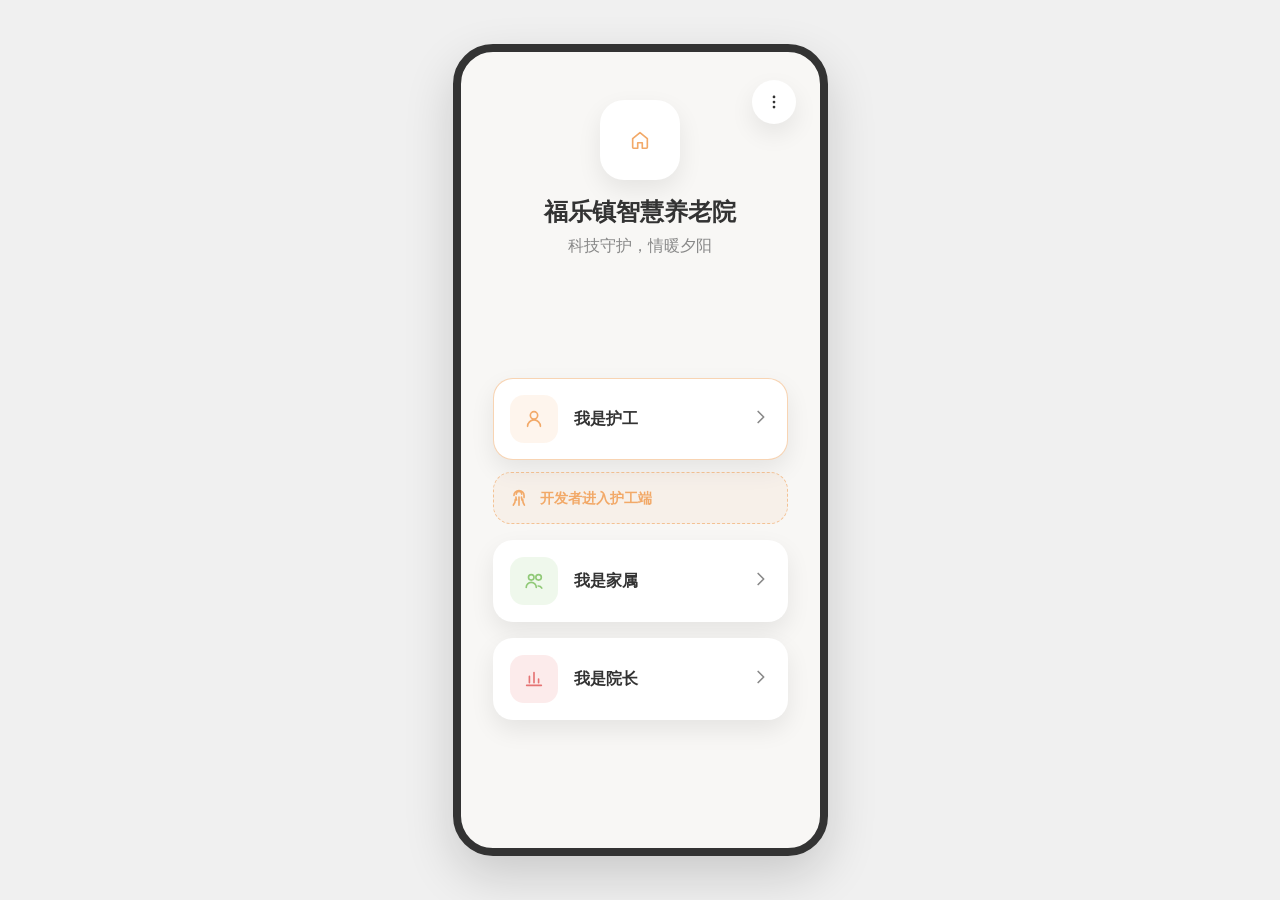
==== caregiver-app/index.html @ 64c87384 "Initial runnable elder care app" ====
<!DOCTYPE html>
<html lang="zh-CN">
  <head>
    <meta charset="UTF-8" />
    <meta name="viewport" content="width=device-width, initial-scale=1.0, viewport-fit=cover" />
    <meta name="theme-color" content="#f2a968" />
    <meta name="mobile-web-app-capable" content="yes" />
    <meta name="apple-mobile-web-app-capable" content="yes" />
    <meta name="apple-mobile-web-app-status-bar-style" content="default" />
    <meta name="apple-mobile-web-app-title" content="护工端" />
    <title>乡镇养老院智慧护理 APP - 护工端</title>
    <link rel="manifest" href="./manifest.webmanifest" />
    <link rel="icon" href="./assets/icons/icon-192.png" sizes="192x192" />
    <link rel="apple-touch-icon" href="./assets/icons/apple-touch-icon.png" />
    <link rel="stylesheet" href="./src/styles/theme.css" />
    <link rel="stylesheet" href="./src/styles/base.css" />
    <link rel="stylesheet" href="./src/styles/components.css" />
    <link rel="stylesheet" href="./src/styles/pages.css" />
  </head>
  <body>
    <div id="app"></div>
    <script type="module" src="./src/main.js"></script>
  </body>
</html>
---- caregiver-app/src/styles/theme.css ----
:root {
  --screen-bg: #f0f0f0;
  --app-bg: #f8f7f5;
  --surface: #ffffff;
  --line: #e5e4e1;
  --text-main: #333333;
  --text-sub: #888888;
  --primary: #f2a968;
  --brand: #f2a968;
  --success: #90c977;
  --error: #e57373;
  --role-accent: #f2a968;
  --shadow-main: 0 20px 50px rgba(0, 0, 0, 0.16);
  --shadow-soft: 0 10px 24px rgba(0, 0, 0, 0.08);
  --radius-xl: 32px;
  --radius-lg: 24px;
  --radius-md: 18px;
  --radius-sm: 12px;
}
---- caregiver-app/src/styles/base.css ----
* {
  box-sizing: border-box;
}

html,
body,
#app {
  height: 100%;
}

html {
  -webkit-text-size-adjust: 100%;
  text-size-adjust: 100%;
}

body {
  margin: 0;
  overflow: hidden;
  background: var(--screen-bg);
  color: var(--text-main);
  font-family: "PingFang SC", "Noto Sans SC", "Microsoft YaHei", sans-serif;
}

button,
input,
select,
textarea {
  font: inherit;
}

button,
input,
select,
textarea {
  border: 0;
  outline: none;
}

button {
  padding: 0;
  background: none;
  color: inherit;
  cursor: pointer;
  -webkit-tap-highlight-color: transparent;
}

input,
select,
textarea {
  width: 100%;
  background: transparent;
}

.workspace {
  height: 100%;
  display: flex;
  align-items: stretch;
  justify-content: center;
  overflow: hidden;
}

.app-shell {
  --tab-bar-height: 80px;
  --content-viewport-height: calc(100% - var(--tab-bar-height));
  position: relative;
  width: 100%;
  height: 100dvh;
  overflow: hidden;
  background: var(--app-bg);
  display: flex;
  flex-direction: column;
}

.app-shell[data-role="family"] {
  --role-accent: var(--success);
}

.app-shell[data-role="family"] .tab-bar {
  border-radius: 32px 32px 0 0;
}

.app-shell[data-role="director"] {
  --role-accent: var(--primary);
}

.content-area {
  flex: 1;
  min-height: 0;
  overflow-y: auto;
  overflow-x: hidden;
  padding-bottom: var(--tab-bar-height);
  -webkit-overflow-scrolling: touch;
  overflow-anchor: none;
}

.scroll-hide::-webkit-scrollbar,
.content-area::-webkit-scrollbar {
  width: 0;
  height: 0;
}

.visually-hidden {
  position: absolute;
  width: 1px;
  height: 1px;
  padding: 0;
  margin: -1px;
  overflow: hidden;
  clip: rect(0, 0, 0, 0);
  white-space: nowrap;
  border: 0;
}

@media (min-width: 640px) {
  .workspace {
    padding: 20px;
    align-items: center;
  }

  .app-shell {
    width: 375px;
    height: 812px;
    border-radius: 40px;
    border: 8px solid #333333;
    box-shadow: var(--shadow-main);
  }
}
---- caregiver-app/src/styles/components.css ----
.ui-icon {
  display: inline-flex;
  width: 22px;
  height: 22px;
  align-items: center;
  justify-content: center;
  color: currentColor;
  flex: 0 0 auto;
}

.ui-icon svg {
  width: 100%;
  height: 100%;
}

.avatar {
  width: 40px;
  height: 40px;
  border-radius: 50%;
  display: inline-flex;
  align-items: center;
  justify-content: center;
  background: rgba(242, 169, 104, 0.16);
  color: var(--primary);
  font-weight: 700;
  flex: 0 0 auto;
}

.avatar--large {
  width: 80px;
  height: 80px;
  border: 4px solid rgba(242, 169, 104, 0.2);
  font-size: 28px;
}

.avatar--hero {
  width: 96px;
  height: 96px;
  background: #e4e4e4;
  border: 4px solid #ffffff;
  box-shadow: var(--shadow-soft);
  font-size: 30px;
}

.button {
  display: inline-flex;
  align-items: center;
  justify-content: center;
  gap: 8px;
  min-height: 48px;
  border-radius: 16px;
  padding: 0 16px;
  font-weight: 700;
  transition: transform 0.16s ease, opacity 0.16s ease;
}

.button:active,
.icon-button:active,
.role-card:active,
.nav-item:active,
.floor-card:active,
.room-row:active,
.room-row__main:active,
.room-row__report:active,
.task-feed__item:active,
.timeline-item:active,
.profile-menu__item:active,
.history-card:active,
.batch-panel__item:active {
  transform: scale(0.98);
}

.button:disabled {
  opacity: 0.5;
  cursor: not-allowed;
}

.button--block {
  width: 100%;
}

.button--small {
  min-height: 36px;
  padding: 0 14px;
  font-size: 12px;
}

.button--primary {
  background: var(--primary);
  color: #ffffff;
}

.button--success {
  background: var(--success);
  color: #ffffff;
  flex-direction: column;
  gap: 2px;
  padding: 12px 16px;
}

.button--success small {
  font-size: 10px;
  font-weight: 400;
  opacity: 0.82;
}

.button--secondary {
  background: #f8f7f5;
  color: var(--text-main);
  border: 1px solid var(--line);
}

.button--muted {
  background: #f0f0f0;
  color: var(--text-sub);
}

.button--danger {
  background: #f0f0f0;
  color: var(--error);
}

.icon-button {
  width: 40px;
  height: 40px;
  border-radius: 50%;
  display: inline-flex;
  align-items: center;
  justify-content: center;
  background: transparent;
  color: var(--text-main);
}

.icon-button--ghost {
  color: var(--text-sub);
}

.icon-button--light {
  color: #ffffff;
  background: rgba(255, 255, 255, 0.12);
}

.tab-bar {
  position: absolute;
  left: 0;
  right: 0;
  bottom: 0;
  z-index: 30;
  height: 80px;
  padding: 0 12px env(safe-area-inset-bottom);
  background: var(--surface);
  border-top: 1px solid var(--line);
  display: grid;
  grid-template-columns: repeat(var(--tab-count, 4), minmax(0, 1fr));
  align-items: center;
  box-shadow: 0 -5px 20px rgba(0, 0, 0, 0.05);
}

.nav-item {
  display: flex;
  flex-direction: column;
  align-items: center;
  gap: 4px;
  color: var(--text-sub);
  font-size: 10px;
}

.nav-item.is-active {
  color: var(--role-accent);
  font-weight: 700;
}

.modal-overlay {
  position: absolute;
  inset: 0;
  background: rgba(0, 0, 0, 0.4);
  opacity: 0;
  pointer-events: none;
  transition: opacity 0.2s ease;
  z-index: 40;
}

.modal-overlay.is-active {
  opacity: 1;
  pointer-events: auto;
}

.batch-panel {
  position: absolute;
  left: 0;
  right: 0;
  bottom: -100%;
  background: var(--surface);
  border-radius: 24px 24px 0 0;
  box-shadow: 0 -10px 30px rgba(0, 0, 0, 0.1);
  padding: 24px;
  transition: bottom 0.28s ease-out;
  z-index: 50;
}

.batch-panel.is-active {
  bottom: 0;
}

.batch-panel__header {
  display: flex;
  align-items: center;
  justify-content: space-between;
  gap: 12px;
  margin-bottom: 10px;
}

.batch-panel__header h3 {
  margin: 0;
  font-size: 18px;
}

.batch-panel__hint {
  margin: 0 0 16px;
  color: var(--text-sub);
  font-size: 12px;
  line-height: 1.5;
}

.batch-panel__grid {
  display: grid;
  grid-template-columns: repeat(2, minmax(0, 1fr));
  gap: 12px;
  margin-bottom: 20px;
}

.batch-panel__item {
  min-height: 104px;
  padding: 16px;
  border-radius: 18px;
  border: 1px solid var(--line);
  background: #ffffff;
  display: flex;
  flex-direction: column;
  align-items: center;
  justify-content: center;
  gap: 8px;
  text-align: center;
}

.batch-panel__item.is-completed {
  background: rgba(144, 201, 119, 0.1);
  border-color: rgba(144, 201, 119, 0.35);
}

.batch-panel__item small {
  color: var(--text-sub);
  font-size: 11px;
}

.batch-panel__item-icon {
  color: var(--primary);
}

.card-surface,
.attendance-card,
.detail-card,
.batch-summary,
.mini-batch-card,
.task-feed__item,
.room-row,
.history-card,
.profile-menu__item,
.search-field,
.history-select,
.upload-box,
.current-task-card {
  background: var(--surface);
  border: 1px solid var(--line);
  box-shadow: var(--shadow-soft);
}

.toast {
  position: fixed;
  left: 50%;
  bottom: 96px;
  transform: translateX(-50%);
  background: rgba(51, 51, 51, 0.9);
  color: #ffffff;
  border-radius: 999px;
  padding: 12px 16px;
  font-size: 13px;
  z-index: 80;
}

.status-pill {
  display: inline-flex;
  align-items: center;
  justify-content: center;
  min-height: 24px;
  padding: 0 10px;
  border-radius: 999px;
  font-size: 10px;
  font-weight: 700;
}

.status-pill--success {
  background: rgba(144, 201, 119, 0.16);
  color: var(--success);
}

.status-pill--warning {
  background: rgba(242, 169, 104, 0.18);
  color: var(--primary);
}

.status-pill--error {
  background: rgba(229, 115, 115, 0.16);
  color: var(--error);
}

.status-pill--primary {
  background: rgba(91, 135, 185, 0.14);
  color: #4f78aa;
}

.status-pill--muted {
  background: rgba(0, 0, 0, 0.06);
  color: var(--text-sub);
}
---- caregiver-app/src/styles/pages.css ----
.role-select-page {
  min-height: 100%;
  display: flex;
  flex-direction: column;
  justify-content: space-between;
  padding: 48px 32px;
  position: relative;
}

.role-select-page__more {
  position: absolute;
  top: 28px;
  right: 24px;
  width: 44px;
  height: 44px;
  border: 0;
  border-radius: 50%;
  background: #ffffff;
  color: var(--text-main);
  box-shadow: var(--shadow-soft);
  display: inline-flex;
  align-items: center;
  justify-content: center;
  z-index: 12;
}

.login-more-menu {
  position: absolute;
  top: 78px;
  right: 24px;
  width: 196px;
  padding: 8px;
  border-radius: 18px;
  background: #ffffff;
  border: 1px solid var(--border);
  box-shadow: var(--shadow-soft);
  z-index: 20;
}

.login-more-menu__item {
  width: 100%;
  border: 0;
  background: transparent;
  border-radius: 12px;
  padding: 12px 10px;
  display: flex;
  align-items: center;
  justify-content: space-between;
  gap: 8px;
  color: var(--text-main);
  font-size: 14px;
  font-weight: 700;
  text-align: left;
}

.login-more-menu__item em {
  color: var(--text-sub);
  font-style: normal;
  font-size: 12px;
  font-weight: 600;
}

.login-more-menu__item.is-primary {
  color: var(--primary);
}

.login-more-menu__item:active {
  background: rgba(242, 169, 104, 0.12);
}

.login-modal {
  position: fixed;
  inset: 0;
  z-index: 80;
  display: flex;
  align-items: center;
  justify-content: center;
  padding: 24px;
}

.login-modal__backdrop {
  position: absolute;
  inset: 0;
  border: 0;
  background: rgba(0, 0, 0, 0.32);
}

.login-modal__dialog {
  position: relative;
  z-index: 1;
  width: min(100%, 360px);
  padding: 24px;
  border-radius: 24px;
  background: #ffffff;
  box-shadow: var(--shadow-soft);
}

.login-modal__dialog h2 {
  margin: 0 0 16px;
  color: var(--text-main);
  font-size: 22px;
}

.login-modal__content,
.login-update-status {
  display: grid;
  gap: 8px;
  margin-bottom: 20px;
  color: var(--text-sub);
  font-size: 14px;
}

.login-modal__content strong,
.login-update-status strong {
  color: var(--text-main);
  font-size: 17px;
}

.login-update-status--available strong {
  color: var(--primary);
}

.login-update-status--error strong {
  color: var(--error);
}

.login-update-progress {
  height: 8px;
  overflow: hidden;
  border-radius: 999px;
  background: var(--surface);
}

.login-update-progress span {
  display: block;
  height: 100%;
  border-radius: inherit;
  background: var(--primary);
  transition: width 0.2s ease;
}

.login-modal__actions {
  display: grid;
  grid-template-columns: 1fr 1fr;
  gap: 12px;
}

.login-modal__actions .button:only-child {
  grid-column: 1 / -1;
}

/* Remove instructional helper copy from the mobile UI. */
.role-select-page__brand p,
.role-select-page__hint,
.role-select-page__footer,
.role-card small,
.developer-entry small,
.attendance-card__caption,
.attendance-feedback p,
.care-report-notice,
.care-report-card .director-card__head small,
.care-report-action-card small,
.care-report-action-card .director-copy,
.batch-panel__hint,
.batch-followup-card p,
.detail-card--quick-risk p,
.upload-feedback,
.timeline-actions__group p,
.page-header--compact p,
.history-page .page-header p,
.family-contact-card p,
.director-card__head p,
.director-card__head small,
.director-panel__head small,
.director-command-center__head p,
.director-command-metric small,
.director-metric-note,
.director-collapse-entry summary p,
.director-support-group__head small,
.director-support-card small,
.director-plan-context small,
.director-plan-inline-hint,
.director-plan-focus small,
.director-plan-empty-card p,
.director-plan-sidebar__head p,
.director-plan-sidebar__head small,
.director-plan-resident-drawer__head small,
.director-plan-resident-drawer__head p,
.director-dispatch-guide small,
.director-dispatch-card p,
.director-care-record-action-card p,
.director-care-record-intro p,
.director-copy,
.director-timeline__copy,
.director-card--hero small,
.button small {
  display: none !important;
}

.role-select-page__hero,
.attendance-page__hero,
.profile-page__hero {
  text-align: center;
}

.role-select-page__logo,
.attendance-page__logo {
  width: 80px;
  height: 80px;
  margin: 0 auto 16px;
  border-radius: 24px;
  background: #ffffff;
  box-shadow: var(--shadow-soft);
  display: inline-flex;
  align-items: center;
  justify-content: center;
  color: var(--primary);
}

.role-select-page__hero h1,
.attendance-page__hero h1,
.profile-page__hero h2,
.page-header h1,
.subpage-header h1,
.timeline-page__header h1,
.history-detail-page__header h1 {
  margin: 0;
  font-size: 24px;
  font-weight: 700;
  color: var(--text-main);
}

.role-select-page__hero p,
.attendance-page__hero p,
.role-select-page__hint,
.role-select-page__footer p,
.page-header p,
.detail-card p,
.task-feed__body small,
.history-card__head p,
.history-card__copy p,
.profile-page__hero p {
  margin: 8px 0 0;
  color: var(--text-sub);
}

.role-select-page__content {
  display: flex;
  flex-direction: column;
  gap: 16px;
}

.role-select-page__hint {
  margin: 0 0 8px;
  text-align: center;
  font-size: 14px;
}

.role-select-page__footer {
  text-align: center;
}

.role-select-page__footer p {
  margin: 4px 0 0;
  font-size: 10px;
  letter-spacing: 0.08em;
  text-transform: uppercase;
}

.role-card {
  width: 100%;
  padding: 16px;
  border-radius: 20px;
  background: #ffffff;
  display: flex;
  align-items: center;
  gap: 16px;
  border: 1px solid transparent;
  box-shadow: var(--shadow-soft);
  text-align: left;
}

.role-card--primary {
  border-color: rgba(242, 169, 104, 0.5);
}

.role-card__icon {
  width: 48px;
  height: 48px;
  border-radius: 14px;
  background: rgba(242, 169, 104, 0.12);
  color: var(--primary);
  display: inline-flex;
  align-items: center;
  justify-content: center;
}

.role-card__icon--green {
  background: rgba(144, 201, 119, 0.14);
  color: var(--success);
}

.role-card__icon--red {
  background: rgba(229, 115, 115, 0.14);
  color: var(--error);
}

.role-card__body {
  display: flex;
  flex: 1;
  flex-direction: column;
  gap: 4px;
}

.role-card__body strong,
.detail-card strong,
.current-task-card h3,
.task-feed__body strong,
.history-card__copy strong {
  font-size: 16px;
}

.role-card__body small,
.detail-card small,
.current-task-card p,
.mini-batch-card__label,
.task-feed__meta small,
.history-card__copy small,
.history-detail__identity small,
.history-detail__grid span {
  color: var(--text-sub);
  font-size: 12px;
}

.role-card__arrow {
  color: var(--text-sub);
}

.developer-entry {
  width: 100%;
  margin-top: -4px;
  padding: 12px 14px;
  border: 1px dashed rgba(242, 169, 104, 0.65);
  border-radius: 18px;
  background: rgba(242, 169, 104, 0.08);
  color: var(--primary);
  display: grid;
  grid-template-columns: auto 1fr;
  column-gap: 10px;
  row-gap: 2px;
  align-items: center;
  text-align: left;
}

.developer-entry .ui-icon {
  grid-row: 1 / span 2;
}

.developer-entry strong {
  font-size: 14px;
  line-height: 1.3;
}

.developer-entry small {
  color: var(--text-sub);
  font-size: 11px;
}

.attendance-page {
  min-height: 100%;
  display: flex;
  flex-direction: column;
  align-items: center;
  justify-content: center;
  gap: 32px;
  padding: 24px;
  background: #ffffff;
}

.attendance-card {
  width: 100%;
  max-width: 280px;
  padding: 24px;
  border-radius: 24px;
  display: flex;
  flex-direction: column;
  gap: 18px;
}

.attendance-card p {
  margin: 0;
  font-size: 15px;
  font-weight: 600;
}

.attendance-card__caption {
  margin-top: -6px;
  color: var(--text-sub);
  font-size: 13px;
  line-height: 1.6;
}

.attendance-status {
  display: flex;
  flex-direction: column;
  gap: 12px;
}

.attendance-status__item {
  display: flex;
  align-items: center;
  justify-content: space-between;
  gap: 12px;
  padding: 12px 14px;
  border-radius: 18px;
  border: 1px solid var(--line);
  background: #faf7f2;
}

.attendance-status__meta {
  display: flex;
  align-items: center;
  gap: 10px;
  min-width: 0;
}

.attendance-status__icon {
  flex: 0 0 auto;
  color: var(--primary);
}

.attendance-status__meta strong,
.attendance-status__meta small {
  display: block;
}

.attendance-status__meta strong {
  font-size: 14px;
}

.attendance-status__meta small {
  margin-top: 4px;
  color: var(--text-sub);
  font-size: 12px;
  line-height: 1.5;
}

.attendance-status__value {
  flex: 0 0 auto;
  display: inline-flex;
  align-items: center;
  justify-content: center;
  min-width: 56px;
  min-height: 30px;
  padding: 0 10px;
  border-radius: 999px;
  font-size: 11px;
  font-weight: 700;
}

.attendance-status__item.is-success .attendance-status__icon {
  color: var(--success);
}

.attendance-status__item.is-success .attendance-status__value {
  background: rgba(144, 201, 119, 0.16);
  color: var(--success);
}

.attendance-status__item.is-warning .attendance-status__value {
  background: rgba(242, 169, 104, 0.18);
  color: var(--primary);
}

.attendance-status__item.is-error .attendance-status__icon,
.attendance-status__item.is-error .attendance-status__value {
  color: var(--error);
}

.attendance-status__item.is-error .attendance-status__value {
  background: rgba(229, 115, 115, 0.16);
}

.attendance-feedback,
.attendance-summary {
  border-radius: 20px;
  border: 1px solid var(--line);
  padding: 16px;
}

.attendance-feedback {
  background: #ffffff;
}

.attendance-feedback strong,
.attendance-feedback p {
  display: block;
  margin: 0;
}

.attendance-feedback strong {
  font-size: 14px;
}

.attendance-feedback p {
  margin-top: 6px;
  color: var(--text-sub);
  font-size: 13px;
  line-height: 1.6;
}

.attendance-feedback--error {
  border-color: rgba(229, 115, 115, 0.3);
  background: rgba(229, 115, 115, 0.08);
}

.attendance-feedback--error strong,
.attendance-feedback--error p {
  color: var(--error);
}

.attendance-summary {
  display: flex;
  flex-direction: column;
  gap: 10px;
  background: #fffaf4;
}

.attendance-summary__row {
  display: flex;
  align-items: center;
  justify-content: space-between;
  gap: 12px;
  font-size: 13px;
}

.attendance-summary__row span {
  color: var(--text-sub);
}

.attendance-summary__row strong {
  color: var(--text-main);
  text-align: right;
}

.page-header {
  padding: 48px 24px 16px;
}

.page-header--compact {
  padding-bottom: 12px;
}

.page-header p {
  font-size: 12px;
}

.floor-grid {
  display: grid;
  grid-template-columns: repeat(2, minmax(0, 1fr));
  gap: 16px;
  padding: 16px;
}

.floor-card {
  min-height: 140px;
  padding: 24px;
  border-radius: 24px;
  background: #ffffff;
  border: 1px solid var(--line);
  display: flex;
  flex-direction: column;
  align-items: center;
  justify-content: center;
  gap: 8px;
  box-shadow: var(--shadow-soft);
}

.floor-card.is-owner-floor {
  border-color: rgba(144, 201, 119, 0.4);
  background: rgba(144, 201, 119, 0.1);
}

.floor-card.is-support-floor {
  opacity: 0.72;
}

.floor-card strong {
  font-size: 32px;
  color: var(--primary);
}

.floor-card span {
  font-size: 14px;
  color: var(--text-sub);
}

.subpage-header {
  display: flex;
  align-items: center;
  justify-content: space-between;
  gap: 12px;
  padding: 48px 24px 16px;
}

.subpage-header__main {
  display: flex;
  align-items: center;
  gap: 12px;
}

.subpage-header--center h1 {
  font-size: 20px;
}

.room-list,
.detail-stack,
.task-feed,
.history-list,
.profile-menu {
  display: flex;
  flex-direction: column;
  gap: 12px;
  padding: 0 16px 20px;
}

.room-row {
  width: 100%;
  padding: 12px 14px;
  border-radius: 18px;
  display: flex;
  align-items: center;
  gap: 12px;
}

.room-row__main {
  display: flex;
  flex: 1 1 auto;
  min-width: 0;
  align-items: center;
  gap: 12px;
  text-align: left;
}

.room-row__report {
  flex: 0 0 auto;
  min-width: 64px;
}

.room-row__label {
  display: flex;
  flex: 1;
  min-width: 0;
  flex-direction: column;
  gap: 2px;
}

.room-row__label small,
.detail-card__row--muted,
.history-card__head small {
  color: var(--text-sub);
}

.room-row__arrow {
  color: #c4c4c4;
}

.room-status-dot {
  width: 12px;
  height: 12px;
  border-radius: 50%;
  background: #cccccc;
  flex: 0 0 auto;
}

.room-status-dot--success {
  background: var(--success);
}

.room-status-dot--error {
  background: var(--error);
}

.care-report-page {
  padding-bottom: 24px;
}

.care-report-form {
  display: flex;
  flex-direction: column;
  gap: 12px;
}

.care-report-card {
  display: flex;
  flex-direction: column;
  gap: 14px;
}

.care-report-notice,
.batch-followup-card {
  padding: 12px 14px;
  border-radius: 16px;
  background: rgba(242, 169, 104, 0.1);
  border: 1px solid rgba(242, 169, 104, 0.22);
  color: var(--text-main);
  font-size: 12px;
  line-height: 1.6;
}

.batch-followup-card {
  display: flex;
  align-items: center;
  justify-content: space-between;
  gap: 12px;
}

.batch-followup-card strong {
  display: block;
  font-size: 14px;
}

.batch-followup-card p {
  margin: 4px 0 0;
  color: var(--text-sub);
}

.care-report-card .director-form-grid,
.care-report-card .director-check-chip-row--record,
.care-report-card .director-check-chip-row--record-grid,
.care-report-card .director-care-record-status-list {
  margin-top: 0;
}

.care-report-syncbar {
  padding: 12px 14px;
  border-radius: 14px;
  font-size: 12px;
  line-height: 1.6;
}

.care-report-syncbar--success {
  background: rgba(144, 201, 119, 0.12);
  color: var(--success);
}

.care-report-syncbar--warning {
  background: rgba(242, 169, 104, 0.12);
  color: var(--primary);
}

.care-report-syncbar--error {
  background: rgba(229, 115, 115, 0.12);
  color: var(--error);
}

.care-report-card--hint {
  gap: 10px;
}

.care-report-actions {
  display: grid;
  grid-template-columns: repeat(2, minmax(0, 1fr));
  gap: 10px;
  padding: 0 16px;
}

.detail-card {
  padding: 18px;
  border-radius: 24px;
}

.detail-card--elder {
  display: flex;
  align-items: center;
  gap: 16px;
}

.detail-card--quick-risk {
  display: flex;
  align-items: center;
  justify-content: space-between;
  gap: 14px;
  background: rgba(242, 169, 104, 0.1);
  border: 1px solid rgba(242, 169, 104, 0.18);
}

.detail-card--quick-risk p {
  margin: 6px 0 0;
  color: var(--text-sub);
  font-size: 12px;
  line-height: 1.45;
}

.detail-card__body {
  display: flex;
  flex: 1;
  flex-direction: column;
  gap: 4px;
}

.detail-card__body h2 {
  margin: 0;
  font-size: 24px;
}

.detail-card__body p {
  margin: 0;
  font-size: 14px;
}

.detail-tag {
  display: inline-flex;
  align-items: center;
  width: fit-content;
  border-radius: 999px;
  padding: 4px 8px;
  background: rgba(242, 169, 104, 0.1);
  color: var(--primary);
  font-size: 12px;
  font-weight: 600;
}

.detail-card__row {
  display: flex;
  align-items: center;
  justify-content: space-between;
  gap: 12px;
}

.detail-card__icon {
  color: var(--primary);
}

.detail-card__row--muted {
  margin-top: 10px;
  font-size: 14px;
}

.stat-grid {
  display: grid;
  gap: 16px;
}

.stat-grid--two {
  grid-template-columns: repeat(2, minmax(0, 1fr));
}

.detail-card--compact {
  padding: 16px;
  border-radius: 18px;
}

.detail-card--compact strong {
  display: block;
  margin-top: 4px;
  font-size: 20px;
}

.detail-card--compact span {
  font-size: 12px;
  font-weight: 400;
}

.sticky-section {
  position: sticky;
  top: 0;
  z-index: 10;
  background: var(--app-bg);
}

.batch-summary {
  margin: 0 16px 16px;
  padding: 16px;
  border-radius: 20px;
}

.batch-summary__head {
  display: flex;
  align-items: center;
  justify-content: space-between;
  gap: 12px;
  margin-bottom: 12px;
}

.batch-summary__head strong {
  font-size: 12px;
}

.batch-summary__link {
  color: var(--primary);
  font-size: 12px;
  font-weight: 700;
}

.batch-summary__scroller {
  display: flex;
  gap: 8px;
  overflow-x: auto;
}

.batch-summary__followup {
  margin-top: 12px;
  padding: 10px 12px;
  border-radius: 14px;
  background: rgba(242, 169, 104, 0.1);
  border: 1px solid rgba(242, 169, 104, 0.18);
  display: flex;
  align-items: center;
  justify-content: space-between;
  gap: 10px;
  color: var(--text-sub);
  font-size: 12px;
}

.mini-batch-card {
  min-width: 104px;
  padding: 10px;
  border-radius: 14px;
  text-align: center;
}

.mini-batch-card strong {
  display: block;
  margin-top: 4px;
  font-size: 12px;
}

.task-feed__item {
  width: 100%;
  padding: 16px;
  border-radius: 18px;
  display: flex;
  align-items: center;
  gap: 12px;
  text-align: left;
  background: #ffffff;
  border: 1px solid var(--line);
  box-shadow: var(--shadow-soft);
}

.task-feed__item.is-awaiting-acceptance {
  border: 1px solid rgba(242, 169, 104, 0.32);
  background: rgba(242, 169, 104, 0.08);
}

.task-feed__main {
  flex: 1 1 auto;
  min-width: 0;
  display: flex;
  align-items: center;
  gap: 12px;
  text-align: left;
  background: transparent;
  border: 0;
  padding: 0;
}

.task-feed__avatar {
  flex: 0 0 auto;
}

.task-feed__body {
  display: flex;
  flex: 1;
  min-width: 0;
  flex-direction: column;
  gap: 4px;
}

.task-feed__meta {
  display: flex;
  flex-direction: column;
  align-items: flex-end;
  gap: 6px;
  color: var(--error);
}

.task-feed__accept {
  min-height: 34px;
  padding: 0 14px;
  border-radius: 999px;
  background: var(--primary);
  color: #ffffff;
  font-size: 12px;
  font-weight: 800;
  white-space: nowrap;
}

.timeline-page {
  min-height: 100%;
  display: flex;
  flex-direction: column;
}

.timeline-page__header {
  display: flex;
  align-items: center;
  gap: 12px;
  padding: 48px 24px 16px;
  background: #ffffff;
}

.timeline-page__header h1 {
  font-size: 20px;
}

.timeline-layout {
  display: flex;
  flex: 1;
  min-height: 0;
}

.timeline-layout__left {
  width: 30%;
  border-right: 1px solid var(--line);
  overflow-y: auto;
  padding: 10px;
}

.timeline-layout__right {
  width: 70%;
  overflow-y: auto;
  padding: 16px;
  background: #fdfcfb;
}

.timeline-item {
  width: 100%;
  position: relative;
  padding: 0 0 8px 20px;
  text-align: left;
  display: block;
}

.timeline-item::before {
  content: "";
  position: absolute;
  left: 0;
  top: 0;
  bottom: 0;
  width: 2px;
  background: var(--line);
}

.timeline-item strong {
  display: block;
  font-size: 11px;
}

.timeline-item small {
  color: var(--text-sub);
  font-size: 10px;
}

.timeline-dot {
  position: absolute;
  left: -4px;
  top: 4px;
  width: 10px;
  height: 10px;
  border-radius: 50%;
  background: var(--primary);
  border: 2px solid #ffffff;
}

.timeline-dot--done {
  background: var(--success);
}

.timeline-dot--current {
  background: var(--primary);
  box-shadow: 0 0 0 4px rgba(242, 169, 104, 0.14);
}

.timeline-task-card {
  position: relative;
  padding-bottom: 18px;
}

.timeline-task-card::before {
  content: "";
  position: absolute;
  left: 10px;
  top: 22px;
  bottom: 0;
  width: 2px;
  background: var(--line);
}

.timeline-task-card.is-active .timeline-item small {
  color: var(--text-main);
  font-weight: 900;
}

.timeline-task-card__actions {
  position: relative;
  z-index: 1;
  display: flex;
  flex-wrap: wrap;
  gap: 4px;
  padding-left: 20px;
}

.timeline-task-card__actions label,
.timeline-task-card__actions button {
  min-height: 26px;
  border-radius: 999px;
  border: 1px solid var(--line);
  background: #ffffff;
  color: var(--brand);
  font: inherit;
  font-size: 10px;
  font-weight: 900;
  padding: 0 8px;
  display: inline-flex;
  align-items: center;
  justify-content: center;
}

.timeline-task-card__actions button {
  color: var(--danger);
}

.current-task-card {
  padding: 16px;
  border-radius: 18px;
  margin-bottom: 16px;
}

.current-task-card h3,
.history-detail-page__content h3 {
  margin: 0 0 4px;
  font-size: 16px;
}

.current-task-card p,
.history-detail-page__content p {
  margin: 0;
  font-size: 12px;
}

.timeline-actions {
  display: flex;
  flex-direction: column;
  gap: 12px;
}

.upload-box {
  padding: 16px;
  border-radius: 18px;
  display: flex;
  flex-direction: column;
  gap: 6px;
  border-style: dashed;
  text-align: left;
}

.upload-box span {
  font-weight: 700;
}

.upload-feedback {
  padding: 12px 14px;
  border-radius: 16px;
  background: rgba(242, 169, 104, 0.12);
  color: var(--text-main);
  display: flex;
  flex-direction: column;
  gap: 4px;
}

.upload-feedback.is-ready {
  background: rgba(144, 201, 119, 0.14);
}

.upload-feedback strong {
  font-size: 13px;
}

.upload-feedback small {
  color: var(--text-sub);
  line-height: 1.45;
}

.timeline-actions__group {
  padding-top: 8px;
  display: flex;
  flex-direction: column;
  gap: 8px;
}

.timeline-actions__group p {
  margin: 0;
  color: var(--text-sub);
  font-size: 12px;
  font-weight: 700;
}

.profile-page {
  padding: 80px 24px 24px;
}

.profile-page__hero p {
  font-size: 14px;
}

.profile-page__logout {
  margin-top: 28px;
}

.profile-menu__item {
  padding: 16px;
  border-radius: 18px;
  display: flex;
  align-items: center;
  justify-content: space-between;
  gap: 12px;
}

.profile-menu__label {
  display: flex;
  align-items: center;
  gap: 12px;
}

.history-filters {
  display: flex;
  flex-direction: column;
  gap: 12px;
  padding: 0 16px 16px;
}

.history-filter-chips {
  display: flex;
  gap: 8px;
  overflow-x: auto;
}

.history-filter-chip {
  white-space: nowrap;
  padding: 8px 16px;
  border-radius: 999px;
  background: #ffffff;
  border: 1px solid var(--line);
  color: var(--text-sub);
  font-size: 14px;
}

.history-filter-chip.is-active {
  background: var(--primary);
  border-color: var(--primary);
  color: #ffffff;
}

.history-filter-row {
  display: flex;
  gap: 8px;
}

.search-field {
  flex: 1;
  display: flex;
  align-items: center;
  gap: 8px;
  padding: 0 12px;
  border-radius: 14px;
}

.search-field input {
  min-height: 42px;
  color: var(--text-main);
}

.history-select {
  width: 110px;
  min-height: 42px;
  border-radius: 14px;
  padding: 0 12px;
  color: var(--text-main);
}

.history-card {
  width: 100%;
  padding: 16px;
  border-radius: 18px;
  text-align: left;
}

.history-card__head,
.history-card__body {
  display: flex;
  justify-content: space-between;
  gap: 12px;
}

.history-card__head {
  align-items: flex-start;
  margin-bottom: 12px;
}

.history-card__head strong {
  font-size: 16px;
}

.history-card__head small {
  font-size: 13px;
}

.history-card__body {
  align-items: center;
}

.history-card__copy {
  display: flex;
  flex: 1;
  min-width: 0;
  flex-direction: column;
  gap: 4px;
}

.history-card__copy p {
  margin: 0;
  padding: 8px;
  border-radius: 12px;
  background: #f8f7f5;
  font-size: 11px;
  color: #666666;
  font-style: italic;
}

.history-badge {
  border-radius: 8px;
  padding: 4px 8px;
  font-size: 10px;
  font-weight: 700;
}

.history-badge--success {
  background: rgba(144, 201, 119, 0.14);
  color: var(--success);
}

.history-badge--error {
  background: rgba(229, 115, 115, 0.14);
  color: var(--error);
}

.history-photo {
  width: 64px;
  height: 64px;
  border-radius: 14px;
  display: inline-flex;
  align-items: center;
  justify-content: center;
  background: linear-gradient(135deg, rgba(242, 169, 104, 0.18), rgba(242, 169, 104, 0.08));
  color: var(--primary);
  font-size: 11px;
  font-weight: 700;
  text-align: center;
  padding: 8px;
}

.history-photo--large {
  width: 100%;
  height: 180px;
  border-radius: 20px;
  font-size: 18px;
}

.history-detail-page {
  min-height: 100%;
  background: var(--app-bg);
}

.history-detail-page__header {
  padding: 48px 24px 16px;
  display: flex;
  align-items: center;
  gap: 12px;
  background: #ffffff;
  border-bottom: 1px solid var(--line);
}

.history-detail-page__content {
  display: flex;
  flex-direction: column;
  gap: 16px;
  padding: 24px;
}

.history-detail__identity {
  display: flex;
  align-items: center;
  gap: 16px;
  margin-bottom: 20px;
}

.history-detail__avatar {
  width: 56px;
  height: 56px;
  border-radius: 18px;
  background: rgba(242, 169, 104, 0.1);
  color: var(--primary);
  display: inline-flex;
  align-items: center;
  justify-content: center;
}

.history-detail__grid {
  display: grid;
  grid-template-columns: 1fr auto;
  gap: 12px 8px;
  align-items: center;
}

.history-detail__grid strong {
  text-align: right;
  font-size: 13px;
}

.history-detail__steps {
  display: flex;
  flex-direction: column;
  gap: 18px;
}

.history-step {
  position: relative;
  padding-left: 26px;
}

.history-step:not(:last-child)::before {
  content: "";
  position: absolute;
  left: 7px;
  top: 12px;
  bottom: -18px;
  width: 2px;
  background: var(--line);
}

.history-step__dot {
  position: absolute;
  left: 0;
  top: 4px;
  width: 16px;
  height: 16px;
  border-radius: 50%;
  background: #ffffff;
  border: 2px solid var(--line);
}

.history-step__dot.is-active {
  border-color: var(--primary);
  background: rgba(242, 169, 104, 0.2);
}

.history-step p {
  font-size: 14px;
}

.history-detail__quote {
  padding: 16px;
  border-left: 4px solid var(--primary);
  border-radius: 16px;
  background: #f8f7f5;
  color: #666666;
  font-style: italic;
}

.history-detail__exception {
  margin-top: 16px;
  padding: 16px;
  border-radius: 16px;
  border: 1px solid rgba(229, 115, 115, 0.2);
  background: rgba(229, 115, 115, 0.08);
  color: var(--error);
  display: flex;
  gap: 10px;
  align-items: flex-start;
}

.history-detail__photo {
  display: flex;
  flex-direction: column;
  gap: 10px;
}

.history-detail__photo small {
  align-self: flex-end;
  padding: 6px 10px;
  border-radius: 999px;
  background: rgba(0, 0, 0, 0.42);
  color: #ffffff;
  font-size: 10px;
}

.empty-state {
  padding: 32px 24px;
  color: var(--text-sub);
  text-align: center;
}

.empty-state--soft {
  margin: 0 16px;
  border-radius: 18px;
  background: #ffffff;
  border: 1px dashed var(--line);
}

.family-hero {
  position: relative;
  padding: 48px 24px 80px;
  background: linear-gradient(135deg, #90c977, #a8d694);
  color: #ffffff;
  border-radius: 0 0 40px 40px;
}

.family-hero__top {
  display: flex;
  align-items: flex-start;
  justify-content: space-between;
  gap: 16px;
  margin-bottom: 24px;
}

.family-hero__identity {
  display: flex;
  align-items: center;
  gap: 12px;
}

.family-hero__identity h1,
.family-profile-card h2 {
  margin: 0;
  font-size: 24px;
  line-height: 1.2;
}

.family-hero__identity p,
.family-subpage-header p,
.family-profile-card p {
  margin: 6px 0 0;
  font-size: 12px;
  opacity: 0.82;
}

.family-metric-grid {
  display: grid;
  grid-template-columns: repeat(3, minmax(0, 1fr));
  gap: 12px;
}

.family-metric {
  padding: 14px 12px;
  border-radius: 20px;
  background: rgba(255, 255, 255, 0.12);
  backdrop-filter: blur(10px);
}

.family-metric p {
  margin: 0 0 6px;
  font-size: 10px;
  opacity: 0.72;
}

.family-metric strong {
  font-size: 16px;
  line-height: 1.25;
  word-break: keep-all;
}

.family-health-bubble {
  position: absolute;
  left: 24px;
  right: 24px;
  bottom: -36px;
  padding: 16px;
  border-radius: 22px;
  background: #ffffff;
  box-shadow: 0 18px 40px rgba(0, 0, 0, 0.12);
  display: grid;
  grid-template-columns: repeat(2, minmax(0, 1fr));
  gap: 12px;
  color: var(--text-main);
}

.family-health-bubble__item {
  display: flex;
  align-items: center;
  gap: 12px;
}

.family-health-bubble__item:first-child {
  border-right: 1px solid var(--line);
  padding-right: 12px;
}

.family-health-bubble__icon,
.family-health-card__icon {
  width: 42px;
  height: 42px;
  border-radius: 14px;
  display: inline-flex;
  align-items: center;
  justify-content: center;
  color: #4f78aa;
  background: rgba(91, 135, 185, 0.12);
}

.family-health-bubble__icon--orange,
.family-health-card__icon--orange {
  color: var(--primary);
  background: rgba(242, 169, 104, 0.16);
}

.family-health-card__icon--green {
  color: var(--success);
  background: rgba(144, 201, 119, 0.16);
}

.family-health-bubble__item p,
.family-health-card p {
  margin: 0 0 4px;
  font-size: 10px;
  color: var(--text-sub);
}

.family-health-bubble__item strong,
.family-health-card strong {
  font-size: 18px;
  line-height: 1.2;
}

.family-health-bubble__item small {
  font-size: 10px;
  color: var(--text-sub);
}

.family-page {
  padding: 56px 16px 24px;
  display: flex;
  flex-direction: column;
  gap: 24px;
}

.family-priority-grid {
  display: grid;
  grid-template-columns: 1fr;
  gap: 12px;
}

.family-priority-card,
.family-contact-card {
  padding: 16px;
  border-radius: 22px;
  border: 1px solid var(--line);
  background: #ffffff;
  box-shadow: var(--shadow-soft);
}

.family-priority-card {
  display: flex;
  flex-direction: column;
  gap: 12px;
}

.family-priority-card__head,
.family-contact-card {
  display: flex;
  align-items: center;
  justify-content: space-between;
  gap: 14px;
}

.family-priority-card__head {
  justify-content: flex-start;
}

.family-priority-card__icon {
  width: 42px;
  height: 42px;
  border-radius: 14px;
  color: var(--success);
  background: rgba(144, 201, 119, 0.16);
  display: inline-flex;
  align-items: center;
  justify-content: center;
  flex-shrink: 0;
}

.family-priority-card__head p,
.family-contact-card p {
  margin: 0;
  color: var(--text-sub);
  font-size: 12px;
}

.family-priority-card__head strong {
  display: block;
  margin-top: 4px;
  font-size: 18px;
  line-height: 1.35;
}

.family-priority-card__meta {
  padding: 9px 10px;
  border-radius: 14px;
  background: rgba(0, 0, 0, 0.04);
  color: var(--text-main);
  font-size: 13px;
  font-weight: 700;
}

.family-trust-line {
  display: flex;
  flex-wrap: wrap;
  gap: 8px;
}

.family-trust-line span {
  padding: 6px 9px;
  border-radius: 999px;
  background: rgba(91, 135, 185, 0.1);
  color: #4f78aa;
  font-size: 11px;
  font-weight: 700;
}

.family-contact-card strong {
  display: block;
  margin-bottom: 5px;
}

.family-page--simple {
  padding-top: 48px;
}

.family-subpage-header {
  padding: 0 8px;
}

.family-subpage-header h1 {
  margin: 0;
  font-size: 24px;
}

.family-section {
  display: flex;
  flex-direction: column;
  gap: 12px;
}

.family-section--last {
  padding-bottom: 12px;
}

.family-section__head {
  display: flex;
  align-items: center;
  justify-content: space-between;
  gap: 12px;
}

.family-section__head h2 {
  margin: 0;
  font-size: 20px;
}

.family-link {
  color: var(--success);
  font-size: 12px;
  font-weight: 700;
}

.family-log-card,
.family-chart-card,
.family-message-card,
.family-profile-card,
.family-health-card {
  background: #ffffff;
  border: 1px solid var(--line);
  box-shadow: var(--shadow-soft);
}

.family-log-card,
.family-chart-card,
.family-profile-card {
  border-radius: 28px;
  padding: 18px;
}

.family-log-item {
  display: flex;
  gap: 14px;
}

.family-log-item + .family-log-item {
  margin-top: 16px;
}

.family-log-item__line {
  width: 4px;
  border-radius: 999px;
  background: var(--line);
}

.family-log-item__line--success {
  background: var(--success);
}

.family-log-item__line--primary {
  background: var(--primary);
}

.family-log-item__body p,
.family-message-card p,
.director-copy {
  margin: 0;
  font-size: 12px;
  color: var(--text-sub);
}

.family-log-item__body strong {
  display: block;
  margin-top: 6px;
  line-height: 1.5;
}

.family-chart-card {
  padding-bottom: 14px;
}

.family-chart-card--tight {
  margin: 0 8px;
}

.family-sparkline {
  width: 100%;
  height: 180px;
}

.family-chart-card__labels {
  display: grid;
  grid-template-columns: repeat(7, minmax(0, 1fr));
  gap: 8px;
  font-size: 10px;
  color: var(--text-sub);
}

.family-moment-grid {
  display: grid;
  grid-template-columns: repeat(2, minmax(0, 1fr));
  gap: 12px;
}

.family-moment-card {
  min-height: 168px;
  border-radius: 22px;
  overflow: hidden;
  position: relative;
  background: linear-gradient(145deg, #d5e7c7, #91c877);
}

.family-moment-card--garden {
  background: linear-gradient(145deg, #d3e7f5, #8ccca7);
}

.family-moment-card__overlay {
  position: absolute;
  inset: auto 12px 12px 12px;
  padding: 10px 12px;
  border-radius: 16px;
  color: #ffffff;
  background: rgba(0, 0, 0, 0.28);
}

.family-moment-card__overlay small,
.family-message-card__head span {
  font-size: 11px;
}

.family-moment-card__overlay strong {
  display: block;
  margin-top: 6px;
}

.family-health-grid {
  display: grid;
  grid-template-columns: repeat(2, minmax(0, 1fr));
  gap: 12px;
  padding: 0 8px;
}

.family-health-card {
  padding: 18px;
  border-radius: 24px;
  display: flex;
  flex-direction: column;
  gap: 10px;
}

.family-health-card:last-child {
  grid-column: 1 / -1;
}

.family-health-card small,
.family-message-card__head span,
.director-card__meta,
.director-card__meta strong,
.director-record-card__identity small,
.director-floor-row small,
.director-back span,
.director-header__main p,
.director-card p,
.director-record-card__status small {
  color: var(--text-sub);
}

.family-message-list {
  display: flex;
  flex-direction: column;
  gap: 12px;
  padding: 0 8px 8px;
}

.family-message-card {
  border-radius: 22px;
  padding: 18px;
  text-align: left;
}

.family-message-card.is-read {
  opacity: 0.72;
}

.family-message-card__head,
.director-card__head,
.director-card__meta,
.director-record-card,
.director-floor-row,
.director-progress-block,
.director-search-row,
.director-record-card__identity,
.director-grid-2,
.director-timeline__item,
.history-card__head,
.history-card__body {
  display: flex;
}

.family-message-card__head,
.director-card__head,
.director-floor-row,
.director-progress-block,
.director-record-card {
  justify-content: space-between;
  align-items: center;
  gap: 12px;
}

.director-card__head > div,
.director-panel__head > div,
.director-template-section__head > div {
  min-width: 0;
}

.director-card__head p,
.director-card__head small,
.director-panel__head small {
  word-break: break-word;
}

.family-profile-card {
  margin: 0 8px;
  padding: 24px 18px;
  text-align: center;
}

.director-page {
  padding: 0 16px 24px;
  max-width: 100%;
  overflow-x: hidden;
  overflow-anchor: none;
}

.director-page--care-plans {
  padding: 0;
  min-height: 100%;
  height: 100%;
  overflow-x: hidden;
}

.director-page__inner--care-plans {
  padding: 0 16px 24px;
  min-height: 100%;
  height: 100%;
  max-width: 100%;
  overflow-x: hidden;
}

.director-header {
  position: sticky;
  top: 0;
  z-index: 2;
  background: var(--app-bg);
  padding: 48px 8px 16px;
}

.director-header__main {
  display: flex;
  align-items: flex-start;
  justify-content: space-between;
  gap: 12px;
}

.director-header__main h1 {
  margin: 0;
  font-size: 24px;
}

.director-header__actions {
  flex: 0 0 auto;
  display: flex;
  align-items: center;
  justify-content: flex-end;
  gap: 8px;
  padding-top: 2px;
}

.director-header-action-button {
  height: 42px;
  padding: 0 16px;
  border-radius: 999px;
  border: 1px solid rgba(242, 169, 104, 0.42);
  background: rgba(255, 255, 255, 0.96);
  box-shadow: var(--shadow-soft);
  color: var(--primary);
  font-size: 14px;
  font-weight: 800;
}

.director-header-search {
  width: 42px;
  height: 42px;
  padding: 0 11px;
  border-radius: 999px;
  border: 1px solid var(--line);
  background: rgba(255, 255, 255, 0.96);
  box-shadow: var(--shadow-soft);
  display: inline-flex;
  align-items: center;
  gap: 8px;
  overflow: hidden;
  transition:
    width 220ms ease,
    border-color 180ms ease,
    box-shadow 180ms ease;
}

.director-header-search svg {
  flex: 0 0 auto;
  width: 20px;
  height: 20px;
  color: var(--text-main);
}

.director-header-search input {
  width: 0;
  min-width: 0;
  border: 0;
  outline: 0;
  background: transparent;
  color: var(--text-main);
  font: inherit;
  font-size: 13px;
  opacity: 0;
  transition:
    width 220ms ease,
    opacity 160ms ease;
}

.director-header-search:focus-within,
.director-header-search.has-value {
  width: min(188px, 54vw);
  border-color: rgba(242, 169, 104, 0.45);
  box-shadow: 0 12px 22px rgba(34, 34, 34, 0.08);
}

.director-header-search:focus-within input,
.director-header-search.has-value input {
  width: 128px;
  opacity: 1;
}

.director-back {
  display: inline-flex;
  align-items: center;
  gap: 6px;
  margin-bottom: 10px;
  color: var(--text-sub);
  font-size: 12px;
}

.director-back--panel {
  margin-bottom: 6px;
  font-size: 12px;
}

.director-plan-sidebar__toolbar {
  display: flex;
  align-items: center;
  min-height: 24px;
}

.director-stack {
  display: flex;
  flex-direction: column;
  gap: 14px;
}

.director-plan-shell {
  --director-plan-resident-drawer-width: min(31vw, 136px);
  --director-plan-sidebar-width: min(70vw, calc(100vw - var(--director-plan-resident-drawer-width)));
  --director-plan-main-shift: 18px;
  position: relative;
  min-height: 100%;
  overflow: hidden;
}

.director-plan-shell.is-timeline-open {
  height: 100%;
  min-height: 100%;
  overflow: hidden;
}

.director-plan-main {
  position: relative;
  z-index: 1;
  width: 100%;
  min-height: 100%;
  background: var(--app-bg);
  filter: none;
  opacity: 1;
  pointer-events: auto;
  will-change: transform, filter, opacity;
  transform: translate3d(0, 0, 0);
  transform-origin: center center;
  transition:
    transform 460ms cubic-bezier(0.2, 0.88, 0.24, 1),
    filter 460ms cubic-bezier(0.2, 0.88, 0.24, 1),
    opacity 320ms ease,
    border-radius 460ms cubic-bezier(0.2, 0.88, 0.24, 1),
    box-shadow 460ms cubic-bezier(0.2, 0.88, 0.24, 1);
}

.director-plan-main::after {
  content: "";
  position: absolute;
  inset: 0;
  pointer-events: none;
  opacity: 0;
  background: linear-gradient(180deg, rgba(248, 247, 245, 0.16), rgba(240, 238, 234, 0.36));
  transition: opacity 320ms ease;
}

.director-plan-shell.is-timeline-open .director-plan-main {
  height: 100%;
  transform: translate3d(var(--director-plan-main-shift), 0, 0);
  filter: blur(10px) saturate(0.84);
  opacity: 0.76;
  border-radius: 0;
  box-shadow: none;
  overflow: hidden;
  pointer-events: none;
  transition-delay: 48ms, 48ms, 48ms, 0ms, 0ms;
  animation: director-plan-main-enter 520ms cubic-bezier(0.2, 0.88, 0.24, 1) 80ms both;
}

.director-plan-shell.is-timeline-open .director-plan-main::after {
  opacity: 1;
}

.director-plan-shell-backdrop {
  position: absolute;
  inset: 0;
  z-index: 2;
  border: 0;
  background: transparent;
}

.director-plan-sidebar {
  position: absolute;
  inset: 0 auto 0 0;
  width: var(--director-plan-sidebar-width);
  height: 100%;
  display: flex;
  align-items: stretch;
  padding: 0;
  transform: translate3d(calc(-1 * (var(--director-plan-sidebar-width) + 20px)), 0, 0);
  opacity: 0;
  pointer-events: none;
  will-change: transform, opacity;
  transition:
    transform 440ms cubic-bezier(0.16, 0.88, 0.24, 1),
    opacity 300ms ease;
  z-index: 3;
}

.director-plan-sidebar.is-open {
  transform: translate3d(0, 0, 0);
  opacity: 1;
  pointer-events: auto;
  transition-delay: 220ms, 220ms;
  animation: director-plan-sidebar-enter 520ms cubic-bezier(0.16, 0.88, 0.24, 1) 220ms both;
}

.director-plan-sidebar__panel {
  display: flex;
  flex-direction: column;
  gap: 12px;
  flex: 1 1 auto;
  height: 100%;
  min-height: 0;
  max-height: none;
  overflow-y: auto;
  margin-right: 0;
  padding: 56px 22px 22px 18px;
  border-radius: 22px 0 0 22px;
  background: linear-gradient(180deg, #fffaf4, #ffffff);
  border: 1px solid rgba(242, 169, 104, 0.18);
  border-right: 0;
  box-shadow: -8px 14px 24px rgba(34, 34, 34, 0.05);
}

.director-plan-resident-drawer {
  position: absolute;
  inset: 0 0 0 auto;
  width: var(--director-plan-resident-drawer-width);
  height: 100%;
  display: flex;
  align-items: stretch;
  padding: 0;
  transform: translate3d(calc(var(--director-plan-resident-drawer-width) + 18px), 0, 0);
  opacity: 0;
  pointer-events: none;
  will-change: transform, opacity;
  transition:
    transform 400ms cubic-bezier(0.16, 0.88, 0.24, 1),
    opacity 260ms ease;
  z-index: 4;
}

.director-plan-resident-drawer.is-open {
  transform: translate3d(0, 0, 0);
  opacity: 1;
  pointer-events: auto;
  transition-delay: 0ms, 0ms;
  animation: director-plan-resident-enter 440ms cubic-bezier(0.16, 0.88, 0.24, 1) both;
}

.director-plan-shell.is-timeline-settled .director-plan-main,
.director-plan-shell.is-timeline-settled .director-plan-sidebar.is-open,
.director-plan-shell.is-timeline-settled .director-plan-resident-drawer.is-open {
  animation: none;
  transition-delay: 0ms;
}

.director-plan-resident-drawer__panel {
  flex: 1 1 auto;
  height: 100%;
  min-height: 0;
  max-height: none;
  overflow-y: auto;
  margin-left: 0;
  padding: 50px 10px 18px 16px;
  border-radius: 0 22px 22px 0;
  background: rgba(255, 255, 255, 0.94);
  border: 1px solid rgba(242, 169, 104, 0.16);
  border-left: 0;
  box-shadow: 8px 14px 24px rgba(34, 34, 34, 0.05);
  backdrop-filter: blur(18px);
}

@keyframes director-plan-sidebar-enter {
  from {
    transform: translate3d(calc(-1 * (var(--director-plan-sidebar-width) + 20px)), 0, 0);
    opacity: 0;
  }

  to {
    transform: translate3d(0, 0, 0);
    opacity: 1;
  }
}

@keyframes director-plan-main-enter {
  from {
    transform: translate3d(0, 0, 0);
    filter: none;
    opacity: 1;
  }

  to {
    transform: translate3d(var(--director-plan-main-shift), 0, 0);
    filter: blur(10px) saturate(0.84);
    opacity: 0.76;
  }
}

@keyframes director-plan-resident-enter {
  from {
    transform: translate3d(calc(var(--director-plan-resident-drawer-width) + 18px), 0, 0);
    opacity: 0;
  }

  to {
    transform: translate3d(0, 0, 0);
    opacity: 1;
  }
}

.director-plan-resident-drawer__head p,
.director-plan-resident-drawer__head small {
  margin: 0;
  color: var(--text-sub);
}

.director-plan-resident-drawer__head p {
  font-size: 11px;
  font-weight: 700;
}

.director-plan-resident-drawer__head strong {
  display: block;
  margin-top: 0;
  font-size: 19px;
  line-height: 1.05;
}

.director-plan-resident-drawer__head small {
  display: block;
  margin-top: 6px;
  font-size: 11px;
  line-height: 1.5;
}

.director-plan-resident-drawer__section {
  margin-top: 14px;
}

.director-plan-resident-drawer__section-head {
  display: flex;
  align-items: center;
  justify-content: space-between;
  gap: 8px;
  margin-bottom: 10px;
}

.director-plan-resident-drawer__section-head strong {
  font-size: 13px;
}

.director-plan-drawer-resident-list {
  display: flex;
  flex-direction: column;
  gap: 8px;
}

.director-plan-drawer-resident-list--other {
  opacity: 0.88;
}

.director-plan-drawer-resident {
  width: 100%;
  padding: 12px 10px;
  border-radius: 14px;
  border: 1px solid rgba(0, 0, 0, 0.06);
  background: #ffffff;
  text-align: left;
  box-shadow: var(--shadow-soft);
}

.director-plan-drawer-resident.is-active {
  border-color: rgba(242, 169, 104, 0.34);
  background: rgba(242, 169, 104, 0.1);
}

.director-plan-drawer-resident.is-other {
  background: #fbfaf8;
}

.director-plan-drawer-resident strong {
  display: block;
  font-size: 14px;
  line-height: 1.3;
}

.director-plan-drawer-resident small {
  display: block;
  margin-top: 4px;
  color: var(--text-sub);
  font-size: 10px;
  line-height: 1.4;
}

.director-plan-drawer-table {
  margin-top: 14px;
  min-height: 0;
}

.director-plan-drawer-table__head,
.director-plan-drawer-table-row {
  display: grid;
  grid-template-columns: 42px minmax(0, 1fr);
  gap: 10px;
  align-items: center;
}

.director-plan-drawer-table__head {
  position: sticky;
  top: -50px;
  z-index: 1;
  padding: 0 4px 8px;
  background: rgba(255, 255, 255, 0.96);
  color: var(--text-sub);
  font-size: 10px;
  font-weight: 700;
}

.director-plan-drawer-table__body {
  display: grid;
  gap: 6px;
}

.director-plan-drawer-table-row {
  width: 100%;
  min-height: 58px;
  padding: 9px 10px;
  border-radius: 16px;
  border: 1px solid var(--line);
  background: #ffffff;
  text-align: left;
  box-shadow: 0 8px 18px rgba(0, 0, 0, 0.04);
}

.director-plan-drawer-table-row.is-active {
  border-color: rgba(242, 169, 104, 0.38);
  background: rgba(242, 169, 104, 0.1);
}

.director-plan-drawer-table-row__room {
  width: 36px;
  height: 36px;
  border-radius: 12px;
  background: #f8f7f5;
  color: var(--text-main);
  display: inline-flex;
  align-items: center;
  justify-content: center;
  font-size: 12px;
  font-weight: 800;
}

.director-plan-drawer-table-row__person {
  min-width: 0;
  display: block;
}

.director-plan-drawer-table-row strong {
  display: block;
  font-size: 12px;
  line-height: 1.2;
  white-space: normal;
  word-break: keep-all;
}

.director-plan-drawer-table-row small {
  display: block;
  margin-top: 4px;
  color: var(--text-sub);
  font-size: 10px;
  line-height: 1.2;
}

.director-plan-sidebar__head,
.director-plan-sidebar__section-head,
.director-plan-sidebar__actions {
  display: flex;
}

.director-plan-sidebar__head,
.director-plan-sidebar__section-head {
  align-items: flex-start;
  justify-content: space-between;
  gap: 12px;
}

.director-plan-sidebar__head p {
  margin: 0 0 6px;
  color: var(--text-sub);
  font-size: 12px;
  font-weight: 700;
}

.director-plan-sidebar__head strong {
  display: block;
  font-size: 24px;
  line-height: 1.1;
}

.director-plan-sidebar__head small {
  display: block;
  margin-top: 6px;
  color: var(--text-sub);
  font-size: 12px;
}

.director-plan-sidebar__section-head strong {
  font-size: 16px;
}

.director-plan-sidebar__timeline {
  display: flex;
  flex-direction: column;
  gap: 12px;
}

.director-plan-sidebar__actions {
  gap: 10px;
  margin-top: auto;
}

.director-card,
.director-alert-card,
.director-record-card,
.director-kpi-card {
  border-radius: 18px;
  background: #ffffff;
  border: 1px solid var(--line);
  box-shadow: var(--shadow-soft);
}

.director-card,
.director-alert-card,
.director-kpi-card {
  padding: 14px;
}

.director-card--dense {
  padding: 14px;
}

.director-command-center {
  padding: 18px;
  border-radius: 22px;
  background: linear-gradient(180deg, #ffffff, #fbfaf7);
  border: 1px solid rgba(0, 0, 0, 0.06);
  box-shadow: var(--shadow-soft);
}

.director-command-center__head {
  display: flex;
  align-items: flex-start;
  justify-content: space-between;
  gap: 14px;
}

.director-command-center__head p,
.director-command-center__progress span,
.director-command-metric p {
  margin: 0;
  color: var(--text-sub);
  font-size: 11px;
}

.director-command-center__head h2 {
  margin: 6px 0 0;
  font-size: 20px;
  line-height: 1.25;
}

.director-command-center__progress {
  margin-top: 18px;
  display: flex;
  flex-direction: column;
  gap: 10px;
}

.director-command-center__progress > div {
  display: flex;
  align-items: flex-end;
  justify-content: space-between;
  gap: 12px;
}

.director-command-center__progress strong {
  font-size: 34px;
  line-height: 1;
}

.director-command-grid {
  display: grid;
  grid-template-columns: repeat(3, minmax(0, 1fr));
  gap: 10px;
  margin-top: 14px;
}

.director-command-metric {
  min-width: 0;
  padding: 12px;
  border-radius: 16px;
  background: #f8f7f5;
  border: 1px solid rgba(0, 0, 0, 0.05);
}

.director-command-metric strong {
  display: block;
  margin-top: 6px;
  font-size: 22px;
  line-height: 1.1;
}

.director-command-metric small {
  display: block;
  margin-top: 4px;
  color: var(--text-sub);
  font-size: 10px;
  line-height: 1.35;
}

.director-command-metric--success strong {
  color: var(--success);
}

.director-command-metric--warning strong {
  color: #d28b1f;
}

.director-command-metric--error strong {
  color: var(--error);
}

.director-card--action {
  text-align: left;
}

.director-card--hero {
  text-align: center;
  padding: 24px 16px;
  background: linear-gradient(135deg, rgba(242, 169, 104, 0.94), rgba(242, 169, 104, 0.72));
  color: #ffffff;
}

.director-card--hero p,
.director-card--hero strong,
.director-card--hero small {
  color: inherit;
}

.director-card--hero strong {
  font-size: 44px;
}

.director-card--hero small {
  display: block;
  margin-top: 8px;
  font-size: 12px;
  opacity: 0.88;
}

.director-card__head h3,
.director-card__head strong,
.director-record-card__identity strong,
.director-kpi-card strong,
.director-alert-card strong {
  margin: 0;
}

.director-card__head h3 {
  font-size: 16px;
}

.director-card__head p,
.director-alert-card p {
  margin: 4px 0 0;
  font-size: 11px;
}

.director-card__head--compact {
  align-items: flex-start;
}

.director-card__head--toolbar {
  align-items: flex-start;
  flex-wrap: wrap;
}

.director-card__icon {
  color: var(--primary);
}

.director-card__icon--green {
  color: var(--success);
}

.director-card__metrics {
  display: flex;
  gap: 24px;
  margin: 18px 0 16px;
}

.director-card__metrics strong,
.director-progress-block strong,
.director-rate,
.director-alert-card strong,
.director-kpi-card strong {
  font-size: 28px;
}

.director-card__metrics small,
.director-progress-block p,
.director-progress-block__rate,
.director-alert-card small,
.director-kpi-card p {
  font-size: 11px;
}

.director-card__metrics .is-success,
.director-rate.is-success {
  color: var(--success);
}

.director-card__metrics .is-error,
.director-alert-card .is-error {
  color: var(--error);
}

.director-card__meta--single {
  margin-top: 14px;
}

.director-progress-block__rate,
.director-rate.is-warning {
  color: var(--primary);
  font-weight: 700;
}

.director-avatar-stack {
  display: flex;
  margin-top: 8px;
}

.director-avatar-token {
  width: 28px;
  height: 28px;
  margin-right: -8px;
  border-radius: 50%;
  display: inline-flex;
  align-items: center;
  justify-content: center;
  border: 2px solid #ffffff;
  background: #f6e3d2;
  color: var(--primary);
  font-size: 11px;
  font-weight: 700;
}

.director-avatar-token--ghost {
  background: #f2f2f2;
  color: var(--text-sub);
}

.director-progress {
  width: 100%;
  height: 8px;
  border-radius: 999px;
  overflow: hidden;
  background: #efefef;
}

.director-meter,
.director-load-meter {
  width: 100%;
  height: 7px;
  border-radius: 999px;
  overflow: hidden;
  background: #ecebea;
}

.director-meter span,
.director-load-meter span {
  display: block;
  height: 100%;
  border-radius: inherit;
  background: var(--success);
}

.director-meter--warning span,
.director-load-meter--warning span {
  background: #d28b1f;
}

.director-meter--error span,
.director-load-meter--error span {
  background: var(--error);
}

.director-progress span,
.director-progress__bar {
  display: block;
  height: 100%;
  border-radius: inherit;
  background: var(--success);
}

.director-progress__bar--warning {
  background: var(--primary);
}

.director-progress__bar--error {
  background: var(--error);
}

.director-floor-list,
.director-record-list {
  display: flex;
  flex-direction: column;
  gap: 10px;
}

.director-floor-row,
.director-record-card {
  width: 100%;
  padding: 14px;
  text-align: left;
}

.director-floor-row {
  border-left: 4px solid transparent;
}

.director-floor-row--success {
  border-left-color: var(--success);
}

.director-floor-row--warning {
  border-left-color: #d28b1f;
}

.director-floor-row--error {
  border-left-color: var(--error);
}

.director-floor-row__left,
.director-floor-row__right,
.director-record-card__identity,
.director-record-card__status {
  display: flex;
  align-items: center;
  gap: 10px;
}

.director-floor-row__left {
  flex: 1;
  min-width: 0;
}

.director-floor-row__body {
  flex: 1;
  min-width: 0;
  display: flex;
  flex-direction: column;
  gap: 5px;
}

.director-floor-badge {
  width: 34px;
  height: 34px;
  border-radius: 12px;
  display: inline-flex;
  align-items: center;
  justify-content: center;
  color: #ffffff;
  font-weight: 700;
  background: #b8b8b8;
}

.director-floor-badge--success {
  background: var(--success);
}

.director-floor-badge--error {
  background: var(--error);
}

.director-record-card__status {
  flex-direction: column;
  align-items: flex-end;
}

.director-record-card__status em {
  color: var(--error);
  font-size: 11px;
  font-style: normal;
}

.director-grid-2,
.director-kpi-grid {
  gap: 12px;
}

.director-grid-2 {
  display: grid;
  grid-template-columns: repeat(2, minmax(0, 1fr));
}

.director-alert-card {
  text-align: left;
}

.director-alert-card small,
.director-card__meta {
  display: flex;
  align-items: center;
  gap: 6px;
}

.director-search-row {
  gap: 10px;
}

.director-input,
.director-date-chip {
  min-height: 44px;
  border-radius: 14px;
  background: #ffffff;
  border: 1px solid var(--line);
  padding: 0 14px;
  box-shadow: var(--shadow-soft);
}

.director-input {
  flex: 1;
  align-items: center;
  gap: 10px;
}

.director-input input {
  color: var(--text-sub);
}

.director-date-chip {
  display: inline-flex;
  align-items: center;
  gap: 10px;
  white-space: nowrap;
}

.director-chip-row {
  display: flex;
  gap: 8px;
  overflow-x: auto;
  padding-bottom: 4px;
}

.director-chip-row::-webkit-scrollbar {
  display: none;
}

.director-chip {
  flex: 0 0 auto;
  min-height: 34px;
  padding: 0 14px;
  border-radius: 999px;
  display: inline-flex;
  align-items: center;
  background: #ffffff;
  border: 1px solid var(--line);
  color: var(--text-sub);
  font-size: 12px;
}

.director-chip.is-active {
  color: var(--primary);
  border-color: rgba(242, 169, 104, 0.42);
  background: rgba(242, 169, 104, 0.1);
}

.director-template-grid {
  display: grid;
  grid-template-columns: repeat(2, minmax(0, 1fr));
  gap: 12px;
}

.director-template-section-list {
  display: flex;
  flex-direction: column;
  gap: 16px;
}

.director-editor-card {
  margin-bottom: 16px;
  padding: 16px;
  border-radius: 18px;
  background: #fcfbf8;
  border: 1px solid rgba(242, 169, 104, 0.24);
  box-shadow: var(--shadow-soft);
}

.director-editor-form,
.director-plan-draft-list {
  display: flex;
  flex-direction: column;
  gap: 14px;
}

.director-form-grid {
  display: grid;
  grid-template-columns: repeat(2, minmax(0, 1fr));
  gap: 12px;
}

.director-form-grid--compact {
  grid-template-columns: repeat(3, minmax(0, 1fr));
}

.director-field {
  display: flex;
  flex-direction: column;
  gap: 8px;
}

.director-field--full {
  grid-column: 1 / -1;
}

.director-field > span {
  font-size: 12px;
  font-weight: 700;
  color: var(--text-main);
}

.director-field input,
.director-field textarea,
.director-select,
.director-inline-input {
  width: 100%;
  min-height: 44px;
  padding: 12px 14px;
  border-radius: 14px;
  border: 1px solid var(--line);
  background: #ffffff;
  color: var(--text-main);
  box-shadow: var(--shadow-soft);
}

.director-field textarea {
  min-height: 92px;
  resize: vertical;
}

.director-check-chip-row,
.director-editor-actions,
.director-editor-subhead,
.director-plan-draft-row__foot {
  display: flex;
}

.director-check-chip-row,
.director-plan-draft-row__foot,
.director-editor-actions {
  gap: 10px;
  flex-wrap: wrap;
}

.director-check-chip {
  position: relative;
  display: inline-flex;
  align-items: center;
  min-height: 38px;
  padding: 0 14px;
  border-radius: 999px;
  background: #ffffff;
  border: 1px solid var(--line);
  color: var(--text-sub);
  font-size: 12px;
  box-shadow: var(--shadow-soft);
}

.director-check-chip input {
  position: absolute;
  inset: 0;
  opacity: 0;
}

.director-check-chip:has(input:checked) {
  color: var(--primary);
  border-color: rgba(242, 169, 104, 0.42);
  background: rgba(242, 169, 104, 0.12);
}

.director-check-toggle {
  display: inline-flex;
  align-items: center;
  gap: 8px;
  min-height: 40px;
  padding: 0 12px;
  border-radius: 999px;
  background: #ffffff;
  border: 1px solid var(--line);
  box-shadow: var(--shadow-soft);
  font-size: 12px;
  color: var(--text-sub);
}

.director-check-toggle input {
  width: 16px;
  height: 16px;
  accent-color: var(--primary);
}

.director-editor-actions {
  justify-content: flex-end;
  margin-top: 16px;
}

.director-editor-subhead {
  align-items: center;
  justify-content: space-between;
  gap: 12px;
}

.director-editor-subhead strong {
  font-size: 14px;
}

.director-editor-subhead--timeline {
  align-items: flex-start;
}

.director-editor-subhead--timeline small {
  display: block;
  margin-top: 4px;
  color: var(--text-sub);
  font-size: 12px;
}

.director-plan-timeline-panel {
  margin-top: 18px;
  padding-top: 18px;
  border-top: 1px solid rgba(0, 0, 0, 0.06);
}

.director-plan-draft-row {
  padding: 14px;
  border-radius: 16px;
  background: #f8f7f5;
  border: 1px solid var(--line);
}

.director-plan-draft-row__foot {
  margin-top: 12px;
  align-items: center;
}

.director-scope-pill {
  display: inline-flex;
  align-items: center;
  min-height: 36px;
  padding: 0 12px;
  border-radius: 999px;
  background: rgba(144, 201, 119, 0.12);
  color: var(--success);
  font-size: 12px;
  font-weight: 700;
}

.director-template-section {
  display: flex;
  flex-direction: column;
  gap: 12px;
}

.director-template-section__head {
  display: flex;
  align-items: flex-start;
  justify-content: space-between;
  gap: 12px;
}

.director-template-section__head strong {
  display: block;
}

.director-template-section__head small {
  display: block;
  margin-top: 4px;
  color: var(--text-sub);
  font-size: 11px;
}

.director-template-card,
.director-load-card,
.director-plan-card,
.director-assignment-card {
  padding: 14px;
  border-radius: 16px;
  background: #f8f7f5;
  border: 1px solid var(--line);
}

.director-template-card strong,
.director-load-card strong,
.director-plan-card strong,
.director-assignment-card strong {
  display: block;
}

.director-template-card small,
.director-load-card small,
.director-plan-card p {
  display: block;
  margin-top: 4px;
  font-size: 11px;
  color: var(--text-sub);
}

.director-template-card p,
.director-load-card p,
.director-plan-card p,
.director-assignment-card p {
  margin: 8px 0 0;
  font-size: 12px;
  color: var(--text-sub);
}

.director-template-card span {
  display: inline-flex;
  margin-top: 12px;
  min-height: 24px;
  padding: 0 10px;
  align-items: center;
  border-radius: 999px;
  font-size: 10px;
  font-weight: 700;
  color: var(--primary);
  background: rgba(242, 169, 104, 0.12);
}

.director-template-card.is-inactive {
  opacity: 0.8;
}

.director-load-grid,
.director-plan-list {
  display: flex;
  flex-direction: column;
  gap: 10px;
}

.director-button-row {
  display: flex;
  flex-wrap: wrap;
  gap: 8px;
  margin-top: 12px;
}

.director-button-chip {
  min-height: 34px;
  padding: 0 14px;
  border-radius: 999px;
  background: #ffffff;
  border: 1px solid var(--line);
  color: var(--text-main);
  font-size: 12px;
  font-weight: 700;
}

.director-button-chip.is-current {
  color: #ffffff;
  border-color: var(--success);
  background: var(--success);
}

.director-button-chip.is-recommended {
  color: var(--success);
  border-color: rgba(144, 201, 119, 0.35);
  background: rgba(144, 201, 119, 0.12);
}

.director-button-chip--danger {
  color: var(--error);
  border-color: rgba(229, 115, 115, 0.3);
  background: rgba(229, 115, 115, 0.08);
}

.director-template-footer,
.director-assignment-meta,
.director-plan-item,
.director-plan-item__actions,
.task-feed__badges,
.director-toolbar,
.director-plan-layout,
.director-plan-room-list,
.director-room-row,
.director-room-row__left,
.director-room-row__right,
.director-plan-floor-grid {
  display: flex;
}

.director-template-footer,
.director-plan-item,
.director-plan-item__actions,
.director-room-row,
.director-room-row__left,
.director-room-row__right,
.director-toolbar {
  align-items: center;
}

.director-toolbar {
  flex-wrap: wrap;
  gap: 8px;
}

.director-template-footer {
  justify-content: space-between;
  gap: 12px;
  margin-top: 12px;
}

.director-template-footer small,
.director-assignment-meta,
.director-plan-item small,
.director-plan-item__assignee {
  color: var(--text-sub);
  font-size: 11px;
}

.director-inline-link {
  color: var(--primary);
  font-size: 12px;
  font-weight: 700;
}

.director-stack--people {
  gap: 18px;
}

.director-personnel-switch {
  height: 40px;
  padding: 4px;
  border-radius: 999px;
  background: rgba(255, 255, 255, 0.96);
  border: 1px solid var(--line);
  box-shadow: var(--shadow-soft);
  display: inline-flex;
  align-items: center;
  gap: 4px;
}

.director-personnel-switch button {
  height: 32px;
  min-width: 54px;
  border: 0;
  border-radius: 999px;
  background: transparent;
  color: var(--text-sub);
  font-size: 13px;
  font-weight: 800;
  padding: 0 12px;
}

.director-personnel-switch button.is-active {
  background: var(--primary);
  color: #ffffff;
  box-shadow: 0 8px 16px rgba(242, 169, 104, 0.24);
}

.director-people-panel {
  padding-bottom: 18px;
}

.director-panel__actions {
  display: inline-flex;
  align-items: center;
  justify-content: flex-end;
  gap: 8px;
  flex-wrap: wrap;
}

.director-people-form {
  display: grid;
  grid-template-columns: repeat(2, minmax(0, 1fr));
  gap: 12px;
  padding: 14px 0 16px;
  border-bottom: 1px solid var(--line);
}

.director-people-form--dialog {
  padding: 16px 0 0;
  border-bottom: 0;
}

.director-people-form__submit {
  grid-column: 1 / -1;
}

.director-attendance-strip {
  display: grid;
  grid-template-columns: repeat(4, minmax(0, 1fr));
  gap: 8px;
  padding: 12px 0 2px;
}

.director-attendance-strip div {
  min-width: 0;
  min-height: 58px;
  padding: 9px 6px;
  border-radius: 16px;
  background: rgba(248, 247, 245, 0.86);
  border: 1px solid rgba(226, 226, 226, 0.9);
  text-align: center;
}

.director-attendance-strip span,
.director-attendance-strip strong {
  display: block;
}

.director-attendance-strip span {
  color: var(--text-sub);
  font-size: 11px;
  font-weight: 800;
}

.director-attendance-strip strong {
  margin-top: 5px;
  color: var(--text-main);
  font-size: 20px;
  line-height: 1;
}

.director-attendance-strip .is-success strong {
  color: var(--success);
}

.director-attendance-strip .is-warning strong {
  color: #d28b1f;
}

.director-people-list {
  display: flex;
  flex-direction: column;
  gap: 10px;
  padding-top: 14px;
}

.director-profile-card {
  padding: 18px;
}

.director-profile-list {
  display: flex;
  flex-direction: column;
  gap: 10px;
  margin-top: 16px;
}

.director-profile-list div {
  display: flex;
  align-items: center;
  justify-content: space-between;
  gap: 12px;
  min-height: 46px;
  padding: 0 14px;
  border-radius: 14px;
  background: rgba(246, 245, 242, 0.72);
}

.director-profile-list span {
  color: var(--text-sub);
  font-size: 13px;
}

.director-profile-list strong {
  min-width: 0;
  text-align: right;
  font-size: 14px;
  word-break: break-word;
}

.director-people-list--floor {
  padding-top: 10px;
}

.director-people-floor-picker {
  display: grid;
  grid-template-columns: repeat(5, minmax(0, 1fr));
  gap: 8px;
  padding-top: 14px;
}

.director-people-floor-picker button {
  min-width: 0;
  min-height: 62px;
  padding: 8px 6px;
  border-radius: 16px;
  border: 1px solid var(--line);
  background: #ffffff;
  color: var(--text-main);
  box-shadow: 0 8px 18px rgba(34, 34, 34, 0.04);
  display: flex;
  flex-direction: column;
  align-items: center;
  justify-content: center;
  gap: 2px;
}

.director-people-floor-picker button.is-active {
  border-color: rgba(242, 169, 104, 0.5);
  background: rgba(242, 169, 104, 0.1);
}

.director-people-floor-picker strong {
  font-size: 18px;
  line-height: 1;
}

.director-people-floor-picker span {
  color: var(--text-sub);
  font-size: 11px;
  font-weight: 800;
}

.director-people-row {
  min-width: 0;
  padding: 12px;
  border-radius: 18px;
  background: rgba(248, 247, 245, 0.78);
  border: 1px solid rgba(226, 226, 226, 0.9);
  display: grid;
  grid-template-columns: minmax(0, 1fr) auto;
  gap: 10px;
  align-items: center;
}

.director-people-row__identity {
  min-width: 0;
  display: flex;
  align-items: center;
  gap: 10px;
}

.director-people-row__identity span:last-child {
  min-width: 0;
}

.director-people-row__identity strong,
.director-people-row__identity small {
  display: block;
  overflow: hidden;
  text-overflow: ellipsis;
  white-space: nowrap;
}

.director-people-row__identity small,
.director-people-row__meta {
  color: var(--text-sub);
}

.director-people-row__meta {
  grid-column: 1 / -1;
  display: flex;
  flex-wrap: wrap;
  gap: 8px;
  font-size: 12px;
}

.director-people-row__meta span {
  min-height: 26px;
  padding: 0 10px;
  border-radius: 999px;
  background: #ffffff;
  border: 1px solid var(--line);
  display: inline-flex;
  align-items: center;
}

.director-people-row--collapsible {
  position: relative;
  display: block;
  padding: 10px 12px;
  cursor: pointer;
  transition:
    border-color 180ms ease,
    background-color 180ms ease,
    box-shadow 180ms ease;
}

.director-people-row--collapsible.is-expanded,
.director-people-row--collapsible.is-menu-open {
  background: #ffffff;
  border-color: rgba(242, 169, 104, 0.34);
  box-shadow: 0 12px 28px rgba(34, 34, 34, 0.06);
}

.director-people-row__top {
  min-width: 0;
  display: flex;
  align-items: center;
  justify-content: space-between;
  gap: 10px;
}

.director-people-row__top .director-people-row__identity {
  flex: 1;
}

.director-people-row__more {
  width: 34px;
  height: 34px;
  border: 0;
  border-radius: 50%;
  background: rgba(248, 247, 245, 0.9);
  color: var(--text-main);
  font-size: 20px;
  line-height: 1;
  font-weight: 800;
  display: inline-flex;
  align-items: center;
  justify-content: center;
  flex: 0 0 auto;
}

.director-people-row__more:active {
  transform: scale(0.96);
}

.director-people-row__details {
  max-height: 0;
  opacity: 0;
  overflow: hidden;
  transition:
    max-height 420ms cubic-bezier(0.22, 1, 0.36, 1),
    opacity 220ms ease,
    margin-top 420ms cubic-bezier(0.22, 1, 0.36, 1);
}

.director-people-row--collapsible.is-expanded .director-people-row__details {
  max-height: 96px;
  opacity: 1;
  margin-top: 12px;
}

.director-people-menu {
  position: absolute;
  top: 48px;
  right: 12px;
  z-index: 20;
  min-width: 98px;
  padding: 6px;
  border-radius: 14px;
  background: #ffffff;
  border: 1px solid var(--line);
  box-shadow: 0 16px 34px rgba(34, 34, 34, 0.14);
  display: none;
  flex-direction: column;
  gap: 4px;
}

.director-people-row.is-menu-open .director-people-menu {
  display: flex;
}

.director-people-menu button {
  min-height: 34px;
  border: 0;
  border-radius: 10px;
  background: transparent;
  color: var(--text-main);
  font-size: 13px;
  font-weight: 800;
  text-align: left;
  padding: 0 10px;
}

.director-people-menu button:active {
  background: rgba(242, 169, 104, 0.1);
}

.director-people-menu button.is-danger {
  color: #e56b73;
}

.director-personnel-plan-list {
  display: flex;
  flex-direction: column;
  gap: 10px;
  padding-top: 12px;
}

.director-personnel-plan-list .director-timeline__item {
  grid-template-columns: 68px 18px minmax(0, 1fr);
}

.director-plan-quick-stats--dialog {
  margin-top: 14px;
}

.director-assignment-meta {
  flex-wrap: wrap;
  gap: 8px;
  margin-top: 10px;
}

.director-assignment-meta span,
.director-plan-item__assignee {
  min-height: 26px;
  padding: 0 10px;
  border-radius: 999px;
  display: inline-flex;
  align-items: center;
  background: #ffffff;
  border: 1px solid var(--line);
}

.director-load-card.is-warning {
  border-color: rgba(242, 169, 104, 0.3);
  background: rgba(242, 169, 104, 0.08);
}

.director-plan-floor-grid {
  display: grid;
  grid-template-columns: repeat(3, minmax(0, 1fr));
  gap: 10px;
}

.director-plan-floor-card {
  min-height: 92px;
  padding: 14px 10px;
  border-radius: 16px;
  background: #f8f7f5;
  border: 1px solid var(--line);
  text-align: left;
  box-shadow: var(--shadow-soft);
}

.director-plan-floor-card strong {
  display: block;
  font-size: 20px;
}

.director-plan-floor-card small,
.director-plan-floor-card span {
  display: block;
  margin-top: 6px;
  color: var(--text-sub);
  font-size: 11px;
}

.director-plan-floor-card.is-active {
  border-color: rgba(242, 169, 104, 0.35);
  background: rgba(242, 169, 104, 0.1);
}

.director-plan-context {
  padding: 12px 14px;
  border-radius: 18px;
  display: flex;
  align-items: flex-start;
  justify-content: space-between;
  gap: 12px;
  background: linear-gradient(180deg, rgba(255, 249, 241, 0.96), rgba(255, 255, 255, 0.98));
  border: 1px solid rgba(242, 169, 104, 0.18);
  box-shadow: var(--shadow-soft);
}

.director-plan-context strong {
  display: block;
}

.director-plan-context small {
  display: block;
  margin-top: 4px;
  color: var(--text-sub);
  font-size: 12px;
}

.director-plan-context__hint {
  flex: 0 0 auto;
  min-height: 30px;
  padding: 0 10px;
  border-radius: 999px;
  display: inline-flex;
  align-items: center;
  background: #ffffff;
  border: 1px solid var(--line);
  color: var(--text-sub);
  font-size: 10px;
  font-weight: 700;
}

.director-plan-context--compact {
  align-items: center;
}

.director-plan-context--editing {
  align-items: center;
  background: #ffffff;
}

.director-plan-floor-strip,
.director-plan-resident-strip {
  display: flex;
  gap: 10px;
  overflow-x: auto;
  padding-bottom: 4px;
  scrollbar-width: none;
}

.director-plan-floor-strip::-webkit-scrollbar,
.director-plan-resident-strip::-webkit-scrollbar {
  display: none;
}

.director-plan-floor-pill {
  flex: 0 0 auto;
  min-width: 104px;
  padding: 10px 11px;
  border-radius: 15px;
  text-align: left;
  background: #f8f7f5;
  border: 1px solid var(--line);
  box-shadow: var(--shadow-soft);
}

.director-plan-floor-pill strong {
  display: block;
  font-size: 17px;
}

.director-plan-floor-pill span,
.director-plan-floor-pill em {
  display: block;
  margin-top: 3px;
  color: var(--text-sub);
  font-size: 10px;
  line-height: 1.25;
  font-style: normal;
  text-align: left;
  white-space: nowrap;
}

.director-plan-floor-pill span + span {
  margin-top: 2px;
}

.director-plan-floor-pill .director-plan-floor-pill__label {
  display: inline-block;
  width: 42px;
  margin-top: 0;
}

.director-plan-floor-pill.is-active {
  border-color: rgba(242, 169, 104, 0.36);
  background: rgba(242, 169, 104, 0.1);
}

.director-panel--resident-picker {
  padding: 14px;
  order: 3;
}

.director-panel--floor-staff {
  padding: 14px;
}

.director-floor-staff-list {
  display: grid;
  gap: 8px;
  margin-top: 10px;
}

.director-floor-staff-row {
  display: grid;
  grid-template-columns: 92px minmax(0, 1fr);
  gap: 10px;
  align-items: start;
  padding: 10px 12px;
  border-radius: 14px;
  background: #f8f7f5;
}

.director-floor-staff-row__main strong {
  display: block;
  font-size: 13px;
  line-height: 1.25;
}

.director-floor-staff-row__main span {
  display: block;
  margin-top: 3px;
  color: var(--text-sub);
  font-size: 10px;
  line-height: 1.25;
}

.director-floor-staff-row__rooms {
  display: flex;
  flex-wrap: wrap;
  gap: 6px;
  min-width: 0;
}

.director-floor-staff-row__rooms span,
.director-floor-staff-row__rooms em {
  padding: 5px 8px;
  border-radius: 999px;
  background: #ffffff;
  border: 1px solid var(--line);
  color: var(--text-sub);
  font-size: 10px;
  font-style: normal;
  line-height: 1.2;
}

.director-stack--care-plans > .director-plan-summary--focus {
  order: 4;
}

.director-plan-context.is-background,
.director-plan-floor-strip.is-background,
.director-panel--resident-picker.is-background {
  transition: opacity 220ms ease;
}

.director-stack--care-plans.is-timeline-open .director-plan-context.is-background,
.director-stack--care-plans.is-timeline-open .director-plan-floor-strip.is-background,
.director-stack--care-plans.is-timeline-open .director-panel--resident-picker.is-background {
  opacity: 1;
}

.director-input--plan-search {
  margin-top: 12px;
}

.director-input--plan-search-compact {
  margin-top: 8px;
}

.director-plan-resident-card {
  flex: 0 0 168px;
  min-height: 88px;
  padding: 10px 12px;
  border-radius: 15px;
  border: 1px solid var(--line);
  background: #ffffff;
  box-shadow: var(--shadow-soft);
  text-align: left;
  display: flex;
  flex-direction: column;
  align-items: flex-start;
  justify-content: space-between;
  gap: 4px;
}

.director-plan-resident-card.is-active {
  border-color: rgba(242, 169, 104, 0.38);
  background: rgba(242, 169, 104, 0.08);
}

.director-plan-resident-card__title {
  font-size: 15px;
  font-weight: 800;
  line-height: 1.3;
}

.director-plan-resident-card__meta,
.director-plan-resident-card__foot em {
  color: var(--text-sub);
  font-size: 11px;
  font-style: normal;
}

.director-plan-resident-card__foot {
  width: 100%;
  display: flex;
  align-items: center;
  justify-content: space-between;
  gap: 8px;
}

.director-plan-resident-card__arrow {
  flex: 0 0 auto;
  width: 28px;
  height: 28px;
  border-radius: 50%;
  border: 1px solid var(--line);
  background: #ffffff;
  color: var(--primary);
  display: inline-flex;
  align-items: center;
  justify-content: center;
}

.director-plan-resident-card__status.is-warning {
  color: #c87c1c;
}

.director-plan-resident-card__status.is-muted {
  color: var(--text-soft);
}

.director-plan-layout {
  flex-direction: column;
  gap: 12px;
  margin-top: 14px;
}

.director-plan-room-list {
  flex-direction: column;
  gap: 10px;
}

.director-room-row {
  width: 100%;
  justify-content: space-between;
  gap: 12px;
  padding: 14px;
  border-radius: 16px;
  background: #f8f7f5;
  border: 1px solid var(--line);
  text-align: left;
}

.director-room-row.is-active {
  border-color: rgba(144, 201, 119, 0.32);
  background: rgba(144, 201, 119, 0.1);
}

.director-room-row__left,
.director-room-row__right {
  gap: 8px;
}

.director-room-row__left {
  flex: 1;
  min-width: 0;
  flex-direction: column;
  align-items: flex-start;
}

.director-room-row__left strong {
  display: block;
}

.director-room-row__left small,
.director-room-row__right small {
  color: var(--text-sub);
  font-size: 11px;
}

.director-room-row__right {
  flex-direction: column;
  align-items: flex-end;
}

.director-plan-card--detail {
  background: #ffffff;
}

.director-plan-items {
  margin-top: 12px;
  display: flex;
  flex-direction: column;
  gap: 10px;
}

.director-plan-item {
  justify-content: space-between;
  gap: 12px;
  padding: 12px;
  border-radius: 14px;
  background: #f8f7f5;
  border: 1px solid var(--line);
}

.director-plan-item.is-disabled {
  opacity: 0.65;
}

.director-plan-item strong {
  display: block;
}

.director-plan-item__actions {
  flex: 0 0 auto;
  gap: 8px;
}

.task-feed__badges {
  flex-wrap: wrap;
  gap: 6px;
  margin-top: 4px;
}

.task-feed__badges .director-chip {
  min-height: 26px;
  padding: 0 10px;
  font-size: 10px;
}

.director-card__meta {
  justify-content: space-between;
  margin-top: 10px;
  font-size: 12px;
}

.director-kpi-grid {
  display: grid;
  grid-template-columns: repeat(2, minmax(0, 1fr));
}

.director-kpi-grid--mini {
  grid-template-columns: repeat(3, minmax(0, 1fr));
}

.director-kpi-grid--strip {
  grid-template-columns: repeat(3, minmax(0, 1fr));
  gap: 8px;
}

.director-kpi-card {
  min-height: 104px;
  display: flex;
  flex-direction: column;
  justify-content: space-between;
}

.director-kpi-card--button {
  width: 100%;
  font: inherit;
  color: inherit;
  text-align: left;
  cursor: pointer;
}

.director-kpi-card--button.is-active {
  border-color: rgba(248, 168, 98, 0.55);
  background: rgba(255, 246, 237, 0.95);
}

.director-kpi-card strong {
  font-size: 26px;
}

.director-kpi-grid--mini .director-kpi-card {
  min-height: 92px;
  padding: 12px;
}

.director-kpi-grid--mini .director-kpi-card strong {
  font-size: 24px;
}

.director-kpi-grid--strip .director-kpi-card {
  min-height: 0;
  padding: 10px 12px;
  border-radius: 14px;
  flex-direction: row;
  align-items: center;
}

.director-kpi-grid--strip .director-kpi-card p {
  font-size: 12px;
}

.director-kpi-grid--strip .director-kpi-card strong {
  font-size: 22px;
}

.director-kpi-card--success strong {
  color: var(--success);
}

.director-kpi-card--primary strong {
  color: var(--primary);
}

.director-kpi-card--error strong {
  color: var(--error);
}

.director-photo-slot {
  min-height: 96px;
  margin-top: 14px;
  border-radius: 16px;
  display: flex;
  align-items: center;
  justify-content: center;
  color: #ffffff;
  background: linear-gradient(135deg, rgba(51, 51, 51, 0.74), rgba(102, 102, 102, 0.6));
}

.director-timeline {
  display: flex;
  flex-direction: column;
  gap: 18px;
}

.director-timeline__item {
  align-items: stretch;
  gap: 12px;
}

.director-timeline__time {
  width: 30%;
  padding-top: 8px;
  font-size: 12px;
  color: var(--text-sub);
}

.director-timeline__line {
  position: relative;
  width: 20px;
  flex: 0 0 20px;
}

.director-timeline__line::before {
  content: "";
  position: absolute;
  left: 9px;
  top: 0;
  bottom: -18px;
  width: 2px;
  background: var(--line);
}

.director-timeline__item:last-child .director-timeline__line::before {
  bottom: 50%;
}

.director-timeline__dot {
  position: absolute;
  top: 10px;
  left: 2px;
  width: 16px;
  height: 16px;
  border-radius: 50%;
  border: 2px solid var(--line);
  background: #ffffff;
}

.director-timeline__dot.is-active {
  border-color: var(--primary);
  background: rgba(242, 169, 104, 0.2);
}

.director-timeline__card {
  width: 70%;
  padding: 16px;
  border-radius: 18px;
  background: #ffffff;
  border: 1px solid var(--line);
  box-shadow: var(--shadow-soft);
}

.director-timeline__card strong {
  display: block;
  margin-bottom: 6px;
}

.director-plan-timeline {
  margin-top: 14px;
}

.director-timeline--plan {
  gap: 14px;
}

.director-timeline__item--plan {
  align-items: stretch;
}

.director-timeline__time--plan strong {
  display: block;
  font-size: 18px;
  line-height: 1.1;
  color: var(--text-main);
}

.director-timeline__time--plan small {
  display: block;
  margin-top: 4px;
}

.director-timeline__card--plan {
  width: 70%;
  gap: 12px;
}

.director-timeline__card--plan.is-disabled {
  opacity: 0.7;
}

.director-timeline__card-head,
.director-timeline__actions {
  display: flex;
}

.director-timeline__card-head {
  align-items: flex-start;
  justify-content: space-between;
  gap: 12px;
}

.director-timeline__card-head small,
.director-timeline__copy {
  margin: 0;
  color: var(--text-sub);
  font-size: 12px;
  line-height: 1.6;
}

.director-timeline__copy {
  margin-top: 8px;
}

.director-timeline__actions {
  align-items: center;
  gap: 12px;
  flex-wrap: wrap;
  margin-top: 12px;
}

.director-inline-link--danger {
  color: var(--error);
}

.director-dialog-backdrop {
  position: fixed;
  inset: 0;
  background: rgba(34, 34, 34, 0.28);
  z-index: 30;
}

.director-dialog-shell {
  position: fixed;
  inset: 0;
  padding: 96px 24px 120px;
  display: flex;
  align-items: flex-end;
  justify-content: center;
  z-index: 31;
  pointer-events: none;
}

.director-dialog-card {
  width: min(100%, 640px);
  max-height: 100%;
  overflow-y: auto;
  padding: 18px;
  border-radius: 24px;
  background: #fcfbf8;
  border: 1px solid rgba(242, 169, 104, 0.24);
  box-shadow: var(--shadow-soft);
  pointer-events: auto;
}

.director-dialog-head {
  display: flex;
  align-items: flex-start;
  justify-content: space-between;
  gap: 12px;
}

.director-dialog-head strong {
  display: block;
  font-size: 22px;
  line-height: 1.25;
}

.director-dialog-head small {
  display: block;
  margin-top: 4px;
  color: var(--text-sub);
  font-size: 12px;
}

.director-dialog-shell--people {
  align-items: center;
  padding: 108px 24px 128px;
}

.director-dialog-card--people {
  width: min(100%, 560px);
  max-height: min(78vh, 760px);
}

.director-dialog-shell--template {
  align-items: center;
  padding: 120px 24px 128px;
}

.director-dialog-card--template {
  width: min(100%, 560px);
  max-height: min(78vh, 760px);
  border-radius: 22px;
}

.director-core-nav,
.director-list,
.director-panel,
.director-template-row,
.director-template-row__main,
.director-template-row__head,
.director-template-row__meta,
.director-resident-row,
.director-resident-row__main,
.director-resident-row__side,
.director-step-strip,
.director-task-pill-row,
.director-dispatch-card,
.director-dispatch-card__top,
.director-load-row,
.director-load-row__main,
.director-load-row__count {
  display: flex;
}

.director-core-nav,
.director-list,
.director-panel,
.director-template-row__main,
.director-resident-row__main,
.director-resident-row__side,
.director-dispatch-card,
.director-load-row__main,
.director-load-row__count {
  flex-direction: column;
}

.director-core-nav,
.director-list,
.director-panel {
  gap: 12px;
}

.director-core-nav--stack {
  gap: 14px;
}

.director-core-entry {
  width: 100%;
  min-height: 94px;
  padding: 16px;
  border-radius: 20px;
  border: 1px solid var(--line);
  background: #ffffff;
  display: grid;
  grid-template-columns: 44px 1fr auto;
  gap: 14px;
  align-items: center;
  text-align: left;
  box-shadow: var(--shadow-soft);
}

.director-core-entry--success {
  border-left: 4px solid var(--success);
}

.director-core-entry--primary {
  border-left: 4px solid var(--primary);
}

.director-core-entry--warning {
  border-left: 4px solid #e5a63c;
}

.director-core-entry__icon {
  width: 44px;
  height: 44px;
  border-radius: 14px;
  display: inline-flex;
  align-items: center;
  justify-content: center;
  color: var(--primary);
  background: rgba(242, 169, 104, 0.12);
}

.director-core-entry--success .director-core-entry__icon {
  color: var(--success);
  background: rgba(144, 201, 119, 0.14);
}

.director-core-entry--warning .director-core-entry__icon {
  color: #d28b1f;
  background: rgba(229, 166, 60, 0.14);
}

.director-core-entry__body strong,
.director-panel__head strong,
.director-template-row__head strong,
.director-resident-row__main strong,
.director-plan-summary strong,
.director-dispatch-card strong,
.director-load-row strong {
  margin: 0;
}

.director-core-entry__body small,
.director-core-entry__meta em,
.director-panel__head small,
.director-template-row__meta,
.director-resident-row__main small,
.director-resident-row__side small,
.director-load-row small {
  color: var(--text-sub);
  font-size: 11px;
}

.director-core-entry__meta {
  display: inline-flex;
  align-items: center;
  gap: 8px;
  color: var(--text-sub);
}

.director-core-entry__meta em {
  font-style: normal;
}

.director-step-strip {
  flex-wrap: wrap;
  gap: 8px;
}

.director-step-strip span,
.director-task-pill {
  min-height: 30px;
  padding: 0 12px;
  border-radius: 999px;
  display: inline-flex;
  align-items: center;
  background: rgba(242, 169, 104, 0.1);
  color: var(--primary);
  font-size: 11px;
  font-weight: 700;
}

.director-input--full {
  width: 100%;
}

.director-input--full input {
  width: 100%;
  background: transparent;
}

.director-panel,
.director-plan-summary,
.director-dispatch-card,
.director-load-row {
  padding: 16px;
  border-radius: 18px;
  background: #ffffff;
  border: 1px solid var(--line);
  box-shadow: var(--shadow-soft);
}

.director-panel__head,
.director-template-row__head,
.director-resident-row,
.director-dispatch-card__top,
.director-load-row {
  display: flex;
  align-items: center;
  justify-content: space-between;
  gap: 12px;
}

.director-template-row {
  justify-content: space-between;
  gap: 12px;
  padding: 14px 0;
  border-bottom: 1px solid rgba(0, 0, 0, 0.06);
}

.director-template-row:last-child {
  border-bottom: 0;
  padding-bottom: 0;
}

.director-template-row:first-child {
  padding-top: 0;
}

.director-template-row__meta {
  gap: 6px;
  margin-top: 6px;
  flex-wrap: wrap;
}

.director-template-row__meta span {
  min-height: 24px;
  padding: 0 10px;
  border-radius: 999px;
  display: inline-flex;
  align-items: center;
  border: 1px solid var(--line);
  background: #f8f7f5;
}

.director-template-row__main--button {
  padding: 0;
  border: 0;
  background: transparent;
  color: inherit;
  text-align: left;
  font: inherit;
  cursor: pointer;
}

.director-template-row__actions {
  min-width: 72px;
  display: flex;
  flex-direction: column;
  align-items: flex-end;
  gap: 8px;
}

.director-template-row.is-inactive {
  opacity: 0.72;
}

.director-support-grid {
  display: grid;
  grid-template-columns: repeat(auto-fit, minmax(112px, 1fr));
  gap: 12px;
}

.director-support-grid--compact {
  grid-template-columns: repeat(5, minmax(0, 1fr));
  gap: 10px;
}

.director-support-grid--overview {
  grid-template-columns: repeat(4, minmax(0, 1fr));
  gap: 10px;
}

.director-support-section-list {
  display: flex;
  flex-direction: column;
  gap: 12px;
}

.director-support-group {
  padding: 12px;
  border-radius: 18px;
  background: #f8f7f5;
  border: 1px solid rgba(0, 0, 0, 0.05);
}

.director-support-group__head {
  margin-bottom: 10px;
}

.director-support-group__head strong {
  display: block;
  font-size: 14px;
}

.director-support-group__head small {
  display: block;
  margin-top: 4px;
  color: var(--text-sub);
  font-size: 11px;
  line-height: 1.45;
}

.director-support-card {
  min-height: 108px;
  padding: 14px 12px;
  border-radius: 18px;
  border: 1px solid var(--line);
  background: #ffffff;
  display: flex;
  flex-direction: column;
  gap: 10px;
  text-align: left;
  box-shadow: var(--shadow-soft);
}

.director-support-grid--compact .director-support-card {
  min-height: 92px;
  padding: 12px 8px;
  align-items: center;
  justify-content: center;
  gap: 7px;
  text-align: center;
  box-shadow: none;
}

.director-support-grid--overview .director-support-card {
  min-height: 82px;
  padding: 10px 6px;
  align-items: center;
  justify-content: center;
  gap: 6px;
  text-align: center;
  box-shadow: var(--shadow-soft);
}

.director-support-card__icon {
  width: 40px;
  height: 40px;
  border-radius: 14px;
  display: inline-flex;
  align-items: center;
  justify-content: center;
  background: rgba(242, 169, 104, 0.12);
  color: var(--primary);
}

.director-support-grid--compact .director-support-card__icon {
  width: 36px;
  height: 36px;
  border-radius: 12px;
}

.director-support-grid--overview .director-support-card__icon {
  width: 34px;
  height: 34px;
  border-radius: 12px;
}

.director-support-card strong {
  font-size: 16px;
}

.director-support-grid--compact .director-support-card strong {
  font-size: 13px;
  line-height: 1.2;
}

.director-support-grid--overview .director-support-card strong {
  font-size: 12px;
  line-height: 1.2;
}

.director-support-card small {
  color: var(--text-soft);
  line-height: 1.4;
}

.director-support-grid--compact .director-support-card small {
  width: 100%;
  overflow: hidden;
  color: var(--text-sub);
  font-size: 10px;
  line-height: 1.2;
  text-overflow: ellipsis;
  white-space: nowrap;
}

.director-support-grid--overview .director-support-card small {
  width: 100%;
  overflow: hidden;
  color: var(--text-sub);
  font-size: 9px;
  line-height: 1.15;
  text-overflow: ellipsis;
  white-space: nowrap;
}

.director-support-card--error .director-support-card__icon {
  background: rgba(236, 107, 107, 0.12);
  color: var(--error);
}

.director-support-card--success .director-support-card__icon {
  background: rgba(137, 202, 108, 0.14);
  color: var(--success);
}

.director-support-card--warning .director-support-card__icon {
  background: rgba(229, 166, 60, 0.14);
  color: #d28b1f;
}

.director-collapse-entry summary {
  cursor: pointer;
  list-style: none;
  display: flex;
  align-items: flex-start;
  justify-content: space-between;
  gap: 12px;
}

.director-collapse-entry summary::-webkit-details-marker {
  display: none;
}

.director-collapse-entry summary h3 {
  margin: 0;
  font-size: 16px;
}

.director-collapse-entry summary p {
  margin: 4px 0 0;
  color: var(--text-sub);
  font-size: 11px;
}

.director-collapse-entry summary > span {
  color: var(--text-sub);
  transition: transform 0.18s ease;
}

.director-collapse-entry[open] summary {
  margin-bottom: 12px;
}

.director-collapse-entry[open] summary > span {
  transform: rotate(90deg);
}

.director-resident-row {
  width: 100%;
  padding: 14px 16px;
  border-radius: 18px;
  border: 1px solid var(--line);
  background: #ffffff;
  text-align: left;
  box-shadow: var(--shadow-soft);
}

.director-resident-row.is-active {
  border-color: rgba(242, 169, 104, 0.38);
  background: rgba(242, 169, 104, 0.08);
}

.director-resident-row__side {
  align-items: flex-end;
  gap: 6px;
}

.director-plan-summary {
  gap: 12px;
}

.director-plan-summary--focus {
  display: flex;
  flex-direction: column;
  gap: 12px;
}

.director-plan-summary.is-condensed {
  padding: 14px;
}

.director-plan-summary.is-condensed .director-plan-focus {
  align-items: center;
}

.director-plan-summary.is-condensed .director-plan-focus strong {
  font-size: 21px;
}

.director-plan-summary.is-condensed .director-plan-focus small {
  margin-top: 4px;
  font-size: 12px;
}

.director-plan-inline-hint {
  padding: 10px 12px;
  border-radius: 14px;
  background: #f8f7f5;
  border: 1px dashed rgba(242, 169, 104, 0.28);
  color: var(--text-sub);
  font-size: 12px;
  line-height: 1.5;
}

.director-plan-inline-hint.is-open {
  color: var(--primary);
  background: rgba(242, 169, 104, 0.09);
}

.director-plan-focus {
  display: flex;
  align-items: flex-start;
  justify-content: space-between;
  gap: 12px;
}

.director-plan-focus__eyebrow {
  margin: 0 0 6px;
  color: var(--text-sub);
  font-size: 12px;
  font-weight: 700;
}

.director-plan-focus strong {
  display: block;
  font-size: 24px;
  line-height: 1.1;
}

.director-plan-focus small {
  display: block;
  margin-top: 6px;
  color: var(--text-sub);
  font-size: 13px;
}

.director-plan-focus--empty {
  justify-content: flex-start;
}

.director-plan-quick-stats {
  display: flex;
  flex-wrap: wrap;
  gap: 8px;
}

.director-plan-quick-stat {
  min-height: 30px;
  padding: 0 12px;
  border-radius: 999px;
  display: inline-flex;
  align-items: center;
  background: #f8f7f5;
  border: 1px solid var(--line);
  color: var(--text-main);
  font-size: 11px;
  font-weight: 700;
}

.director-plan-quick-stat.is-warning {
  color: #c87c1c;
  background: rgba(242, 169, 104, 0.12);
  border-color: rgba(242, 169, 104, 0.24);
}

.director-plan-quick-stat.is-muted {
  color: var(--text-sub);
}

.director-plan-quick-stats--sidebar {
  margin-top: 2px;
}

.director-plan-note {
  padding: 12px 14px;
  border-radius: 14px;
  background: rgba(242, 169, 104, 0.08);
  border: 1px solid rgba(242, 169, 104, 0.16);
  color: var(--text-main);
  font-size: 13px;
  line-height: 1.6;
}

.director-plan-note--sidebar {
  margin-top: 2px;
}

.director-task-pill-row--glance {
  margin-top: 0;
}

.director-plan-preview {
  padding: 14px;
  border-radius: 16px;
  background: #fbfaf8;
  border: 1px solid rgba(0, 0, 0, 0.05);
}

.director-plan-preview--compact {
  padding: 12px 14px;
}

.director-plan-preview--compact summary {
  cursor: pointer;
  list-style: none;
  display: flex;
  align-items: center;
  justify-content: space-between;
  gap: 12px;
}

.director-plan-preview--compact summary::-webkit-details-marker {
  display: none;
}

.director-plan-preview--compact summary span {
  font-size: 13px;
  font-weight: 700;
}

.director-plan-preview--compact[open] summary {
  margin-bottom: 12px;
}

.director-plan-timeline--sidebar {
  margin-top: 12px;
}

.director-plan-timeline--sidebar .director-timeline__item {
  gap: 8px;
}

.director-plan-timeline--sidebar .director-timeline__time {
  width: 52px;
  flex: 0 0 52px;
  padding-top: 6px;
}

.director-plan-timeline--sidebar .director-timeline__line {
  width: 10px;
  flex: 0 0 10px;
}

.director-plan-timeline--sidebar .director-timeline__line::before {
  left: 4px;
  bottom: -14px;
}

.director-plan-timeline--sidebar .director-timeline__dot {
  top: 9px;
  left: 0;
  width: 10px;
  height: 10px;
}

.director-plan-timeline--sidebar .director-timeline__card,
.director-plan-timeline--sidebar .director-timeline__card--plan {
  width: auto;
  flex: 1 1 auto;
  min-width: 0;
  padding: 12px;
}

.director-plan-timeline--sidebar .director-timeline__card-head {
  flex-direction: column;
  align-items: flex-start;
  gap: 8px;
}

.director-plan-timeline--sidebar .director-timeline__card-head > div {
  width: 100%;
  min-width: 0;
}

.director-plan-timeline--sidebar .director-timeline__card strong {
  font-size: 17px;
  line-height: 1.2;
  word-break: keep-all;
}

.director-plan-timeline--sidebar .director-timeline__card-head small {
  font-size: 11px;
  line-height: 1.5;
}

.director-plan-timeline--sidebar .status-pill {
  align-self: flex-start;
}

.director-task-pill-row {
  flex-wrap: wrap;
  gap: 8px;
}

.director-dispatch-card {
  gap: 6px;
  border-left: 4px solid transparent;
  cursor: pointer;
  padding: 12px 48px 12px 14px;
  border-radius: 16px;
  display: grid;
  grid-template-columns: minmax(0, 1fr);
  position: relative;
}

.director-dispatch-guide {
  padding: 14px 16px;
  border-radius: 18px;
  background: #ffffff;
  border: 1px solid rgba(229, 166, 60, 0.25);
  box-shadow: var(--shadow-soft);
  display: flex;
  align-items: center;
  justify-content: space-between;
  gap: 12px;
}

.director-dispatch-guide strong {
  display: block;
  font-size: 15px;
}

.director-dispatch-guide small {
  display: block;
  margin-top: 4px;
  color: var(--text-sub);
  font-size: 11px;
  line-height: 1.45;
}

.director-dispatch-card--warning {
  border-left-color: #e5a63c;
}

.director-dispatch-card--error {
  border-left-color: var(--error);
}

.director-dispatch-card--success {
  border-left-color: var(--success);
}

.director-dispatch-card__top p,
.director-plan-summary p,
.director-dispatch-card p {
  margin: 4px 0 0;
}

.director-dispatch-row__main {
  min-width: 0;
}

.director-dispatch-row__title {
  display: flex;
  align-items: center;
  justify-content: space-between;
  gap: 10px;
}

.director-dispatch-row__title strong {
  min-width: 0;
  font-size: 17px;
  line-height: 1.25;
}

.director-dispatch-row__title .status-pill {
  flex: 0 0 auto;
}

.director-dispatch-row__meta {
  display: flex;
  gap: 6px;
  margin-top: 8px;
  overflow-x: auto;
  scrollbar-width: none;
}

.director-dispatch-row__meta::-webkit-scrollbar {
  display: none;
}

.director-dispatch-row__meta span {
  flex: 0 0 auto;
  padding: 5px 9px;
  border-radius: 999px;
  background: rgba(248, 168, 98, 0.1);
  color: var(--primary);
  font-size: 11px;
  font-weight: 700;
  white-space: nowrap;
}

.director-dispatch-row__hint {
  color: var(--text-sub);
  font-size: 11px;
  line-height: 1.35;
}

.director-dispatch-row__arrow {
  position: absolute;
  right: 12px;
  bottom: 12px;
  width: 32px;
  height: 32px;
  border: 1px solid var(--line);
  border-radius: 50%;
  background: #ffffff;
  color: var(--primary);
  display: inline-flex;
  align-items: center;
  justify-content: center;
  box-shadow: 0 8px 18px rgba(0, 0, 0, 0.08);
}

.director-dispatch-card__route {
  display: flex;
  flex-wrap: wrap;
  gap: 8px;
  align-items: center;
  padding: 10px 12px;
  border-radius: 14px;
  background: #f8f7f5;
}

.director-dispatch-card__route span {
  color: var(--text-main);
  font-size: 12px;
  font-weight: 700;
}

.director-dispatch-card__route em {
  color: var(--text-sub);
  font-size: 11px;
  font-style: normal;
}

.director-load-row {
  flex-direction: row;
}

.director-load-row.is-warning {
  border-color: rgba(242, 169, 104, 0.32);
  background: rgba(242, 169, 104, 0.08);
}

.director-load-row__count {
  align-items: flex-end;
}

.director-load-meter {
  margin-top: 8px;
}

.director-page--care-records {
  position: relative;
}

.director-care-record-intro p,
.director-care-record-action-card p {
  margin: 6px 0 0;
}

.director-care-record-summary-row {
  display: flex;
  flex-wrap: wrap;
  gap: 8px;
  margin-top: 14px;
}

.director-cloud-panel {
  display: flex;
  flex-direction: column;
  gap: 14px;
}

.director-inline-actions {
  display: flex;
  align-items: center;
  gap: 10px;
  flex-wrap: wrap;
  justify-content: flex-end;
}

.director-metric-note {
  margin: 0;
  color: var(--text-sub);
  font-size: 12px;
  line-height: 1.5;
}

.director-audit-filter {
  display: flex;
  flex-direction: column;
  gap: 14px;
}

.director-audit-filter__group {
  display: flex;
  flex-direction: column;
  gap: 8px;
}

.director-audit-filter__group > span {
  color: var(--text-sub);
  font-size: 12px;
  font-weight: 700;
}

.director-chip-row--with-input {
  align-items: center;
}

.director-date-field {
  min-height: 38px;
  padding: 6px 10px;
  border: 1px solid var(--line);
  border-radius: 14px;
  background: #ffffff;
  display: inline-flex;
  align-items: center;
  gap: 8px;
}

.director-date-field small {
  color: var(--text-sub);
  font-size: 11px;
  font-weight: 700;
  white-space: nowrap;
}

.director-date-field input {
  border: 0;
  background: transparent;
  color: var(--text-main);
  font: inherit;
  max-width: 132px;
}

.director-project-audit {
  display: flex;
  flex-direction: column;
  gap: 12px;
}

.director-project-list {
  display: flex;
  flex-direction: column;
  gap: 10px;
}

.director-project-row {
  width: 100%;
  padding: 13px 14px;
  border-radius: 18px;
  border: 1px solid var(--line);
  background: #ffffff;
  display: flex;
  align-items: center;
  justify-content: space-between;
  gap: 12px;
  text-align: left;
}

.director-project-row--success {
  border-color: rgba(144, 201, 119, 0.35);
  background: rgba(144, 201, 119, 0.08);
}

.director-project-row--warning {
  border-color: rgba(242, 169, 104, 0.35);
  background: rgba(242, 169, 104, 0.08);
}

.director-project-row--error {
  border-color: rgba(229, 115, 115, 0.35);
  background: rgba(229, 115, 115, 0.08);
}

.director-project-row--muted {
  opacity: 0.72;
}

.director-project-row__identity,
.director-project-row__status {
  display: flex;
  align-items: center;
  gap: 10px;
}

.director-project-row__identity strong {
  display: block;
  font-size: 14px;
}

.director-project-row__identity small {
  color: var(--text-sub);
  font-size: 12px;
}

.director-project-row__status {
  flex-shrink: 0;
}

.director-cloud-panel__meta {
  display: flex;
  flex-wrap: wrap;
  gap: 8px;
}

.director-cloud-records {
  display: flex;
  flex-direction: column;
  gap: 10px;
}

.director-cloud-records__empty {
  padding: 16px 18px;
  border-radius: 18px;
  background: rgba(0, 0, 0, 0.03);
  color: var(--text-sub);
  font-size: 13px;
}

.director-cloud-record {
  width: 100%;
  padding: 14px 16px;
  border-radius: 20px;
  border: 1px solid rgba(0, 0, 0, 0.08);
  background: #ffffff;
  display: flex;
  flex-direction: column;
  gap: 8px;
  text-align: left;
  box-shadow: var(--shadow-soft);
}

.director-cloud-record.is-active {
  border-color: rgba(242, 169, 104, 0.5);
  background: rgba(242, 169, 104, 0.06);
}

.director-cloud-record__head,
.director-cloud-record__meta,
.director-cloud-record__chips {
  display: flex;
  align-items: center;
  justify-content: space-between;
  gap: 10px;
  flex-wrap: wrap;
}

.director-cloud-record__head strong {
  font-size: 15px;
}

.director-cloud-record__meta {
  color: var(--text-sub);
  font-size: 12px;
}

.director-cloud-record__chips {
  justify-content: flex-start;
}

.director-inbox-calendar-card {
  display: flex;
  flex-direction: column;
  gap: 14px;
}

.director-inbox-calendar__toolbar {
  display: grid;
  grid-template-columns: 44px 1fr 44px;
  align-items: center;
  gap: 10px;
  padding: 6px 0 2px;
}

.director-inbox-calendar__toolbar strong {
  text-align: center;
  font-size: 20px;
}

.director-icon-button {
  width: 44px;
  height: 44px;
  border: 1px solid var(--line);
  border-radius: 16px;
  background: #ffffff;
  color: var(--text-main);
  display: inline-flex;
  align-items: center;
  justify-content: center;
}

.director-icon-button svg {
  width: 22px;
  height: 22px;
}

.director-inbox-weekdays,
.director-inbox-calendar {
  display: grid;
  grid-template-columns: repeat(7, minmax(0, 1fr));
  gap: 8px;
}

.director-inbox-weekdays span {
  color: var(--text-sub);
  font-size: 12px;
  font-weight: 800;
  text-align: center;
}

.director-inbox-day {
  min-height: 72px;
  padding: 8px 6px;
  border-radius: 18px;
  border: 1px solid var(--line);
  background: #ffffff;
  color: var(--text-main);
  display: flex;
  flex-direction: column;
  align-items: center;
  justify-content: center;
  gap: 5px;
  text-align: center;
}

.director-inbox-day strong {
  font-size: 20px;
  line-height: 1;
}

.director-inbox-day span {
  color: var(--text-sub);
  font-size: 11px;
  font-weight: 800;
  white-space: nowrap;
}

.director-inbox-day--blank {
  pointer-events: none;
  visibility: hidden;
}

.director-inbox-day--complete {
  border-color: rgba(144, 201, 119, 0.38);
  background: rgba(144, 201, 119, 0.1);
}

.director-inbox-day--complete span {
  color: var(--success);
}

.director-inbox-day--partial {
  border-color: rgba(242, 169, 104, 0.45);
  background: rgba(242, 169, 104, 0.12);
}

.director-inbox-day--partial span,
.director-inbox-day--missing span {
  color: var(--primary);
}

.director-inbox-day--missing {
  border-color: rgba(229, 115, 115, 0.28);
  background: rgba(229, 115, 115, 0.08);
}

.director-inbox-day--future {
  color: rgba(47, 48, 50, 0.45);
  background: rgba(0, 0, 0, 0.025);
}

.director-inbox-day.is-selected {
  outline: 2px solid rgba(242, 169, 104, 0.42);
  outline-offset: 2px;
}

.director-inbox-calendar__legend {
  display: flex;
  flex-wrap: wrap;
  gap: 14px;
  color: var(--text-sub);
  font-size: 12px;
  font-weight: 700;
}

.director-inbox-calendar__legend span {
  display: inline-flex;
  align-items: center;
  gap: 6px;
}

.director-inbox-calendar__legend i {
  width: 10px;
  height: 10px;
  border-radius: 999px;
  display: inline-block;
}

.director-inbox-calendar__legend .is-complete {
  background: var(--success);
}

.director-inbox-calendar__legend .is-partial {
  background: var(--primary);
}

.director-inbox-calendar__legend .is-missing {
  background: var(--error);
}

.director-report-template-summary--compact {
  padding-top: 14px;
  padding-bottom: 14px;
}

.director-inbox-day-modal {
  position: fixed;
  inset: 0;
  z-index: 68;
  display: flex;
  align-items: center;
  justify-content: center;
  padding: 24px;
}

.director-inbox-day-modal__dialog {
  position: relative;
  z-index: 1;
  width: min(92vw, 720px);
  max-height: 78vh;
  overflow: auto;
  padding: 24px;
  border-radius: 28px;
  border: 1px solid rgba(242, 169, 104, 0.34);
  background: #ffffff;
  box-shadow: var(--shadow-strong);
  display: flex;
  flex-direction: column;
  gap: 18px;
}

.director-inbox-day-stats {
  display: grid;
  grid-template-columns: repeat(3, minmax(0, 1fr));
  gap: 10px;
}

.director-inbox-day-modal__head-actions {
  display: inline-flex;
  align-items: center;
  gap: 10px;
  flex-wrap: wrap;
  justify-content: flex-end;
}

.director-inbox-day-stats article {
  padding: 14px;
  border-radius: 18px;
  border: 1px solid var(--line);
  background: rgba(0, 0, 0, 0.025);
}

.director-inbox-day-stats span {
  display: block;
  color: var(--text-sub);
  font-size: 12px;
  font-weight: 800;
}

.director-inbox-day-stats strong {
  display: block;
  margin-top: 6px;
  font-size: 28px;
}

.director-inbox-day-stats .is-warning strong {
  color: var(--error);
}

.director-inbox-missing-list {
  display: flex;
  flex-direction: column;
  gap: 10px;
}

.director-inbox-missing-list > strong {
  font-size: 16px;
}

.director-inbox-missing-row {
  padding: 12px 14px;
  border-radius: 18px;
  border: 1px solid rgba(242, 169, 104, 0.3);
  background: rgba(242, 169, 104, 0.08);
  display: flex;
  align-items: center;
  gap: 12px;
}

.director-inbox-missing-row span {
  min-width: 0;
}

.director-inbox-missing-row strong,
.director-inbox-missing-row small {
  display: block;
}

.director-inbox-missing-row strong {
  font-size: 15px;
}

.director-inbox-missing-row small {
  margin-top: 4px;
  color: var(--text-sub);
  font-size: 12px;
}

.director-inbox-day-modal__actions {
  display: flex;
  justify-content: flex-end;
  gap: 10px;
  flex-wrap: wrap;
}

.director-inbox-export-modal {
  position: fixed;
  inset: 0;
  z-index: 72;
  display: flex;
  align-items: center;
  justify-content: center;
  padding: 24px;
}

.director-inbox-export-modal__dialog {
  position: relative;
  z-index: 1;
  width: min(92vw, 520px);
  padding: 22px;
  border-radius: 28px;
  border: 1px solid rgba(242, 169, 104, 0.34);
  background: #ffffff;
  box-shadow: var(--shadow-strong);
  display: flex;
  flex-direction: column;
  gap: 16px;
}

.director-inbox-export-modal__body {
  padding: 16px;
  border-radius: 20px;
  background: rgba(242, 169, 104, 0.08);
  color: var(--text-sub);
  display: flex;
  flex-direction: column;
  gap: 6px;
}

.director-inbox-export-modal__body strong {
  color: var(--text-main);
  font-size: 15px;
}

.director-inbox-export-modal__actions {
  display: grid;
  grid-template-columns: repeat(3, minmax(0, 1fr));
  gap: 10px;
}

.director-care-record-form {
  display: flex;
  flex-direction: column;
  gap: 14px;
}

.director-report-template-summary {
  padding-top: 16px;
  padding-bottom: 16px;
}

.care-report-template-groups,
.director-report-template-sections {
  display: flex;
  flex-direction: column;
  gap: 14px;
}

.care-report-template-section {
  display: flex;
  flex-direction: column;
  gap: 10px;
}

.care-report-template-section__title {
  color: var(--text-main);
  font-size: 14px;
  font-weight: 800;
}

.director-report-template-modal {
  position: fixed;
  inset: 0;
  z-index: 70;
  display: block;
  padding: 0;
  background: #ffffff;
}

.director-report-template-modal__dialog {
  position: relative;
  z-index: 1;
  width: 100%;
  height: 100%;
  max-height: none;
  overflow-y: auto;
  border-radius: 0;
  background: #ffffff;
  border: 0;
  box-shadow: none;
}

.director-report-template-form {
  display: flex;
  flex-direction: column;
  gap: 16px;
  min-height: 100%;
  padding: calc(env(safe-area-inset-top) + 24px) 22px calc(env(safe-area-inset-bottom) + 96px);
}

.director-report-template-head-tools {
  display: inline-flex;
  align-items: center;
  gap: 8px;
}

.director-report-template-import {
  position: fixed;
  inset: 0;
  z-index: 85;
  display: flex;
  align-items: center;
  justify-content: center;
  padding: 20px;
}

.director-report-template-import__backdrop {
  position: absolute;
  inset: 0;
  border: 0;
  background: rgba(0, 0, 0, 0.42);
}

.director-report-template-import__dialog {
  position: relative;
  z-index: 1;
  width: min(100%, 390px);
  max-height: min(78vh, 640px);
  overflow-y: auto;
  display: flex;
  flex-direction: column;
  gap: 14px;
  border-radius: 24px;
  border: 1px solid rgba(242, 169, 104, 0.26);
  background: #ffffff;
  box-shadow: 0 28px 70px rgba(0, 0, 0, 0.18);
  padding: 18px;
}

.director-report-template-import .director-field select {
  width: 100%;
  min-height: 50px;
  border-radius: 16px;
  border: 1px solid var(--line);
  background: #ffffff;
  color: var(--text-main);
  font: inherit;
  font-size: 15px;
  font-weight: 800;
  outline: 0;
  padding: 0 14px;
}

.director-report-template-import__list {
  display: flex;
  flex-direction: column;
  gap: 10px;
}

.director-report-template-import__item {
  width: 100%;
  min-height: 76px;
  border-radius: 18px;
  border: 1px solid var(--line);
  background: #ffffff;
  color: var(--text-main);
  font: inherit;
  text-align: left;
  padding: 14px;
  display: flex;
  align-items: center;
  justify-content: space-between;
  gap: 12px;
}

.director-report-template-import__item.is-active {
  border-color: rgba(242, 169, 104, 0.48);
  background: rgba(242, 169, 104, 0.08);
}

.director-report-template-import__item strong {
  display: block;
  font-size: 16px;
  font-weight: 900;
}

.director-report-template-import__item small {
  display: block;
  color: var(--text-muted);
  font-size: 12px;
  font-weight: 800;
  margin-top: 5px;
}

.director-report-template-import__empty {
  min-height: 86px;
  border-radius: 18px;
  border: 1px dashed var(--line);
  background: rgba(0, 0, 0, 0.02);
  color: var(--text-muted);
  font-size: 14px;
  font-weight: 800;
  display: grid;
  place-items: center;
  text-align: center;
  padding: 16px;
}

.director-report-template-import__actions {
  display: grid;
  grid-template-columns: 1fr 1fr;
  gap: 12px;
}

.director-report-template-section {
  padding: 14px;
  border-radius: 20px;
  background: rgba(0, 0, 0, 0.03);
  border: 1px solid rgba(0, 0, 0, 0.05);
}

.director-report-template-section--new {
  display: flex;
  flex-direction: column;
  gap: 12px;
  background: rgba(242, 169, 104, 0.08);
}

.director-report-template-section--new > strong {
  font-size: 14px;
}

.director-report-template-modal__actions {
  display: grid;
  grid-template-columns: 1fr 1fr 1fr;
  gap: 12px;
}

.director-report-template-section summary {
  display: flex;
  align-items: center;
  justify-content: space-between;
  gap: 12px;
  list-style: none;
  cursor: pointer;
}

.director-report-template-section summary::-webkit-details-marker {
  display: none;
}

.director-report-template-section summary span {
  display: flex;
  align-items: center;
  gap: 10px;
}

.director-report-template-section summary strong {
  color: var(--text-main);
  font-size: 16px;
}

.director-report-template-section summary em {
  min-width: 48px;
  min-height: 30px;
  padding: 0 10px;
  border-radius: 999px;
  background: rgba(139, 203, 122, 0.16);
  color: var(--success);
  display: inline-flex;
  align-items: center;
  justify-content: center;
  font-style: normal;
  font-size: 12px;
  font-weight: 900;
}

.director-report-template-section summary svg {
  width: 20px;
  height: 20px;
  color: var(--text-muted);
  transform: rotate(90deg);
  transition: transform 180ms ease;
}

.director-report-template-section:not([open]) summary svg {
  transform: rotate(0deg);
}

.director-report-template-section__body {
  display: flex;
  flex-direction: column;
  gap: 12px;
  padding-top: 14px;
}

.director-report-template-section-title-row {
  display: grid;
  grid-template-columns: minmax(0, 1fr) 72px;
  gap: 10px;
  align-items: end;
}

.director-report-template-schedule-button {
  min-height: 42px;
  border: 1px solid rgba(242, 169, 104, 0.38);
  border-radius: 16px;
  background: rgba(242, 169, 104, 0.12);
  color: var(--brand);
  font: inherit;
  font-size: 14px;
  font-weight: 900;
}

.director-report-template-section__tools {
  display: inline-flex;
  align-items: center;
  gap: 8px;
}

.director-report-template-item-table {
  display: flex;
  flex-direction: column;
  gap: 8px;
}

.director-report-template-item-row,
.director-report-template-add-child {
  display: grid;
  grid-template-columns: 34px minmax(0, 1fr) 54px 36px;
  gap: 6px;
  align-items: center;
}

.director-report-template-item-row--head {
  color: var(--text-muted);
  font-size: 12px;
  font-weight: 900;
}

.director-report-template-item-row > span:first-child {
  color: var(--text-muted);
  font-weight: 900;
  text-align: center;
}

.director-report-template-item-row input,
.director-report-template-add-child input,
.director-report-template-item-row select,
.director-report-template-add-child select,
.director-report-template-section--new select,
.director-report-template-add-section input {
  width: 100%;
  min-height: 42px;
  border-radius: 14px;
  border: 1px solid var(--line);
  background: #ffffff;
  color: var(--text-main);
  font: inherit;
  font-size: 14px;
  outline: 0;
  padding: 0 12px;
}

.director-report-template-item-row input[data-report-template-item-frequency],
.director-report-template-add-child input[data-report-template-new-item-frequency] {
  text-align: center;
  padding: 0 4px;
}

.director-report-template-add-child {
  grid-template-columns: 34px minmax(0, 1fr) 54px 56px;
  padding-top: 2px;
}

.director-report-template-add-child > span {
  color: var(--text-muted);
  font-size: 22px;
  font-weight: 900;
  text-align: center;
}

.director-report-template-delete-button,
.director-report-template-add-button {
  width: 100%;
  min-height: 38px;
  border-radius: 999px;
  border: 1px solid var(--line);
  background: #ffffff;
  color: var(--text-muted);
  font: inherit;
  font-size: 12px;
  font-weight: 900;
}

.director-report-template-delete-button {
  color: var(--danger);
  background: rgba(225, 102, 110, 0.08);
  border-color: rgba(225, 102, 110, 0.18);
}

.director-report-template-delete-button--section {
  width: auto;
  min-width: 52px;
  padding: 0 12px;
}

.director-report-template-add-button {
  color: var(--success);
  background: rgba(139, 203, 122, 0.1);
  border-color: rgba(139, 203, 122, 0.2);
}

.director-report-template-item-menu {
  position: relative;
  justify-self: end;
}

.director-report-template-item-menu summary {
  width: 34px;
  height: 34px;
  border-radius: 999px;
  display: inline-grid;
  place-items: center;
  color: var(--text-muted);
  list-style: none;
  cursor: pointer;
}

.director-report-template-item-menu summary::-webkit-details-marker {
  display: none;
}

.director-report-template-item-menu summary .ui-icon,
.director-report-schedule-card__menu summary .ui-icon {
  width: 20px;
  height: 20px;
  display: inline-grid;
  place-items: center;
}

.director-report-template-item-menu[open] summary {
  background: rgba(242, 169, 104, 0.12);
  color: var(--brand);
}

.director-report-template-item-menu div {
  position: absolute;
  top: 38px;
  right: 0;
  z-index: 6;
  width: 104px;
  border-radius: 14px;
  border: 1px solid var(--line);
  background: #ffffff;
  box-shadow: 0 16px 32px rgba(0, 0, 0, 0.14);
  padding: 6px;
}

.director-report-template-item-menu button,
.director-report-template-menu-danger {
  width: 100%;
  min-height: 34px;
  border: 0;
  border-radius: 12px;
  background: transparent;
  color: var(--text-main);
  font: inherit;
  font-size: 12px;
  font-weight: 900;
  text-align: left;
  padding: 0 10px;
}

.director-report-template-menu-danger {
  color: var(--danger);
}

.director-report-template-add-section {
  display: grid;
  grid-template-columns: minmax(0, 1fr) 52px;
  gap: 10px;
  align-items: center;
  padding: 8px;
  border-radius: 20px;
  background: rgba(242, 169, 104, 0.08);
  border: 1px dashed rgba(242, 169, 104, 0.42);
}

.director-report-template-add-section button {
  min-height: 42px;
  border: 0;
  border-radius: 16px;
  background: var(--brand);
  color: #ffffff;
  font-size: 24px;
  font-weight: 900;
}

.director-report-schedule-page {
  position: fixed;
  inset: 0;
  z-index: 95;
  background: #f7f6f4;
  display: grid;
  grid-template-rows: auto minmax(0, 1fr);
}

.director-report-schedule-page__header {
  position: relative;
  min-height: 70px;
  padding: calc(12px + env(safe-area-inset-top)) 176px 12px 18px;
  background: rgba(255, 255, 255, 0.96);
  border-bottom: 1px solid var(--line);
  display: flex;
  align-items: center;
  gap: 12px;
}

.director-report-schedule-actions {
  position: absolute;
  top: calc(16px + env(safe-area-inset-top));
  right: 18px;
  display: inline-flex;
  align-items: center;
  gap: 8px;
  z-index: 2;
}

.director-report-schedule-add-button,
.director-report-schedule-save-button {
  min-width: 64px;
  min-height: 38px;
  padding-inline: 14px;
  white-space: nowrap;
  box-shadow: 0 12px 24px rgba(242, 169, 104, 0.18);
}

.director-report-schedule-add-button {
  background: var(--primary);
  color: #ffffff;
  border-color: transparent;
}

.director-report-schedule-page__title {
  min-width: 0;
  flex: 1 1 auto;
  display: flex;
  flex-direction: column;
  gap: 3px;
}

.director-report-schedule-page__header strong {
  color: var(--text-main);
  font-size: 18px;
  font-weight: 900;
}

.director-report-schedule-page__header span {
  color: var(--text-muted);
  font-size: 12px;
  font-weight: 800;
}

.director-report-schedule-page__body {
  overflow: auto;
  padding: 18px 16px calc(28px + env(safe-area-inset-bottom));
}

.director-report-schedule-board {
  display: grid;
  grid-template-columns: 70px minmax(0, 1fr);
  gap: 12px;
  min-height: 1440px;
  align-items: start;
}

.director-report-schedule-timeline,
.director-report-schedule-lane {
  position: relative;
}

.director-report-schedule-timeline::after {
  content: "";
  position: absolute;
  top: 0;
  bottom: 0;
  right: 8px;
  width: 3px;
  border-radius: 999px;
  background: rgba(242, 169, 104, 0.42);
}

.director-report-schedule-tick {
  position: absolute;
  right: 20px;
  transform: translateY(-50%);
  color: var(--text-muted);
  font-size: 12px;
  font-weight: 900;
}

.director-report-schedule-tick::after {
  content: "";
  position: absolute;
  top: 50%;
  right: -14px;
  width: 10px;
  height: 2px;
  border-radius: 999px;
  background: rgba(242, 169, 104, 0.7);
}

.director-report-schedule-card {
  position: absolute;
  left: 18px;
  right: 0;
  min-height: 72px;
  box-sizing: border-box;
  border-radius: 0 18px 18px 18px;
  border: 1px solid rgba(242, 169, 104, 0.28);
  background: #ffffff;
  box-shadow: 0 12px 26px rgba(0, 0, 0, 0.08);
  padding: 8px 10px 8px 14px;
  display: flex;
  align-items: flex-start;
  justify-content: space-between;
  gap: 8px;
  touch-action: none;
  cursor: grab;
  user-select: none;
  overflow: visible;
}

.director-report-schedule-card::before {
  content: "";
  position: absolute;
  left: -13px;
  top: -1px;
  width: 14px;
  height: 18px;
  background: #ffffff;
  clip-path: polygon(100% 0, 0 0, 100% 100%);
  filter: drop-shadow(-1px 0 0 rgba(242, 169, 104, 0.28));
}

.director-report-schedule-card::after {
  content: "";
  position: absolute;
  left: -1px;
  top: 0;
  width: 2px;
  height: 18px;
  background: #ffffff;
}

.director-report-schedule-card.is-dragging {
  cursor: grabbing;
  transform: scale(1.02);
  box-shadow: 0 18px 34px rgba(0, 0, 0, 0.14);
}

.director-report-schedule-card__content {
  min-width: 0;
  display: flex;
  flex-direction: column;
  justify-content: flex-start;
  gap: 2px;
  overflow: hidden;
}

.director-report-schedule-card__content strong {
  color: var(--text-main);
  font-size: 15px;
  font-weight: 900;
  white-space: nowrap;
  overflow: hidden;
  text-overflow: ellipsis;
}

.director-report-schedule-card__content span {
  color: var(--brand);
  font-size: 12px;
  font-weight: 900;
  white-space: nowrap;
}

.director-report-schedule-card__badge {
  align-self: flex-start;
  padding: 3px 8px;
  border-radius: 999px;
  background: rgba(242, 169, 104, 0.12);
  color: var(--brand);
  font-size: 11px;
  font-style: normal;
  font-weight: 900;
  white-space: nowrap;
}

.director-report-schedule-card__actions {
  flex: 0 0 auto;
  display: inline-flex;
  align-items: flex-start;
  gap: 2px;
  position: relative;
  z-index: 1;
}

.director-report-schedule-card__menu {
  position: relative;
  flex: 0 0 auto;
  align-self: flex-start;
}

.director-report-schedule-card__menu summary {
  width: 30px;
  height: 30px;
  border-radius: 999px;
  display: inline-flex;
  align-items: center;
  justify-content: center;
  color: var(--text-muted);
  font-size: 18px;
  font-weight: 900;
  list-style: none;
  cursor: pointer;
}

.director-report-schedule-card__menu summary::-webkit-details-marker {
  display: none;
}

.director-report-schedule-card__menu[open] summary {
  background: rgba(242, 169, 104, 0.12);
  color: var(--brand);
}

.director-report-schedule-card__menu div {
  position: absolute;
  top: 34px;
  right: 0;
  z-index: 8;
  width: 132px;
  border-radius: 16px;
  border: 1px solid var(--line);
  background: #ffffff;
  box-shadow: 0 16px 32px rgba(0, 0, 0, 0.16);
  padding: 6px;
  display: flex;
  flex-direction: column;
  gap: 4px;
}

.director-report-schedule-card__menu button {
  min-height: 34px;
  border: 0;
  border-radius: 12px;
  background: transparent;
  color: var(--text-main);
  font: inherit;
  font-size: 12px;
  font-weight: 900;
  text-align: left;
  padding: 0 10px;
}

.director-report-schedule-card__menu button:active {
  background: rgba(242, 169, 104, 0.12);
  color: var(--brand);
}

.director-report-schedule-card__menu .director-report-template-menu-danger {
  color: var(--danger);
}

.director-report-schedule-empty {
  margin: 18px 0 0 18px;
  border-radius: 18px;
  border: 1px dashed var(--line);
  background: #ffffff;
  color: var(--text-muted);
  padding: 22px;
  text-align: center;
  font-weight: 800;
}

.director-report-template-preview {
  border-radius: 22px;
  background: rgba(0, 0, 0, 0.035);
  padding: 12px;
}

.director-report-template-preview__page {
  background: #ffffff;
  border: 1px solid rgba(0, 0, 0, 0.18);
  color: #222222;
  padding: 10px;
}

.director-report-template-preview__page h3 {
  margin: 0 0 8px;
  text-align: center;
  font-size: 15px;
}

.director-report-template-preview__meta {
  display: grid;
  grid-template-columns: repeat(3, minmax(0, 1fr));
  border: 1px solid #222222;
  border-bottom: 0;
  font-size: 10px;
}

.director-report-template-preview__meta span {
  min-height: 24px;
  padding: 4px 6px;
  border-right: 1px solid #222222;
  border-bottom: 1px solid #222222;
}

.director-report-template-preview__meta span:nth-child(3n) {
  border-right: 0;
}

.director-report-template-preview__scroll {
  overflow-x: auto;
}

.director-report-template-preview table {
  min-width: 760px;
  width: 100%;
  border-collapse: collapse;
  table-layout: fixed;
  font-size: 9px;
}

.director-report-template-preview-modal {
  position: fixed;
  inset: 0;
  z-index: 90;
  background: #f7f6f4;
}

.director-report-template-preview-modal__backdrop {
  position: absolute;
  inset: 0;
  border: 0;
  background: transparent;
}

.director-report-template-preview-modal__dialog {
  position: relative;
  z-index: 1;
  width: 100%;
  height: 100%;
  display: grid;
  grid-template-rows: auto minmax(0, 1fr);
}

.director-report-template-preview-modal__toolbar {
  min-height: 68px;
  padding: 14px 18px;
  background: rgba(255, 255, 255, 0.96);
  border-bottom: 1px solid var(--line);
  display: flex;
  align-items: center;
  justify-content: space-between;
  gap: 12px;
}

.director-report-template-preview-modal__zoom {
  display: inline-grid;
  grid-template-columns: 42px 72px 42px;
  align-items: center;
  border: 1px solid var(--line);
  border-radius: 999px;
  overflow: hidden;
  background: #ffffff;
}

.director-report-template-preview-modal__zoom button {
  min-height: 38px;
  border: 0;
  background: transparent;
  color: var(--text-main);
  font-size: 20px;
  font-weight: 900;
}

.director-report-template-preview-modal__zoom span {
  text-align: center;
  color: var(--text-muted);
  font-size: 13px;
  font-weight: 900;
}

.director-report-template-preview-modal__viewport {
  overflow: auto;
  touch-action: pan-x pan-y pinch-zoom;
  padding: 20px;
}

.director-report-template-preview-modal__canvas {
  position: relative;
}

.director-report-template-preview-modal__scale {
  width: 920px;
  transform-origin: left top;
}

.director-report-template-preview-modal .director-report-template-preview {
  width: 920px;
  background: transparent;
  padding: 0;
}

.director-report-template-preview-modal .director-report-template-preview__page {
  min-height: 1260px;
}

.director-report-template-preview th,
.director-report-template-preview td {
  height: 22px;
  border: 1px solid #222222;
  text-align: center;
  vertical-align: middle;
}

.director-report-template-preview .group-col {
  width: 46px;
  font-weight: 900;
}

.director-report-template-preview .item-col {
  width: 80px;
  text-align: left;
  padding: 0 4px;
}

.director-report-template-preview .item-col small {
  margin-left: 3px;
  color: #777777;
  font-size: 8px;
}

.director-check-chip-row--record {
  gap: 8px;
  flex-wrap: wrap;
}

.director-check-chip-row--record-grid {
  display: grid;
  grid-template-columns: repeat(2, minmax(0, 1fr));
  gap: 10px;
}

.director-check-chip--record {
  min-height: 42px;
}

.director-check-chip--record span {
  display: inline-flex;
  flex-direction: column;
  gap: 3px;
}

.director-check-chip--record small {
  color: var(--text-muted);
  font-size: 11px;
  font-weight: 800;
}

.director-check-chip-row--record-grid .director-check-chip--record {
  width: 100%;
  min-height: 62px;
  padding: 12px 14px;
  align-items: flex-start;
}

.director-care-record-status-list {
  display: flex;
  flex-direction: column;
  gap: 12px;
}

.director-care-record-status-row {
  display: flex;
  align-items: flex-start;
  justify-content: space-between;
  gap: 12px;
  padding-top: 12px;
  border-top: 1px solid rgba(0, 0, 0, 0.06);
}

.director-care-record-status-row:first-child {
  padding-top: 0;
  border-top: 0;
}

.director-care-record-status-row strong {
  min-width: 72px;
  padding-top: 10px;
  font-size: 13px;
}

.director-care-record-action-card {
  display: flex;
  flex-direction: column;
  gap: 14px;
}

.director-care-record-preview {
  position: fixed;
  inset: 0;
  z-index: 80;
  display: flex;
  justify-content: center;
  padding: 56px 14px 104px;
}

.director-care-record-preview__backdrop {
  position: absolute;
  inset: 0;
  border: 0;
  background: rgba(18, 18, 18, 0.28);
}

.director-care-record-preview__dialog {
  position: relative;
  z-index: 1;
  width: min(100%, 860px);
  display: flex;
  flex-direction: column;
  gap: 12px;
}

.director-care-record-preview__topbar,
.director-care-record-preview__actions {
  border-radius: 22px;
  background: rgba(255, 255, 255, 0.96);
  box-shadow: var(--shadow-soft);
}

.director-care-record-preview__topbar {
  display: flex;
  align-items: center;
  justify-content: space-between;
  gap: 12px;
  padding: 14px 16px;
}

.director-care-record-preview__topbar strong {
  font-size: 14px;
}

.director-care-record-preview__body {
  flex: 1 1 auto;
  min-height: 0;
  overflow-y: auto;
  padding: 0 2px;
}

.director-care-record-preview__actions {
  display: grid;
  grid-template-columns: repeat(3, minmax(0, 1fr));
  gap: 10px;
  padding: 14px;
}

.care-record-export-batch {
  display: flex;
  flex-direction: column;
  gap: 18px;
}

.care-record-sheet {
  width: min(100%, 820px);
  margin: 0 auto;
  padding: 28px 24px;
  border-radius: 24px;
  background: #ffffff;
  border: 1px solid #d5d0c7;
  color: #222222;
  box-shadow: 0 16px 38px rgba(0, 0, 0, 0.08);
}

.care-record-sheet__header {
  text-align: center;
}

.care-record-sheet__header p,
.care-record-sheet__header h2,
.care-record-sheet__header-meta {
  margin: 0;
}

.care-record-sheet__header p {
  font-size: 13px;
  letter-spacing: 0.06em;
}

.care-record-sheet__header h2 {
  margin-top: 10px;
  font-size: 24px;
}

.care-record-sheet__header-meta {
  display: flex;
  justify-content: space-between;
  gap: 12px;
  margin-top: 12px;
  font-size: 12px;
  color: #5f5f5f;
}

.care-record-sheet__block {
  margin-top: 18px;
  break-inside: avoid;
}

.care-record-sheet__section-title {
  padding: 8px 12px;
  border: 1px solid #cfc9bf;
  border-bottom: 0;
  background: #f7f4ef;
  font-size: 14px;
  font-weight: 700;
}

.care-record-sheet__table {
  width: 100%;
  border-collapse: collapse;
  table-layout: fixed;
}

.care-record-sheet__table th,
.care-record-sheet__table td {
  border: 1px solid #cfc9bf;
  padding: 10px 12px;
  font-size: 12px;
  line-height: 1.55;
  vertical-align: top;
}

.care-record-sheet__table th {
  width: 104px;
  background: #faf8f4;
  text-align: left;
  font-weight: 700;
}

.care-record-sheet__check-cell {
  display: flex;
  align-items: center;
  gap: 8px;
  flex-wrap: wrap;
}

.care-record-sheet__check-cell em {
  margin-left: auto;
  color: #6a6a6a;
  font-style: normal;
  font-size: 11px;
}

.care-record-sheet__mark {
  display: inline-flex;
  align-items: center;
  justify-content: center;
  min-width: 18px;
  font-weight: 700;
}

.care-record-sheet__choices {
  display: flex;
  flex-wrap: wrap;
  gap: 16px;
}

.care-record-sheet__choice {
  display: inline-flex;
  align-items: center;
  gap: 6px;
}

.care-record-sheet__check-grid,
.care-record-sheet__signature-grid {
  display: grid;
  gap: 10px;
  padding: 12px;
  border: 1px solid #cfc9bf;
  border-top: 0;
}

.care-record-sheet__check-grid {
  grid-template-columns: repeat(3, minmax(0, 1fr));
}

.care-record-sheet__signature-grid {
  grid-template-columns: repeat(2, minmax(0, 1fr));
}

.care-record-sheet__check-pill {
  display: flex;
  align-items: flex-start;
  gap: 8px;
  min-height: 36px;
}

.care-record-sheet__paragraph {
  display: flex;
  gap: 8px;
  min-height: 54px;
  padding: 12px;
  border: 1px solid #cfc9bf;
  border-top: 0;
  line-height: 1.7;
}

.care-record-sheet__paragraph strong,
.care-record-sheet__signature-grid strong {
  flex: 0 0 auto;
}

@page {
  size: A4 portrait;
  margin: 12mm 10mm;
}

@media print {
  body {
    background: #ffffff;
  }

  .tab-bar,
  .toast,
  .director-header,
  .director-inbox-day-modal,
  .director-inbox-export-modal,
  .director-care-record-preview__backdrop,
  .director-care-record-preview__topbar,
  .director-care-record-preview__actions,
  .director-page--care-records > .director-stack {
    display: none !important;
  }

  .workspace,
  .app-shell,
  .content-area,
  .director-page,
  .director-page--care-records {
    height: auto !important;
    min-height: 0 !important;
    overflow: visible !important;
    padding: 0 !important;
    background: #ffffff !important;
  }

  .director-page:not(.director-page--care-records) {
    display: none !important;
  }

  .director-care-record-preview {
    position: static !important;
    display: block !important;
    padding: 0 !important;
  }

  .director-care-record-preview__dialog,
  .director-care-record-preview__body {
    width: auto !important;
    max-width: none !important;
    overflow: visible !important;
    display: block !important;
    padding: 0 !important;
  }

  .care-record-sheet {
    width: auto !important;
    margin: 0 !important;
    padding: 0 !important;
    border: 0 !important;
    border-radius: 0 !important;
    box-shadow: none !important;
  }

  .care-record-export-batch {
    display: block !important;
  }

  .care-record-export-batch .care-record-sheet {
    break-after: page;
    page-break-after: always;
  }

  .care-record-export-batch .care-record-sheet:last-child {
    break-after: auto;
    page-break-after: auto;
  }

  .care-record-sheet__block {
    break-inside: avoid;
    page-break-inside: avoid;
  }
}

@media (max-width: 480px) {
  .care-report-actions {
    grid-template-columns: 1fr;
  }

  .director-support-grid--compact {
    grid-template-columns: repeat(3, minmax(0, 1fr));
  }

  .director-page--care-records .director-form-grid {
    grid-template-columns: 1fr;
  }

  .director-page--care-records .director-form-grid--compact {
    grid-template-columns: repeat(2, minmax(0, 1fr));
  }

  .director-page--care-records .director-check-chip-row--record-grid,
  .director-care-record-preview__actions,
  .director-inbox-export-modal__actions,
  .care-record-sheet__check-grid {
    grid-template-columns: 1fr;
  }

  .director-care-record-status-row,
  .care-record-sheet__header-meta,
  .care-record-sheet__paragraph {
    flex-direction: column;
  }

  .director-care-record-status-row strong {
    min-width: 0;
    padding-top: 0;
  }

  .director-care-record-preview {
    padding: 48px 12px 92px;
  }

  .care-record-sheet {
    padding: 24px 18px;
  }
}

@media (max-width: 400px) {
  .role-select-page,
  .history-detail-page__content,
  .profile-page {
    padding-left: 20px;
    padding-right: 20px;
  }

  .page-header,
  .subpage-header,
  .timeline-page__header,
  .history-detail-page__header {
    padding-left: 20px;
    padding-right: 20px;
  }

  .director-template-grid,
  .director-form-grid,
  .director-form-grid--compact,
  .director-plan-floor-grid,
  .director-check-chip-row--record-grid,
  .care-record-sheet__check-grid,
  .care-record-sheet__signature-grid,
  .director-care-record-preview__actions {
    grid-template-columns: 1fr;
  }

  .director-command-grid {
    grid-template-columns: 1fr;
  }

  .director-command-center__head,
  .director-dispatch-guide,
  .batch-followup-card,
  .batch-summary__followup {
    flex-direction: column;
    align-items: flex-start;
  }

  .director-support-grid {
    grid-template-columns: repeat(2, minmax(0, 1fr));
  }

  .director-dialog-shell {
    padding: 88px 16px 108px;
  }

  .director-core-entry {
    grid-template-columns: 40px 1fr;
  }

  .director-core-entry__meta {
    grid-column: 1 / -1;
    justify-content: flex-end;
  }

  .director-plan-context,
  .director-plan-focus {
    flex-direction: column;
  }

  .director-plan-context__hint {
    width: 100%;
    justify-content: center;
  }

  .director-plan-resident-card {
    flex-basis: 176px;
  }

  .director-plan-shell {
    --director-plan-resident-drawer-width: min(34vw, 132px);
    --director-plan-sidebar-width: min(68vw, calc(100vw - var(--director-plan-resident-drawer-width)));
    --director-plan-main-shift: 14px;
  }

  .director-plan-shell.is-timeline-open .director-plan-main {
    transform: translate3d(var(--director-plan-main-shift), 0, 0);
  }

  .director-plan-sidebar {
    padding-left: 0;
  }

  .director-plan-sidebar__panel {
    min-height: 100%;
    max-height: 100%;
    margin-right: 0;
    padding: 52px 18px 18px 14px;
    border-radius: 18px 0 0 18px;
  }

  .director-plan-resident-drawer {
    padding-right: 0;
  }

  .director-plan-resident-drawer__panel {
    margin-left: 0;
    padding: 52px 10px 16px 14px;
    border-radius: 0 18px 18px 0;
  }

  .director-plan-summary.is-condensed .director-plan-focus strong {
    font-size: 18px;
  }

  .director-plan-timeline--sidebar .director-timeline__time {
    width: 46px;
    flex-basis: 46px;
    padding-top: 4px;
  }

  .director-plan-timeline--sidebar .director-timeline__time--plan strong {
    font-size: 15px;
  }

  .director-plan-timeline--sidebar .director-timeline__time--plan small {
    font-size: 10px;
  }

  .director-plan-timeline--sidebar .director-timeline__card,
  .director-plan-timeline--sidebar .director-timeline__card--plan {
    padding: 12px;
  }

  .director-plan-preview--compact summary {
    align-items: flex-start;
    flex-direction: column;
  }

  .director-care-record-status-row,
  .care-record-sheet__header-meta,
  .care-record-sheet__paragraph {
    flex-direction: column;
  }

  .director-care-record-status-row strong {
    min-width: 0;
    padding-top: 0;
  }

  .director-care-record-preview {
    padding: 46px 12px 94px;
  }

  .care-record-sheet {
    padding: 24px 18px;
  }
}
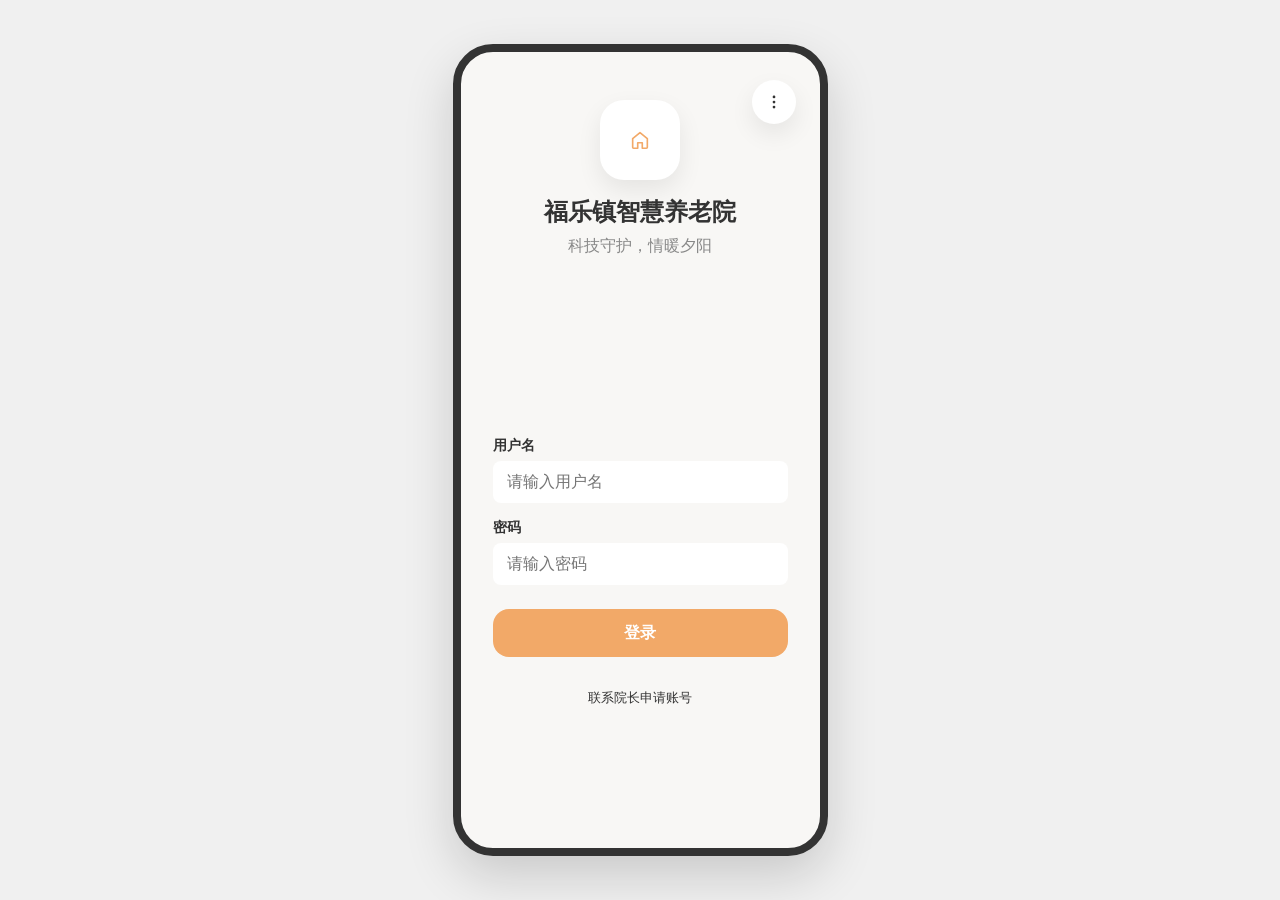
==== commit 3a018da8: "chore: update android release pipeline" ====
--- a/caregiver-app/index.html
+++ b/caregiver-app/index.html
@@ -7,8 +7,8 @@
     <meta name="mobile-web-app-capable" content="yes" />
     <meta name="apple-mobile-web-app-capable" content="yes" />
     <meta name="apple-mobile-web-app-status-bar-style" content="default" />
-    <meta name="apple-mobile-web-app-title" content="护工端" />
-    <title>乡镇养老院智慧护理 APP - 护工端</title>
+    <meta name="apple-mobile-web-app-title" content="Caregiver" />
+    <title>Elder Serve App</title>
     <link rel="manifest" href="./manifest.webmanifest" />
     <link rel="icon" href="./assets/icons/icon-192.png" sizes="192x192" />
     <link rel="apple-touch-icon" href="./assets/icons/apple-touch-icon.png" />
@@ -18,7 +18,22 @@
     <link rel="stylesheet" href="./src/styles/pages.css" />
   </head>
   <body>
-    <div id="app"></div>
+    <div id="app">
+      <main style="min-height:100vh;display:grid;place-items:center;background:#f7f6f4;color:#333;font:16px sans-serif;">
+        <div>Loading app...</div>
+      </main>
+    </div>
+    <script>
+      window.addEventListener("error", function (event) {
+        var app = document.getElementById("app");
+        if (!app) return;
+        app.innerHTML = '<main style="min-height:100vh;display:grid;place-items:center;padding:24px;background:#f7f6f4;color:#333;font:16px sans-serif;"><div><strong>App startup failed</strong><p style="color:#777;">' + (event.message || "Please reopen the app") + '</p></div></main>';
+      });
+      window.addEventListener("unhandledrejection", function (event) {
+        var reason = event.reason && (event.reason.message || String(event.reason));
+        if (reason) console.warn("Startup promise rejected:", reason);
+      });
+    </script>
     <script type="module" src="./src/main.js"></script>
   </body>
 </html>
--- a/caregiver-app/src/styles/pages.css
+++ b/caregiver-app/src/styles/pages.css
@@ -147,6 +147,345 @@
 
 .login-modal__actions .button:only-child {
   grid-column: 1 / -1;
+}
+
+.dev-login-list {
+  display: grid;
+  gap: 10px;
+  margin: 0 0 16px;
+}
+
+.dev-login-account {
+  width: 100%;
+  border: 1px solid var(--border);
+  border-radius: 16px;
+  background: #fffaf5;
+  padding: 12px 14px;
+  display: grid;
+  gap: 4px;
+  color: var(--text-main);
+  text-align: left;
+}
+
+.dev-login-account span {
+  color: var(--primary);
+  font-size: 12px;
+  font-weight: 800;
+}
+
+.dev-login-account strong {
+  font-size: 15px;
+}
+
+.dev-login-account em {
+  color: var(--text-sub);
+  font-size: 12px;
+  font-style: normal;
+}
+
+.dev-login-account:active {
+  transform: scale(0.99);
+  background: rgba(242, 169, 104, 0.14);
+}
+
+.inventory-item-card {
+  cursor: pointer;
+}
+
+.inventory-item-card:active {
+  transform: scale(0.995);
+}
+
+.inventory-action-sheet {
+  display: grid;
+  gap: 12px;
+}
+
+.inventory-action-sheet p {
+  margin: 0 0 4px;
+  color: var(--text-sub);
+  font-size: 14px;
+}
+
+.inventory-action-sheet p strong {
+  color: var(--text-main);
+}
+
+.inventory-item-usage-panel {
+  display: grid;
+  gap: 12px;
+  padding: 14px;
+  border: 1px solid var(--border);
+  border-radius: 18px;
+  background: #fff;
+}
+
+.inventory-item-usage-panel__head {
+  display: flex;
+  align-items: center;
+  justify-content: space-between;
+  gap: 12px;
+}
+
+.inventory-item-usage-panel__head strong {
+  color: var(--text-main);
+  font-size: 16px;
+}
+
+.inventory-item-usage-panel__head span {
+  color: var(--text-sub);
+  font-size: 12px;
+  font-weight: 800;
+}
+
+.inventory-usage-chart {
+  display: grid;
+  gap: 6px;
+}
+
+.inventory-usage-chart svg {
+  width: 100%;
+  height: 112px;
+  overflow: visible;
+}
+
+.inventory-usage-chart__area {
+  fill: rgba(242, 169, 104, 0.16);
+}
+
+.inventory-usage-chart__line {
+  fill: none;
+  stroke: var(--primary);
+  stroke-width: 4;
+  stroke-linecap: round;
+  stroke-linejoin: round;
+}
+
+.inventory-usage-chart circle {
+  fill: #fff;
+  stroke: var(--primary);
+  stroke-width: 3;
+}
+
+.inventory-usage-chart--empty {
+  min-height: 86px;
+  border-radius: 16px;
+  background: var(--surface);
+  color: var(--text-sub);
+  display: grid;
+  place-items: center;
+  font-weight: 800;
+}
+
+.inventory-usage-chart__labels,
+.inventory-item-usage-days span,
+.inventory-item-usage-list article {
+  display: flex;
+  align-items: center;
+  justify-content: space-between;
+  gap: 8px;
+}
+
+.inventory-usage-chart__labels {
+  color: var(--text-sub);
+  font-size: 11px;
+  font-weight: 800;
+}
+
+.inventory-usage-chart__labels strong {
+  color: var(--text-main);
+}
+
+.inventory-item-usage-days {
+  display: grid;
+  gap: 6px;
+}
+
+.inventory-item-usage-days span {
+  padding: 8px 10px;
+  border-radius: 12px;
+  background: var(--surface);
+  font-size: 12px;
+}
+
+.inventory-item-usage-days em {
+  color: var(--primary);
+  font-style: normal;
+  font-weight: 900;
+}
+
+.inventory-item-usage-days__empty {
+  color: var(--text-sub);
+  justify-content: center !important;
+}
+
+.inventory-item-usage-list {
+  display: grid;
+  gap: 8px;
+  max-height: 180px;
+  overflow: auto;
+}
+
+.inventory-item-usage-list article {
+  align-items: flex-start;
+  padding: 10px 0;
+  border-top: 1px solid var(--border);
+}
+
+.inventory-item-usage-list article strong {
+  color: var(--text-main);
+  font-size: 16px;
+  white-space: nowrap;
+}
+
+.inventory-item-usage-list article span,
+.inventory-item-usage-list article em {
+  color: var(--text-sub);
+  font-size: 12px;
+  font-style: normal;
+  text-align: right;
+}
+
+.inventory-adjust-mode {
+  display: grid;
+  grid-template-columns: 1fr 1fr;
+  gap: 10px;
+}
+
+.inventory-adjust-mode__button {
+  border: 1px solid var(--border);
+  border-radius: 16px;
+  background: #fff;
+  color: var(--text-main);
+  padding: 14px 16px;
+  font-size: 16px;
+  font-weight: 900;
+}
+
+.inventory-adjust-mode__button.is-active {
+  border-color: transparent;
+  background: var(--primary);
+  color: #fff;
+  box-shadow: 0 12px 24px rgba(242, 169, 104, 0.28);
+}
+
+.inventory-usage-filters {
+  display: grid;
+  grid-template-columns: auto 1fr;
+  gap: 10px;
+  margin: 14px 0;
+  align-items: end;
+}
+
+.inventory-usage-head-actions {
+  display: inline-flex;
+  align-items: center;
+  gap: 8px;
+}
+
+.inventory-usage-filters label {
+  display: grid;
+  gap: 6px;
+  color: var(--text-sub);
+  font-size: 12px;
+  font-weight: 800;
+}
+
+.inventory-date-filter {
+  width: 58px;
+}
+
+.inventory-date-filter__button {
+  width: 46px;
+  height: 42px;
+  border: 1px solid var(--border);
+  border-radius: 14px;
+  background: #fff;
+  color: var(--text-main);
+  display: inline-flex;
+  align-items: center;
+  justify-content: center;
+}
+
+.inventory-date-filter__button svg {
+  width: 20px;
+  height: 20px;
+}
+
+.inventory-date-filter input[type="date"] {
+  position: absolute;
+  width: 1px;
+  height: 1px;
+  opacity: 0;
+  pointer-events: none;
+}
+
+.inventory-usage-filters input {
+  min-width: 0;
+  border: 1px solid var(--border);
+  border-radius: 12px;
+  padding: 10px 12px;
+  background: #fff;
+  color: var(--text-main);
+  font: inherit;
+}
+
+@media (max-width: 640px) {
+  .inventory-usage-filters {
+    grid-template-columns: auto 1fr;
+  }
+}
+
+.login-form {
+  width: 100%;
+  max-width: 320px;
+  margin: 0 auto;
+}
+
+.login-form__field {
+  margin-bottom: 16px;
+}
+
+.login-form__label {
+  display: block;
+  font-size: 14px;
+  font-weight: 600;
+  color: var(--text-secondary);
+  margin-bottom: 6px;
+}
+
+.login-form__input {
+  width: 100%;
+  padding: 12px 14px;
+  font-size: 16px;
+  border: 1px solid var(--border);
+  border-radius: 8px;
+  background: var(--surface);
+  color: var(--text-primary);
+  outline: none;
+  transition: border-color 0.15s;
+}
+
+.login-form__input:focus {
+  border-color: var(--primary);
+}
+
+.login-form__error {
+  color: #e74c3c;
+  font-size: 13px;
+  margin-bottom: 12px;
+  text-align: center;
+}
+
+.login-form__submit {
+  margin-top: 8px;
+}
+
+.login-form__footnote {
+  text-align: center;
+  font-size: 13px;
+  color: var(--text-muted);
+  margin-top: 16px;
 }
 
 /* Remove instructional helper copy from the mobile UI. */
@@ -180,7 +519,6 @@
 .director-support-card small,
 .director-plan-context small,
 .director-plan-inline-hint,
-.director-plan-focus small,
 .director-plan-empty-card p,
 .director-plan-sidebar__head p,
 .director-plan-sidebar__head small,
@@ -993,6 +1331,16 @@
   flex-direction: column;
 }
 
+.caregiver-task-timeline {
+  display: flex;
+  flex: 1;
+  min-height: 0;
+}
+
+.caregiver-task-timeline > .timeline-layout {
+  width: 100%;
+}
+
 .timeline-page__header {
   display: flex;
   align-items: center;
@@ -1071,6 +1419,10 @@
 .timeline-dot--current {
   background: var(--primary);
   box-shadow: 0 0 0 4px rgba(242, 169, 104, 0.14);
+}
+
+.timeline-dot--risk {
+  background: var(--danger);
 }
 
 .timeline-task-card {
@@ -1197,6 +1549,496 @@
   font-weight: 700;
 }
 
+.detail-card--timeline {
+  padding: 16px;
+}
+
+.detail-card__row--timeline-head {
+  align-items: center;
+}
+
+.timeline-head-actions {
+  display: inline-flex;
+  align-items: center;
+  gap: 10px;
+}
+
+.timeline-fullscreen-button {
+  width: 34px;
+  height: 34px;
+  color: var(--text-sub);
+}
+
+.caregiver-task-timeline--embedded {
+  display: block;
+  margin-top: 12px;
+  min-height: auto;
+}
+
+.caregiver-task-timeline--embedded .timeline-layout {
+  flex-direction: column;
+  gap: 14px;
+}
+
+.caregiver-task-timeline--embedded .timeline-layout__left,
+.caregiver-task-timeline--embedded .timeline-layout__right {
+  width: 100%;
+  overflow: visible;
+  padding: 0;
+  border-right: 0;
+  background: transparent;
+}
+
+.caregiver-task-timeline--embedded .timeline-task-card {
+  padding-bottom: 12px;
+}
+
+.caregiver-task-timeline--embedded .timeline-task-card:last-child {
+  padding-bottom: 0;
+}
+
+.caregiver-task-timeline--embedded .timeline-task-card__actions {
+  gap: 8px;
+}
+
+.caregiver-task-timeline--embedded .timeline-task-card__actions label,
+.caregiver-task-timeline--embedded .timeline-task-card__actions button {
+  min-height: 30px;
+  padding: 0 10px;
+  font-size: 11px;
+}
+
+.caregiver-task-timeline--embedded .current-task-card,
+.caregiver-task-timeline--embedded .upload-box,
+.caregiver-task-timeline--embedded .upload-feedback {
+  border: 1px solid var(--line);
+  background: #ffffff;
+}
+
+.caregiver-task-timeline__list {
+  max-height: 560px;
+  overflow-y: auto;
+  padding: 4px 2px 10px;
+  scroll-behavior: auto;
+}
+
+.timeline-compact-task {
+  position: relative;
+  display: grid;
+  grid-template-columns: 28px minmax(0, 1fr);
+  gap: 10px;
+}
+
+.timeline-compact-task__rail {
+  position: relative;
+  min-height: 104px;
+}
+
+.timeline-compact-task__rail::before {
+  content: "";
+  position: absolute;
+  left: 13px;
+  top: 20px;
+  bottom: -8px;
+  width: 2px;
+  background: var(--line);
+}
+
+.timeline-compact-task:last-child .timeline-compact-task__rail::before {
+  bottom: 42px;
+}
+
+.timeline-compact-task__rail .timeline-dot {
+  left: 8px;
+  top: 16px;
+}
+
+.timeline-compact-task__card {
+  min-width: 0;
+  margin-bottom: 12px;
+  padding: 12px;
+  border: 1px solid var(--line);
+  border-radius: 18px;
+  background: #ffffff;
+  display: grid;
+  grid-template-columns: 34px minmax(0, 1fr);
+  gap: 10px;
+  box-shadow: 0 10px 24px rgba(38, 38, 38, 0.04);
+}
+
+.timeline-compact-task__card.is-readonly {
+  grid-template-columns: minmax(0, 1fr);
+}
+
+.timeline-compact-task__card.is-readonly .timeline-compact-task__main {
+  grid-column: 1;
+}
+
+.timeline-compact-task.is-active .timeline-compact-task__card {
+  border-color: rgba(242, 169, 104, 0.55);
+  background: rgba(255, 247, 240, 0.76);
+}
+
+.timeline-compact-task.is-risk .timeline-compact-task__card {
+  border-color: rgba(222, 107, 113, 0.72);
+  background: rgba(222, 107, 113, 0.08);
+}
+
+.timeline-complete-toggle {
+  width: 30px;
+  height: 30px;
+  border-radius: 10px;
+  border: 2px solid var(--line);
+  background: #f8f8f7;
+  color: #ffffff;
+  font-weight: 900;
+  display: inline-flex;
+  align-items: center;
+  justify-content: center;
+  align-self: start;
+}
+
+.timeline-complete-toggle.is-complete {
+  border-color: var(--success);
+  background: var(--success);
+}
+
+.timeline-compact-task__main {
+  min-width: 0;
+  text-align: left;
+}
+
+.timeline-compact-task__main strong,
+.timeline-compact-task__main span,
+.timeline-compact-task__main small {
+  display: block;
+}
+
+.timeline-compact-task__main strong {
+  font-size: 15px;
+  line-height: 1.2;
+}
+
+.timeline-compact-task__main > span {
+  margin-top: 2px;
+  font-size: 16px;
+  font-weight: 900;
+}
+
+.timeline-compact-task__title {
+  display: inline-flex !important;
+  align-items: center;
+  flex-wrap: wrap;
+  gap: 6px;
+}
+
+.timeline-compact-task__title b {
+  font-size: inherit;
+  font-weight: inherit;
+}
+
+.timeline-compact-task__main small {
+  margin-top: 3px;
+  color: var(--text-sub);
+  font-size: 12px;
+}
+
+.timeline-compact-task__actions {
+  grid-column: 2;
+  display: flex;
+  flex-wrap: wrap;
+  gap: 8px;
+  padding-top: 2px;
+}
+
+.timeline-action-button,
+.task-require-photo {
+  min-height: 30px;
+  padding: 0 12px;
+  border: 1px solid var(--line);
+  border-radius: 999px;
+  background: #ffffff;
+  color: var(--text-main);
+  font-size: 12px;
+  font-weight: 900;
+  display: inline-flex;
+  align-items: center;
+  justify-content: center;
+}
+
+.timeline-action-button--photo {
+  color: var(--brand);
+}
+
+.timeline-action-button.is-ready {
+  color: var(--success);
+  border-color: rgba(144, 201, 119, 0.45);
+  background: rgba(144, 201, 119, 0.12);
+}
+
+.timeline-action-button--risk {
+  color: var(--danger);
+}
+
+.timeline-action-button--risk.is-active {
+  border-color: rgba(222, 107, 113, 0.48);
+  background: rgba(222, 107, 113, 0.12);
+}
+
+.task-require-photo {
+  color: var(--brand);
+  border-color: rgba(242, 169, 104, 0.32);
+  background: rgba(242, 169, 104, 0.12);
+  min-height: 24px;
+  padding: 0 8px;
+  font-size: 11px;
+  font-style: normal;
+  white-space: nowrap;
+  writing-mode: horizontal-tb;
+  text-orientation: mixed;
+}
+
+.task-record-modal {
+  position: fixed;
+  inset: 0;
+  z-index: 90;
+  height: var(--visual-viewport-height, 100vh);
+  display: flex;
+  align-items: flex-start;
+  justify-content: center;
+  padding: max(18px, env(safe-area-inset-top)) 18px max(18px, env(safe-area-inset-bottom));
+  overflow: hidden;
+  overscroll-behavior: contain;
+}
+
+.task-record-modal__backdrop {
+  position: absolute;
+  inset: 0;
+  background: rgba(36, 36, 36, 0.42);
+}
+
+.task-record-modal__dialog {
+  position: relative;
+  z-index: 1;
+  width: min(100%, 336px);
+  max-height: calc(var(--visual-viewport-height, 100vh) - 36px);
+  overflow-y: auto;
+  overscroll-behavior: contain;
+  padding: 20px;
+  border-radius: 24px;
+  border: 1px solid rgba(242, 169, 104, 0.24);
+  background: #ffffff;
+  box-shadow: 0 28px 72px rgba(44, 44, 44, 0.26);
+  display: flex;
+  flex-direction: column;
+  gap: 16px;
+}
+
+.task-record-modal__head {
+  display: flex;
+  align-items: flex-start;
+  justify-content: space-between;
+  gap: 12px;
+}
+
+.task-record-modal__head strong {
+  display: block;
+  font-size: 20px;
+}
+
+.task-record-modal__head small {
+  display: block;
+  margin-top: 4px;
+  color: var(--text-sub);
+  font-size: 12px;
+}
+
+.task-record-modal__photo {
+  display: flex;
+  flex-direction: column;
+  gap: 8px;
+}
+
+.task-record-modal__photo p {
+  margin: 0;
+  color: var(--text-sub);
+  font-size: 12px;
+}
+
+.task-record-photo {
+  margin: 0;
+  display: flex;
+  flex-direction: column;
+  gap: 8px;
+}
+
+.task-record-photo img {
+  width: 100%;
+  max-height: 180px;
+  object-fit: cover;
+  border-radius: 16px;
+  border: 1px solid var(--line);
+  background: #f6f5f2;
+}
+
+.task-record-photo figcaption {
+  color: var(--text-sub);
+  font-size: 12px;
+}
+
+.task-record-photo-grid {
+  display: grid;
+  grid-template-columns: repeat(3, 1fr);
+  gap: 8px;
+}
+
+.task-record-thumb {
+  position: relative;
+  width: 100%;
+  aspect-ratio: 1 / 1;
+  overflow: hidden;
+  border: 1px solid var(--line);
+  border-radius: 14px;
+  background: #f8f7f5;
+  color: var(--text-sub);
+  font-size: 12px;
+  font-weight: 800;
+  display: flex;
+  align-items: center;
+  justify-content: center;
+  padding: 0;
+}
+
+.task-record-thumb img {
+  width: 100%;
+  height: 100%;
+  object-fit: cover;
+  display: block;
+}
+
+.task-record-thumb span {
+  padding: 6px;
+  text-align: center;
+  word-break: break-all;
+}
+
+.task-record-thumb--add {
+  border-style: dashed;
+  border-color: rgba(242, 169, 104, 0.72);
+  background: rgba(255, 247, 240, 0.74);
+  color: var(--accent);
+  cursor: pointer;
+}
+
+.task-record-thumb--add span {
+  width: 34px;
+  height: 34px;
+  border-radius: 999px;
+  background: var(--accent);
+  color: #fff;
+  display: inline-flex;
+  align-items: center;
+  justify-content: center;
+  padding: 0;
+  font-size: 24px;
+  line-height: 1;
+}
+
+.task-record-lightbox {
+  position: absolute;
+  inset: 0;
+  z-index: 4;
+  border: 0;
+  background: rgba(20, 20, 20, 0.82);
+  display: flex;
+  align-items: center;
+  justify-content: center;
+  padding: 18px;
+}
+
+.task-record-lightbox img {
+  max-width: 100%;
+  max-height: 88dvh;
+  object-fit: contain;
+  border-radius: 12px;
+  box-shadow: 0 24px 72px rgba(0, 0, 0, 0.38);
+}
+
+.task-record-modal__field {
+  display: flex;
+  flex-direction: column;
+  gap: 8px;
+}
+
+.task-record-modal__field span {
+  font-size: 14px;
+  font-weight: 900;
+}
+
+.task-record-modal__field textarea {
+  min-height: 128px;
+  padding: 14px;
+  border-radius: 18px;
+  border: 1px solid var(--line);
+  background: #fbfaf8;
+  color: var(--text-main);
+  line-height: 1.5;
+  resize: vertical;
+}
+
+.task-record-modal__actions {
+  display: grid;
+  grid-template-columns: 1fr 1fr;
+  gap: 12px;
+}
+
+.caregiver-timeline-fullscreen {
+  position: fixed;
+  inset: 0;
+  z-index: 80;
+  background: #fbfaf8;
+  display: flex;
+  flex-direction: column;
+}
+
+.caregiver-timeline-fullscreen__head {
+  min-height: 92px;
+  padding: 18px 22px 14px;
+  border-bottom: 1px solid var(--line);
+  background: #ffffff;
+  display: flex;
+  align-items: flex-end;
+  justify-content: space-between;
+  gap: 16px;
+}
+
+.caregiver-timeline-fullscreen__head strong,
+.caregiver-timeline-fullscreen__head small {
+  display: block;
+}
+
+.caregiver-timeline-fullscreen__head strong {
+  font-size: 22px;
+}
+
+.caregiver-timeline-fullscreen__head small {
+  margin-top: 4px;
+  color: var(--text-sub);
+}
+
+.caregiver-timeline-fullscreen__body {
+  flex: 1;
+  min-height: 0;
+  overflow: hidden;
+  padding: 14px 18px 20px;
+}
+
+.caregiver-timeline-fullscreen .caregiver-task-timeline,
+.caregiver-timeline-fullscreen .caregiver-task-timeline__list {
+  height: 100%;
+  max-height: none;
+}
+
 .profile-page {
   padding: 80px 24px 24px;
 }
@@ -1359,6 +2201,476 @@
   font-weight: 700;
   text-align: center;
   padding: 8px;
+}
+
+.care-record-workbench {
+  min-height: 100%;
+  padding-bottom: 18px;
+  background:
+    radial-gradient(circle at 12% 0%, rgba(242, 169, 104, 0.14), transparent 30%),
+    linear-gradient(180deg, #fffaf4 0%, #f8f6f1 42%, #ffffff 100%);
+}
+
+.care-record-workbench__sticky {
+  position: relative;
+  top: auto;
+  z-index: auto;
+  background: transparent;
+}
+
+.care-record-workbench-hero {
+  margin: 0 16px 12px;
+  padding: 16px;
+  border-radius: 24px;
+  background: linear-gradient(135deg, #2f2a24 0%, #4a3729 100%);
+  color: #fff7ed;
+  display: flex;
+  align-items: center;
+  justify-content: space-between;
+  gap: 12px;
+  box-shadow: 0 16px 34px rgba(55, 42, 30, 0.18);
+}
+
+.care-record-workbench-hero span,
+.care-record-workbench-hero small {
+  display: block;
+  color: rgba(255, 247, 237, 0.72);
+  font-size: 12px;
+  font-weight: 800;
+}
+
+.care-record-workbench-hero strong {
+  display: block;
+  margin-top: 4px;
+  font-size: 28px;
+  line-height: 1;
+}
+
+.care-record-date-field {
+  flex: 1;
+  min-width: 0;
+}
+
+.care-record-date-field input {
+  width: 100%;
+  margin-top: 4px;
+  padding: 0;
+  border: 0;
+  background: transparent;
+  color: #ffffff;
+  font-size: 28px;
+  font-weight: 900;
+  line-height: 1;
+  outline: none;
+}
+
+.care-record-date-field input::-webkit-calendar-picker-indicator {
+  padding: 8px;
+  border-radius: 999px;
+  background-color: rgba(255, 255, 255, 0.18);
+  filter: invert(1);
+}
+
+.care-record-workbench-hero .button {
+  flex: 0 0 auto;
+  border-color: rgba(255, 255, 255, 0.22);
+  background: rgba(255, 255, 255, 0.14);
+  color: #ffffff;
+}
+
+.care-record-workbench-summary {
+  display: grid;
+  grid-template-columns: repeat(4, minmax(0, 1fr));
+  gap: 8px;
+  padding: 0 16px 12px;
+}
+
+.care-record-workbench-metric {
+  min-height: 68px;
+  padding: 10px 8px;
+  border-radius: 18px;
+  background: rgba(255, 255, 255, 0.78);
+  border: 1px solid rgba(226, 226, 226, 0.82);
+  display: flex;
+  flex-direction: column;
+  justify-content: center;
+  box-shadow: 0 10px 22px rgba(55, 42, 30, 0.06);
+}
+
+.care-record-workbench-metric strong {
+  color: #2b2118;
+  font-size: 22px;
+  line-height: 1;
+}
+
+.care-record-workbench-metric small {
+  margin-top: 6px;
+  color: var(--text-sub);
+  font-size: 10px;
+  font-weight: 800;
+  line-height: 1.25;
+}
+
+.care-record-workbench-metric--success strong {
+  color: var(--success);
+}
+
+.care-record-workbench-metric--warning strong {
+  color: #d28b1f;
+}
+
+.care-record-workbench-metric--danger strong {
+  color: var(--error);
+}
+
+.history-filters--workbench {
+  padding-bottom: 12px;
+}
+
+.care-record-elder-list {
+  display: flex;
+  flex-direction: column;
+  gap: 14px;
+  padding: 14px 16px 0;
+}
+
+.care-record-elder-card {
+  padding: 16px;
+  border-radius: 26px;
+  border: 1px solid rgba(226, 226, 226, 0.88);
+  background: rgba(255, 255, 255, 0.92);
+  box-shadow: 0 16px 36px rgba(55, 42, 30, 0.08);
+}
+
+.care-record-elder-card__top,
+.care-record-elder-card__progress,
+.care-record-elder-card__meta,
+.care-record-elder-card__actions {
+  display: flex;
+}
+
+.care-record-elder-card__top {
+  align-items: flex-start;
+  justify-content: space-between;
+  gap: 12px;
+}
+
+.care-record-elder-card__top span,
+.care-record-elder-card__top small {
+  display: block;
+  color: var(--text-sub);
+  font-size: 11px;
+  font-weight: 800;
+}
+
+.care-record-elder-card__top strong {
+  display: block;
+  margin: 4px 0;
+  color: #2b2118;
+  font-size: 24px;
+  line-height: 1.1;
+}
+
+.care-record-status {
+  flex: 0 0 auto;
+  min-height: 30px;
+  padding: 7px 10px;
+  border-radius: 999px;
+  background: #f2f0ed;
+  color: var(--text-sub);
+  font-size: 11px;
+  font-weight: 900;
+}
+
+.care-record-status--success {
+  background: rgba(144, 201, 119, 0.16);
+  color: var(--success);
+}
+
+.care-record-status--warning {
+  background: rgba(242, 169, 104, 0.16);
+  color: #d28b1f;
+}
+
+.care-record-status--error {
+  background: rgba(229, 115, 115, 0.14);
+  color: var(--error);
+}
+
+.care-record-status--muted {
+  background: #f1f0ed;
+  color: var(--text-sub);
+}
+
+.care-record-elder-card__progress {
+  align-items: center;
+  gap: 12px;
+  margin-top: 14px;
+}
+
+.care-record-elder-card__progress div {
+  flex: 0 0 74px;
+}
+
+.care-record-elder-card__progress strong,
+.care-record-elder-card__progress small {
+  display: block;
+}
+
+.care-record-elder-card__progress strong {
+  color: #2b2118;
+  font-size: 22px;
+  line-height: 1;
+}
+
+.care-record-elder-card__progress small {
+  margin-top: 4px;
+  color: var(--text-sub);
+  font-size: 10px;
+  font-weight: 800;
+}
+
+.care-record-elder-card__progress > span {
+  flex: 1;
+  height: 12px;
+  border-radius: 999px;
+  overflow: hidden;
+  background: #eee9e1;
+}
+
+.care-record-elder-card__progress i {
+  display: block;
+  height: 100%;
+  border-radius: inherit;
+  background: linear-gradient(90deg, #f2a968, #8fcb6b);
+}
+
+.care-record-elder-card__meta {
+  flex-wrap: wrap;
+  gap: 8px;
+  margin-top: 12px;
+}
+
+.care-record-elder-card__meta span {
+  min-height: 28px;
+  padding: 6px 10px;
+  border-radius: 999px;
+  background: #f8f7f5;
+  color: var(--text-sub);
+  font-size: 11px;
+  font-weight: 800;
+}
+
+.care-record-elder-card__meta .is-danger {
+  background: rgba(229, 115, 115, 0.12);
+  color: var(--error);
+}
+
+.care-record-elder-card__next {
+  margin: 12px 0 0;
+  padding: 10px 12px;
+  border-radius: 16px;
+  background: rgba(242, 169, 104, 0.08);
+  color: #7a5a3a;
+  font-size: 12px;
+  font-weight: 800;
+  line-height: 1.45;
+}
+
+.care-record-elder-card__actions {
+  gap: 8px;
+  margin-top: 14px;
+}
+
+.care-record-elder-card__actions button {
+  flex: 1;
+  min-height: 42px;
+  border-radius: 16px;
+  border: 1px solid rgba(242, 169, 104, 0.24);
+  background: #fff8f1;
+  color: var(--primary);
+  font-weight: 900;
+}
+
+.care-record-elder-card__actions button.is-primary {
+  border-color: var(--primary);
+  background: var(--primary);
+  color: #ffffff;
+}
+
+.care-record-task-list {
+  display: flex;
+  flex-direction: column;
+  gap: 10px;
+  margin-top: 14px;
+}
+
+.care-record-task-card {
+  width: 100%;
+  padding: 13px 14px;
+  border: 1px solid rgba(226, 226, 226, 0.86);
+  border-radius: 18px;
+  background: #fbf7f1;
+  text-align: left;
+  box-shadow: none;
+}
+
+.care-record-task-card span,
+.care-record-task-card small {
+  display: block;
+}
+
+.care-record-task-card span {
+  color: #2b2118;
+  font-size: 15px;
+  font-weight: 900;
+}
+
+.care-record-task-card small {
+  margin-top: 5px;
+  color: var(--text-sub);
+  font-size: 12px;
+  font-weight: 800;
+}
+
+.care-record-task-empty {
+  padding: 13px 14px;
+  border-radius: 18px;
+  background: #f8f7f5;
+  color: var(--text-sub);
+  font-size: 13px;
+  font-weight: 800;
+}
+
+.caregiver-record-detail-modal {
+  position: fixed;
+  inset: 0;
+  z-index: 80;
+  display: grid;
+  place-items: end center;
+}
+
+.caregiver-record-detail-modal__backdrop {
+  position: absolute;
+  inset: 0;
+  border: 0;
+  background: rgba(35, 29, 24, 0.34);
+}
+
+.caregiver-record-detail-modal__dialog {
+  position: relative;
+  width: min(100%, 560px);
+  max-height: 82vh;
+  padding: 18px 16px calc(18px + env(safe-area-inset-bottom));
+  border-radius: 28px 28px 0 0;
+  background: #fffdf9;
+  box-shadow: 0 -20px 48px rgba(35, 29, 24, 0.18);
+  overflow-y: auto;
+}
+
+.caregiver-record-detail-modal__head {
+  display: flex;
+  align-items: flex-start;
+  justify-content: space-between;
+  gap: 12px;
+}
+
+.caregiver-record-detail-modal__head strong,
+.caregiver-record-detail-modal__head small {
+  display: block;
+}
+
+.caregiver-record-detail-modal__head strong {
+  color: #2b2118;
+  font-size: 22px;
+}
+
+.caregiver-record-detail-modal__head small {
+  margin-top: 4px;
+  color: var(--text-sub);
+  font-weight: 800;
+}
+
+.caregiver-record-detail-modal__summary {
+  display: flex;
+  flex-wrap: wrap;
+  gap: 8px;
+  margin-top: 14px;
+}
+
+.caregiver-record-detail-modal__summary span {
+  padding: 7px 11px;
+  border-radius: 999px;
+  background: #f6f2ec;
+  color: #6d5540;
+  font-size: 12px;
+  font-weight: 900;
+}
+
+.caregiver-record-detail-table {
+  display: flex;
+  flex-direction: column;
+  gap: 10px;
+  margin-top: 16px;
+}
+
+.caregiver-record-detail-row {
+  padding: 13px;
+  border-radius: 18px;
+  background: #f9f7f3;
+  border: 1px solid rgba(226, 226, 226, 0.82);
+}
+
+.caregiver-record-detail-row div {
+  display: flex;
+  justify-content: space-between;
+  gap: 10px;
+}
+
+.caregiver-record-detail-row strong {
+  color: #2b2118;
+  font-size: 15px;
+}
+
+.caregiver-record-detail-row small,
+.caregiver-record-detail-row span {
+  color: var(--text-sub);
+  font-size: 12px;
+  font-weight: 800;
+}
+
+.caregiver-record-detail-row p {
+  margin: 10px 0 8px;
+  color: #5f4b39;
+  font-size: 13px;
+  font-weight: 800;
+  line-height: 1.5;
+}
+
+.caregiver-record-detail-row__media {
+  display: flex;
+  align-items: center;
+  justify-content: space-between;
+  gap: 10px;
+}
+
+.caregiver-record-detail-row__media button {
+  min-height: 34px;
+  padding: 7px 12px;
+  border-radius: 999px;
+  border: 1px solid rgba(242, 169, 104, 0.34);
+  background: #fff8f1;
+  color: var(--primary);
+  font-size: 12px;
+  font-weight: 900;
+}
+
+.task-record-lightbox--empty {
+  display: grid;
+  place-items: center;
+  color: #ffffff;
+  font-size: 15px;
+  font-weight: 900;
 }
 
 .history-photo--large {
@@ -1507,6 +2819,26 @@
   border-radius: 18px;
   background: #ffffff;
   border: 1px dashed var(--line);
+}
+
+.caregiver-task-empty {
+  display: grid;
+  gap: 8px;
+  justify-items: start;
+  text-align: left;
+}
+
+.caregiver-task-empty strong {
+  color: #0f172a;
+}
+
+.caregiver-task-empty span {
+  color: #64748b;
+  font-size: 12px;
+}
+
+.caregiver-task-empty__error {
+  color: #dc2626 !important;
 }
 
 .family-hero {
@@ -1985,6 +3317,16 @@
   overflow-anchor: none;
 }
 
+.director-sync-banner {
+  text-align: center;
+  padding: 8px 12px;
+  margin: 0 8px 4px;
+  border-radius: 8px;
+  background: rgba(var(--app-primary-rgb, 74 144 226), 0.08);
+  color: var(--text-secondary, #666);
+  font-size: 0.82rem;
+}
+
 .director-page--care-plans {
   padding: 0;
   min-height: 100%;
@@ -2041,10 +3383,21 @@
   font-weight: 800;
 }
 
+.director-header-action-button--soft {
+  border-color: rgba(144, 201, 119, 0.32);
+  color: var(--success);
+}
+
+.director-plan-header-actions {
+  display: flex;
+  flex-direction: column;
+  gap: 8px;
+}
+
 .director-header-search {
-  width: 42px;
+  width: 112px;
   height: 42px;
-  padding: 0 11px;
+  padding: 0 13px;
   border-radius: 999px;
   border: 1px solid var(--line);
   background: rgba(255, 255, 255, 0.96);
@@ -2067,7 +3420,7 @@
 }
 
 .director-header-search input {
-  width: 0;
+  width: 66px;
   min-width: 0;
   border: 0;
   outline: 0;
@@ -2075,7 +3428,7 @@
   color: var(--text-main);
   font: inherit;
   font-size: 13px;
-  opacity: 0;
+  opacity: 1;
   transition:
     width 220ms ease,
     opacity 160ms ease;
@@ -2567,6 +3920,17 @@
   gap: 14px;
 }
 
+.director-command-title-row {
+  display: flex;
+  align-items: center;
+  gap: 10px;
+  flex-wrap: wrap;
+}
+
+.director-command-title-row--overview {
+  gap: 8px;
+}
+
 .director-command-center__head p,
 .director-command-center__progress span,
 .director-command-metric p {
@@ -2581,6 +3945,26 @@
   line-height: 1.25;
 }
 
+.director-inline-stat-button {
+  min-height: 34px;
+  margin-top: 5px;
+  padding: 0 12px;
+  border-radius: 999px;
+  border: 1px solid rgba(242, 169, 104, 0.46);
+  background: #fff6ee;
+  color: var(--primary);
+  display: inline-flex;
+  align-items: center;
+  gap: 6px;
+  font-size: 12px;
+  font-weight: 700;
+}
+
+.director-inline-stat-button svg {
+  width: 16px;
+  height: 16px;
+}
+
 .director-command-center__progress {
   margin-top: 18px;
   display: flex;
@@ -2598,6 +3982,77 @@
 .director-command-center__progress strong {
   font-size: 34px;
   line-height: 1;
+}
+
+.director-task-overview-bars {
+  display: flex;
+  flex-direction: column;
+  align-items: stretch;
+  gap: 8px;
+  width: 100%;
+}
+
+.director-task-overview-bars__head,
+.director-task-overview-legend {
+  display: flex;
+  align-items: center;
+  justify-content: space-between;
+  gap: 8px;
+  color: var(--text-sub);
+  font-size: 10px;
+}
+
+.director-progress-stack {
+  position: relative;
+  width: 100%;
+  height: 10px;
+  border-radius: 999px;
+  overflow: hidden;
+  background: #eeeeee;
+}
+
+.director-progress-stack span {
+  position: absolute;
+  inset: 0 auto 0 0;
+  border-radius: inherit;
+}
+
+.director-progress-stack__expected {
+  background: rgba(137, 202, 108, 0.25);
+}
+
+.director-progress-stack__actual {
+  background: var(--success);
+}
+
+.director-progress-stack__temporary {
+  background: rgba(242, 169, 104, 0.86);
+  opacity: 0.9;
+}
+
+.director-task-overview-legend {
+  justify-content: flex-start;
+  flex-wrap: wrap;
+}
+
+.director-task-overview-legend i {
+  width: 8px;
+  height: 8px;
+  border-radius: 50%;
+  display: inline-block;
+  margin-right: 4px;
+}
+
+.director-task-overview-legend .is-expected {
+  background: rgba(137, 202, 108, 0.35);
+}
+
+.director-task-overview-legend .is-actual {
+  background: var(--success);
+}
+
+.director-task-overview-legend .is-temporary {
+  background: var(--primary);
 }
 
 .director-command-grid {
@@ -3061,6 +4516,155 @@
   resize: vertical;
 }
 
+.director-field--temporary-elder {
+  min-width: 0;
+}
+
+.director-temporary-elder-picker {
+  display: grid;
+  grid-template-columns: 0.72fr 1fr 1fr 48px;
+  gap: 8px;
+  align-items: center;
+}
+
+.director-temporary-elder-picker .director-select {
+  min-width: 0;
+  padding-inline: 10px;
+}
+
+.director-temporary-search-button {
+  width: 48px;
+  height: 48px;
+  border: 1px solid var(--line);
+  border-radius: 16px;
+  background: #ffffff;
+  color: var(--text-main);
+  box-shadow: var(--shadow-soft);
+}
+
+.director-temporary-search-button svg {
+  width: 20px;
+  height: 20px;
+}
+
+.director-temporary-search-panel {
+  display: flex;
+  flex-direction: column;
+  gap: 10px;
+  padding: 12px;
+  border-radius: 18px;
+  background: #fffaf5;
+  border: 1px solid rgba(242, 169, 104, 0.22);
+}
+
+.director-temporary-search-panel input {
+  width: 100%;
+  min-height: 44px;
+  padding: 12px 14px;
+  border-radius: 14px;
+  border: 1px solid var(--line);
+  background: #ffffff;
+}
+
+.director-temporary-search-results {
+  display: flex;
+  flex-wrap: wrap;
+  gap: 8px;
+}
+
+.director-temporary-search-results button,
+.director-temporary-search-results span {
+  min-height: 34px;
+  padding: 8px 12px;
+  border-radius: 999px;
+  border: 1px solid var(--line);
+  background: #ffffff;
+  color: var(--text-main);
+  font-size: 13px;
+}
+
+.director-temporary-search-results span {
+  color: var(--text-sub);
+}
+
+.director-temporary-time {
+  display: flex;
+  flex-direction: column;
+  gap: 10px;
+  padding: 12px;
+  border-radius: 18px;
+  background: #fbfaf8;
+  border: 1px solid rgba(0, 0, 0, 0.06);
+}
+
+.director-temporary-time__head {
+  display: flex;
+  align-items: center;
+  justify-content: space-between;
+  gap: 12px;
+}
+
+.director-temporary-time__head strong {
+  font-size: 13px;
+  font-weight: 700;
+  color: var(--text-main);
+}
+
+.director-temporary-time__head small {
+  color: var(--text-sub);
+  font-size: 12px;
+}
+
+.director-temporary-time__options {
+  display: grid;
+  grid-template-columns: repeat(2, minmax(0, 1fr));
+  gap: 10px;
+}
+
+.director-temporary-time-card {
+  min-height: 58px;
+  display: flex;
+  flex-direction: column;
+  align-items: flex-start;
+  justify-content: center;
+  gap: 3px;
+  border-radius: 16px;
+  border: 1px solid var(--line);
+  background: #ffffff;
+  color: var(--text-main);
+  padding: 10px 12px;
+  box-shadow: var(--shadow-soft);
+}
+
+.director-temporary-time-card span {
+  font-weight: 800;
+}
+
+.director-temporary-time-card small {
+  color: var(--text-sub);
+  font-size: 11px;
+}
+
+.director-temporary-time-card.is-active {
+  border-color: rgba(242, 169, 104, 0.56);
+  color: var(--primary);
+  background: #fff6ee;
+}
+
+.director-temporary-time-card.is-active small {
+  color: var(--primary);
+}
+
+.director-temporary-time__options input {
+  display: none;
+}
+
+.director-temporary-time__range {
+  display: grid;
+  grid-template-columns: repeat(2, minmax(0, 1fr));
+  gap: 10px;
+}
+
 .director-check-chip-row,
 .director-editor-actions,
 .director-editor-subhead,
@@ -3416,6 +5020,142 @@
   padding: 12px 0 2px;
 }
 
+.director-attendance-shifts {
+  display: flex;
+  gap: 8px;
+  overflow-x: auto;
+  padding: 12px 0 0;
+}
+
+.director-attendance-shifts button {
+  flex: 0 0 auto;
+  min-height: 38px;
+  padding: 7px 12px;
+  border-radius: 999px;
+  border: 1px solid var(--line);
+  background: #ffffff;
+  color: var(--text-main);
+  font-size: 12px;
+  font-weight: 800;
+  box-shadow: 0 8px 16px rgba(34, 34, 34, 0.04);
+}
+
+.director-attendance-shifts button small {
+  display: block;
+  margin-top: 2px;
+  color: var(--text-sub);
+  font-size: 10px;
+  font-weight: 700;
+}
+
+.director-attendance-shifts button.is-active {
+  border-color: rgba(242, 169, 104, 0.48);
+  background: rgba(242, 169, 104, 0.14);
+  color: var(--primary);
+}
+
+.director-shift-settings {
+  margin-top: 10px;
+}
+
+.director-shift-settings__toggle {
+  position: relative;
+  width: 100%;
+  min-height: 46px;
+  padding: 9px 38px 9px 12px;
+  border-radius: 16px;
+  border: 1px solid rgba(226, 226, 226, 0.9);
+  background: #ffffff;
+  color: var(--text-main);
+  text-align: left;
+  box-shadow: 0 8px 18px rgba(34, 34, 34, 0.04);
+}
+
+.director-shift-settings__toggle::after {
+  content: "";
+  position: absolute;
+  top: 50%;
+  right: 15px;
+  width: 8px;
+  height: 8px;
+  border-right: 2px solid var(--text-sub);
+  border-bottom: 2px solid var(--text-sub);
+  transform: translateY(-65%) rotate(45deg);
+  transition: transform 0.18s ease;
+}
+
+.director-shift-settings.is-open .director-shift-settings__toggle::after {
+  transform: translateY(-35%) rotate(225deg);
+}
+
+.director-shift-settings__toggle span,
+.director-shift-settings__toggle small {
+  display: block;
+}
+
+.director-shift-settings__toggle span {
+  font-size: 13px;
+  font-weight: 900;
+}
+
+.director-shift-settings__toggle small {
+  margin-top: 2px;
+  color: var(--text-sub);
+  font-size: 11px;
+  font-weight: 700;
+}
+
+.director-shift-editor {
+  display: flex;
+  flex-direction: column;
+  gap: 8px;
+  margin-top: 10px;
+  padding: 10px;
+  border-radius: 16px;
+  background: rgba(248, 247, 245, 0.72);
+  border: 1px solid rgba(226, 226, 226, 0.86);
+}
+
+.director-shift-editor label {
+  display: grid;
+  grid-template-columns: 44px minmax(0, 1fr) 10px minmax(0, 1fr);
+  align-items: center;
+  gap: 6px;
+  color: var(--text-sub);
+  font-size: 12px;
+  font-weight: 800;
+}
+
+.director-shift-editor input {
+  width: 100%;
+  min-width: 0;
+  height: 34px;
+  padding: 0 8px;
+  border-radius: 10px;
+  border: 1px solid var(--line);
+  background: #ffffff;
+  color: var(--text-main);
+  font: inherit;
+}
+
+.director-shift-editor em {
+  color: var(--text-sub);
+  font-style: normal;
+  text-align: center;
+}
+
+.director-shift-editor small,
+.director-attendance-rate {
+  color: var(--text-sub);
+  font-size: 11px;
+  font-weight: 700;
+}
+
+.director-attendance-rate {
+  padding: 8px 2px 0;
+  text-align: right;
+}
+
 .director-attendance-strip div {
   min-width: 0;
   min-height: 58px;
@@ -3537,6 +5277,7 @@
 }
 
 .director-people-row {
+  position: relative;
   min-width: 0;
   padding: 12px;
   border-radius: 18px;
@@ -3651,14 +5392,14 @@
 }
 
 .director-people-row--collapsible.is-expanded .director-people-row__details {
-  max-height: 96px;
+  max-height: 180px;
   opacity: 1;
   margin-top: 12px;
 }
 
 .director-people-menu {
   position: absolute;
-  top: 48px;
+  top: 46px;
   right: 12px;
   z-index: 20;
   min-width: 98px;
@@ -3696,6 +5437,24 @@
   color: #e56b73;
 }
 
+.director-people-submenu {
+  display: none;
+  flex-direction: column;
+  gap: 2px;
+  padding-left: 6px;
+  border-left: 2px solid var(--line);
+  margin-left: 6px;
+}
+
+.director-people-menu.is-template-open .director-people-submenu {
+  display: flex;
+}
+
+.director-people-submenu button {
+  font-weight: 700;
+  color: var(--text-muted);
+}
+
 .director-personnel-plan-list {
   display: flex;
   flex-direction: column;
@@ -3825,6 +5584,18 @@
 .director-plan-floor-strip::-webkit-scrollbar,
 .director-plan-resident-strip::-webkit-scrollbar {
   display: none;
+}
+
+.director-panel--resident-picker-large {
+  min-height: 188px;
+}
+
+.director-plan-resident-strip--large {
+  display: grid;
+  grid-template-columns: repeat(auto-fill, minmax(156px, 1fr));
+  overflow-x: visible;
+  gap: 12px;
+  padding-bottom: 0;
 }
 
 .director-plan-floor-pill {
@@ -3872,7 +5643,6 @@
 
 .director-panel--resident-picker {
   padding: 14px;
-  order: 3;
 }
 
 .director-panel--floor-staff {
@@ -3928,8 +5698,18 @@
   line-height: 1.2;
 }
 
-.director-stack--care-plans > .director-plan-summary--focus {
-  order: 4;
+.director-floor-room-tag {
+  cursor: grab;
+  transition: background 0.15s, border-color 0.15s, opacity 0.15s;
+}
+.director-floor-room-tag:active {
+  cursor: grabbing;
+}
+
+.director-floor-staff-row.is-drag-over {
+  outline: 2px dashed var(--orange, #f97316);
+  outline-offset: -2px;
+  background: #fff8f0;
 }
 
 .director-plan-context.is-background,
@@ -3968,6 +5748,12 @@
   gap: 4px;
 }
 
+.director-plan-resident-strip--large .director-plan-resident-card {
+  flex: initial;
+  width: 100%;
+  min-height: 104px;
+}
+
 .director-plan-resident-card.is-active {
   border-color: rgba(242, 169, 104, 0.38);
   background: rgba(242, 169, 104, 0.08);
@@ -4260,6 +6046,22 @@
   background: rgba(242, 169, 104, 0.2);
 }
 
+.director-timeline__dot--success {
+  border-color: var(--success);
+  background: rgba(144, 201, 119, 0.18);
+}
+
+.director-timeline__dot--muted {
+  border-color: #d8d8d8;
+  background: #f7f7f7;
+}
+
+.director-timeline__dot--overdue,
+.director-timeline__dot--error {
+  border-color: var(--error);
+  background: rgba(229, 115, 115, 0.16);
+}
+
 .director-timeline__card {
   width: 70%;
   padding: 16px;
@@ -4272,6 +6074,56 @@
 .director-timeline__card strong {
   display: block;
   margin-bottom: 6px;
+}
+
+.director-timeline__card-head--status {
+  display: flex;
+  align-items: center;
+  justify-content: space-between;
+  gap: 10px;
+  margin-bottom: 6px;
+}
+
+.director-timeline__card-head--status strong {
+  margin-bottom: 0;
+}
+
+.director-timeline__status {
+  flex: 0 0 auto;
+  font-size: 13px;
+  font-weight: 800;
+}
+
+.director-timeline__item--success .director-timeline__time,
+.director-timeline__item--success .director-timeline__card strong,
+.director-timeline__status--success {
+  color: var(--success);
+}
+
+.director-timeline__item--muted .director-timeline__time,
+.director-timeline__item--muted .director-timeline__card strong,
+.director-timeline__status--muted {
+  color: var(--text-sub);
+}
+
+.director-timeline__item--overdue .director-timeline__time,
+.director-timeline__item--overdue .director-timeline__card strong,
+.director-timeline__status--overdue,
+.director-timeline__item--error .director-timeline__time,
+.director-timeline__item--error .director-timeline__card strong,
+.director-timeline__status--error {
+  color: var(--error);
+}
+
+.director-timeline__card--overdue,
+.director-timeline__card--error {
+  border-color: rgba(229, 115, 115, 0.34);
+  background: rgba(229, 115, 115, 0.04);
+}
+
+.director-timeline__card--success {
+  border-color: rgba(144, 201, 119, 0.36);
+  background: rgba(144, 201, 119, 0.05);
 }
 
 .director-plan-timeline {
@@ -4649,7 +6501,7 @@
 }
 
 .director-support-grid--overview {
-  grid-template-columns: repeat(4, minmax(0, 1fr));
+  grid-template-columns: repeat(3, minmax(0, 1fr));
   gap: 10px;
 }
 
@@ -4791,6 +6643,206 @@
 .director-support-card--warning .director-support-card__icon {
   background: rgba(229, 166, 60, 0.14);
   color: #d28b1f;
+}
+
+.director-caregiver-stat-list {
+  display: flex;
+  flex-direction: column;
+  gap: 10px;
+}
+
+.director-caregiver-stat-card,
+.director-exception-entry {
+  width: 100%;
+  min-height: 74px;
+  padding: 14px;
+  border-radius: 18px;
+  border: 1px solid var(--line);
+  background: #ffffff;
+  box-shadow: var(--shadow-soft);
+  display: flex;
+  align-items: center;
+  gap: 12px;
+  text-align: left;
+}
+
+.director-caregiver-stat-card.is-active {
+  border-color: rgba(242, 169, 104, 0.46);
+  background: #fffaf5;
+}
+
+.director-caregiver-stat-card__dot {
+  width: 14px;
+  height: 14px;
+  border-radius: 50%;
+  flex: 0 0 auto;
+  background: var(--success);
+}
+
+.director-caregiver-stat-card--warning .director-caregiver-stat-card__dot {
+  background: #d28b1f;
+}
+
+.director-caregiver-stat-card__main {
+  flex: 1;
+  min-width: 0;
+}
+
+.director-caregiver-stat-card__main strong,
+.director-exception-entry strong {
+  display: block;
+  font-size: 18px;
+  line-height: 1.25;
+}
+
+.director-caregiver-stat-card__main small,
+.director-exception-entry small {
+  display: block;
+  margin-top: 4px;
+  color: var(--text-sub);
+  font-size: 12px;
+}
+
+.director-exception-entry {
+  justify-content: space-between;
+}
+
+.director-stat-task-columns {
+  display: grid;
+  grid-template-columns: repeat(2, minmax(0, 1fr));
+  gap: 12px;
+  margin-top: 12px;
+}
+
+.director-stat-task-columns section {
+  padding: 12px;
+  border-radius: 16px;
+  background: #f8f7f5;
+}
+
+.director-stat-task-columns h3 {
+  margin: 0 0 8px;
+  font-size: 14px;
+}
+
+.director-stat-task-columns ul {
+  margin: 0;
+  padding: 0;
+  list-style: none;
+  display: flex;
+  flex-direction: column;
+  gap: 8px;
+}
+
+.director-stat-task-columns li {
+  color: var(--text-sub);
+  font-size: 12px;
+  line-height: 1.45;
+}
+
+.director-stat-task-columns li strong,
+.director-stat-task-columns li span {
+  display: block;
+}
+
+.director-stat-task-columns li strong {
+  color: var(--text-main);
+  font-size: 13px;
+}
+
+.director-exception-report__photos {
+  display: grid;
+  grid-template-columns: repeat(3, minmax(0, 1fr));
+  gap: 8px;
+  margin-top: 10px;
+}
+
+.director-exception-report__meta {
+  display: flex;
+  flex-wrap: wrap;
+  gap: 8px;
+  margin-top: 10px;
+}
+
+.director-exception-report__meta span {
+  min-height: 28px;
+  padding: 5px 10px;
+  border-radius: 999px;
+  border: 1px solid rgba(222, 107, 113, 0.18);
+  background: rgba(222, 107, 113, 0.08);
+  color: var(--danger);
+  font-size: 12px;
+  font-weight: 800;
+}
+
+.director-exception-report__note {
+  margin: 10px 0 0;
+  font-size: 13px;
+  color: var(--text-main);
+  line-height: 1.5;
+}
+
+.director-exception-report__photos img,
+.director-exception-report__photos span {
+  width: 100%;
+  aspect-ratio: 1 / 1;
+  border-radius: 14px;
+  border: 1px solid var(--line);
+  background: #f8f7f5;
+}
+
+.director-exception-report__photos img {
+  object-fit: cover;
+}
+
+.director-exception-report__photos span {
+  display: inline-flex;
+  align-items: center;
+  justify-content: center;
+  padding: 8px;
+  color: var(--text-sub);
+  font-size: 12px;
+  text-align: center;
+}
+
+.director-exception-report__actions {
+  margin-top: 12px;
+  display: flex;
+  gap: 8px;
+  justify-content: flex-end;
+}
+
+.director-read-exception-section {
+  margin-top: 24px;
+  padding-top: 20px;
+  border-top: 2px solid var(--border);
+}
+
+.director-read-exception-section__head {
+  display: flex;
+  align-items: center;
+  justify-content: space-between;
+  margin-bottom: 12px;
+}
+
+.director-read-exception-section__head h3 {
+  margin: 0;
+  font-size: 16px;
+  color: var(--text-sub);
+}
+
+.director-exception-report--read {
+  opacity: 0.65;
+}
+
+.button--danger {
+  background: #e53935;
+  color: #fff;
+  border: none;
+}
+
+.button--danger:active {
+  background: #b71c1c;
 }
 
 .director-collapse-entry summary {
@@ -4854,29 +6906,6 @@
   gap: 12px;
 }
 
-.director-plan-summary--focus {
-  display: flex;
-  flex-direction: column;
-  gap: 12px;
-}
-
-.director-plan-summary.is-condensed {
-  padding: 14px;
-}
-
-.director-plan-summary.is-condensed .director-plan-focus {
-  align-items: center;
-}
-
-.director-plan-summary.is-condensed .director-plan-focus strong {
-  font-size: 21px;
-}
-
-.director-plan-summary.is-condensed .director-plan-focus small {
-  margin-top: 4px;
-  font-size: 12px;
-}
-
 .director-plan-inline-hint {
   padding: 10px 12px;
   border-radius: 14px;
@@ -4890,37 +6919,6 @@
 .director-plan-inline-hint.is-open {
   color: var(--primary);
   background: rgba(242, 169, 104, 0.09);
-}
-
-.director-plan-focus {
-  display: flex;
-  align-items: flex-start;
-  justify-content: space-between;
-  gap: 12px;
-}
-
-.director-plan-focus__eyebrow {
-  margin: 0 0 6px;
-  color: var(--text-sub);
-  font-size: 12px;
-  font-weight: 700;
-}
-
-.director-plan-focus strong {
-  display: block;
-  font-size: 24px;
-  line-height: 1.1;
-}
-
-.director-plan-focus small {
-  display: block;
-  margin-top: 6px;
-  color: var(--text-sub);
-  font-size: 13px;
-}
-
-.director-plan-focus--empty {
-  justify-content: flex-start;
 }
 
 .director-plan-quick-stats {
@@ -4966,8 +6964,143 @@
   line-height: 1.6;
 }
 
+.director-plan-note-row {
+  display: grid;
+  grid-template-columns: minmax(0, 1fr) 42px;
+  gap: 8px;
+  align-items: stretch;
+}
+
+.director-plan-note-edit {
+  width: 42px;
+  min-height: 42px;
+  border-radius: 14px;
+  border: 1px solid rgba(242, 169, 104, 0.3);
+  background: #fff8f1;
+  color: var(--primary);
+  display: inline-flex;
+  align-items: center;
+  justify-content: center;
+}
+
+.director-plan-note-edit svg {
+  width: 18px;
+  height: 18px;
+}
+
+.director-plan-note-edit-dialog textarea {
+  min-height: 160px;
+}
+
 .director-plan-note--sidebar {
   margin-top: 2px;
+}
+
+.director-plan-progress-compare {
+  display: flex;
+  flex-direction: column;
+  gap: 10px;
+  padding: 12px;
+  border-radius: 16px;
+  background: #fbfaf8;
+  border: 1px solid rgba(0, 0, 0, 0.05);
+}
+
+.director-plan-progress-compare__head {
+  display: flex;
+  align-items: center;
+  justify-content: space-between;
+  gap: 12px;
+}
+
+.director-plan-progress-compare__head button {
+  min-height: 32px;
+  border-radius: 999px;
+  border: 1px solid rgba(242, 169, 104, 0.32);
+  background: #fff8f1;
+  color: var(--primary);
+  padding: 0 12px;
+  font-weight: 800;
+}
+
+.director-plan-progress-line {
+  position: relative;
+  height: 10px;
+  border-radius: 999px;
+  overflow: hidden;
+  background: #ece9e4;
+}
+
+.director-plan-progress-line span,
+.director-plan-progress-line i {
+  position: absolute;
+  inset-block: 0;
+  left: 0;
+  border-radius: inherit;
+}
+
+.director-plan-progress-line span {
+  background: rgba(132, 199, 117, 0.28);
+}
+
+.director-plan-progress-line i {
+  background: #84c775;
+}
+
+.director-plan-progress-legend {
+  display: flex;
+  flex-wrap: wrap;
+  gap: 10px;
+  color: var(--text-sub);
+  font-size: 12px;
+}
+
+.director-plan-progress-legend span {
+  display: inline-flex;
+  align-items: center;
+  gap: 5px;
+}
+
+.director-plan-progress-legend em {
+  width: 8px;
+  height: 8px;
+  border-radius: 50%;
+}
+
+.director-plan-progress-legend .is-expected {
+  background: rgba(132, 199, 117, 0.38);
+}
+
+.director-plan-progress-legend .is-actual {
+  background: #84c775;
+}
+
+.director-plan-temporary-dialog-list {
+  display: flex;
+  flex-direction: column;
+  gap: 10px;
+}
+
+.director-plan-temporary-item {
+  display: flex;
+  align-items: center;
+  justify-content: space-between;
+  gap: 12px;
+  padding: 12px;
+  border: 1px solid var(--line);
+  border-radius: 16px;
+  background: #fbfaf8;
+}
+
+.director-plan-temporary-item strong,
+.director-plan-temporary-item small {
+  display: block;
+}
+
+.director-plan-temporary-item small {
+  margin-top: 4px;
+  color: var(--text-sub);
+  font-size: 12px;
 }
 
 .director-task-pill-row--glance {
@@ -5236,6 +7369,182 @@
   margin-top: 8px;
 }
 
+.director-panel--load-chart {
+  overflow: hidden;
+  padding: 18px;
+  border: 0;
+  background:
+    radial-gradient(circle at 12% 0%, rgba(242, 169, 104, 0.18), transparent 34%),
+    linear-gradient(145deg, #fffaf2 0%, #ffffff 58%, #f7fbf3 100%);
+}
+
+.director-load-chart-summary {
+  display: grid;
+  grid-template-columns: repeat(3, minmax(0, 1fr));
+  gap: 10px;
+}
+
+.director-load-chart-summary span {
+  min-height: 58px;
+  padding: 10px 12px;
+  border-radius: 18px;
+  background: rgba(255, 255, 255, 0.74);
+  border: 1px solid rgba(214, 190, 160, 0.38);
+  display: flex;
+  flex-direction: column;
+  justify-content: center;
+}
+
+.director-load-chart-summary strong {
+  color: #2b2118;
+  font-size: 24px;
+  line-height: 1;
+}
+
+.director-load-chart-summary small {
+  margin-top: 5px;
+  color: var(--text-sub);
+  font-size: 11px;
+  font-weight: 800;
+}
+
+.director-load-chart-summary .is-danger strong {
+  color: var(--error);
+}
+
+.director-load-chart-legend {
+  display: flex;
+  flex-wrap: wrap;
+  gap: 8px;
+  color: var(--text-sub);
+  font-size: 11px;
+  font-weight: 800;
+}
+
+.director-load-chart-legend span {
+  display: inline-flex;
+  align-items: center;
+  gap: 5px;
+}
+
+.director-load-chart-legend i {
+  width: 9px;
+  height: 9px;
+  border-radius: 999px;
+}
+
+.director-load-chart-legend .is-completed,
+.director-load-chart-row__bar .is-completed {
+  background: #8fcb6b;
+}
+
+.director-load-chart-legend .is-pending,
+.director-load-chart-row__bar .is-pending {
+  background: #f2a968;
+}
+
+.director-load-chart-legend .is-risk,
+.director-load-chart-row__bar .is-risk {
+  background: #e57373;
+}
+
+.director-load-chart {
+  display: flex;
+  flex-direction: column;
+  gap: 12px;
+}
+
+.director-load-chart-row {
+  display: grid;
+  grid-template-columns: minmax(72px, 0.9fr) minmax(0, 2fr) minmax(48px, 0.48fr);
+  gap: 10px;
+  align-items: center;
+  min-height: 64px;
+  padding: 10px;
+  border-radius: 20px;
+  background: rgba(255, 255, 255, 0.82);
+  border: 1px solid rgba(226, 226, 226, 0.78);
+  box-shadow: 0 12px 28px rgba(55, 42, 30, 0.06);
+}
+
+.director-load-chart-row__label,
+.director-load-chart-row__count {
+  min-width: 0;
+}
+
+.director-load-chart-row__label strong,
+.director-load-chart-row__label small,
+.director-load-chart-row__count strong,
+.director-load-chart-row__count small {
+  display: block;
+}
+
+.director-load-chart-row__label strong {
+  overflow: hidden;
+  color: #2b2118;
+  font-size: 15px;
+  line-height: 1.2;
+  text-overflow: ellipsis;
+  white-space: nowrap;
+}
+
+.director-load-chart-row__label small,
+.director-load-chart-row__count small {
+  margin-top: 4px;
+  color: var(--text-sub);
+  font-size: 10px;
+  font-weight: 800;
+}
+
+.director-load-chart-row__track {
+  height: 24px;
+  padding: 4px;
+  border-radius: 999px;
+  background: #f0ece5;
+  overflow: hidden;
+}
+
+.director-load-chart-row__bar {
+  min-width: 0;
+  height: 100%;
+  border-radius: 999px;
+  display: flex;
+  overflow: hidden;
+  background: #dfd6ca;
+  transition: width 180ms ease;
+}
+
+.director-load-chart-row--quiet .director-load-chart-row__bar {
+  width: 8% !important;
+  background: #d8d5cf;
+}
+
+.director-load-chart-row__bar span {
+  height: 100%;
+}
+
+.director-load-chart-row__count {
+  text-align: right;
+}
+
+.director-load-chart-row__count strong {
+  color: #2b2118;
+  font-size: 24px;
+  line-height: 1;
+}
+
+.director-load-chart-row--danger {
+  border-color: rgba(229, 115, 115, 0.32);
+}
+
+.director-load-chart-row--danger .director-load-chart-row__count strong {
+  color: var(--error);
+}
+
+.director-load-chart-row--warning .director-load-chart-row__count strong {
+  color: #d28b1f;
+}
+
 .director-page--care-records {
   position: relative;
 }
@@ -5386,6 +7695,124 @@
   flex-shrink: 0;
 }
 
+.director-floor-caregiver-progress,
+.director-floor-elder-list {
+  display: flex;
+  flex-direction: column;
+  gap: 12px;
+}
+
+.director-floor-caregiver-progress-list {
+  display: flex;
+  flex-direction: column;
+  gap: 10px;
+}
+
+.director-floor-caregiver-progress-row {
+  width: 100%;
+  padding: 12px 14px;
+  border: 1px solid var(--line);
+  border-radius: 18px;
+  background: #ffffff;
+  display: grid;
+  grid-template-columns: minmax(70px, 0.45fr) minmax(0, 1fr);
+  gap: 12px;
+  align-items: center;
+}
+
+.director-floor-caregiver-progress-row__name strong {
+  display: block;
+  color: var(--text-main);
+  font-size: 16px;
+  line-height: 1.25;
+}
+
+.director-floor-caregiver-progress-row__name span,
+.director-floor-caregiver-progress-row__meta span {
+  color: var(--text-sub);
+  font-size: 12px;
+  line-height: 1.25;
+}
+
+.director-floor-caregiver-progress-row__body {
+  display: grid;
+  gap: 7px;
+  min-width: 0;
+}
+
+.director-floor-caregiver-progress-row__meta {
+  display: flex;
+  align-items: center;
+  justify-content: space-between;
+  gap: 8px;
+}
+
+.director-dual-progress {
+  position: relative;
+  width: 100%;
+  height: 10px;
+  overflow: hidden;
+  border-radius: 999px;
+  background: rgba(0, 0, 0, 0.07);
+}
+
+.director-dual-progress i {
+  position: absolute;
+  inset: 0 auto 0 0;
+  border-radius: inherit;
+}
+
+.director-dual-progress__expected {
+  background: rgba(144, 201, 119, 0.28);
+}
+
+.director-dual-progress__actual {
+  background: #90c977;
+}
+
+.director-floor-calendar-card {
+  padding: 12px;
+}
+
+.director-floor-calendar-button {
+  position: relative;
+  width: 100%;
+  min-height: 54px;
+  padding: 0 16px;
+  border: 1px solid var(--line);
+  border-radius: 18px;
+  background: #ffffff;
+  display: flex;
+  align-items: center;
+  gap: 10px;
+}
+
+.director-floor-calendar-button svg {
+  width: 20px;
+  height: 20px;
+  color: var(--accent);
+}
+
+.director-floor-calendar-button span {
+  color: var(--text-sub);
+  font-size: 13px;
+  font-weight: 700;
+}
+
+.director-floor-calendar-button strong {
+  margin-left: auto;
+  color: var(--text-main);
+  font-size: 16px;
+}
+
+.director-floor-calendar-button input {
+  position: absolute;
+  inset: 0;
+  width: 100%;
+  height: 100%;
+  opacity: 0;
+}
+
 .director-cloud-panel__meta {
   display: flex;
   flex-wrap: wrap;
@@ -5451,6 +7878,12 @@
   display: flex;
   flex-direction: column;
   gap: 14px;
+}
+
+.director-inbox-refresh-time {
+  color: var(--text-muted);
+  font-size: 12px;
+  white-space: nowrap;
 }
 
 .director-inbox-calendar__toolbar {
@@ -5539,8 +7972,8 @@
 }
 
 .director-inbox-day--partial {
-  border-color: rgba(242, 169, 104, 0.45);
-  background: rgba(242, 169, 104, 0.12);
+  border-color: rgba(242, 169, 104, 0.35);
+  background: rgba(242, 169, 104, 0.08);
 }
 
 .director-inbox-day--partial span,
@@ -5549,8 +7982,8 @@
 }
 
 .director-inbox-day--missing {
-  border-color: rgba(229, 115, 115, 0.28);
-  background: rgba(229, 115, 115, 0.08);
+  border-color: rgba(0, 0, 0, 0.08);
+  background: rgba(0, 0, 0, 0.025);
 }
 
 .director-inbox-day--future {
@@ -5594,7 +8027,7 @@
 }
 
 .director-inbox-calendar__legend .is-missing {
-  background: var(--error);
+  background: rgba(0, 0, 0, 0.2);
 }
 
 .director-report-template-summary--compact {
@@ -6869,6 +9302,67 @@
   font-weight: 700;
 }
 
+/* Monthly care record sheet */
+.care-record-sheet__monthly-scroll {
+  overflow-x: auto;
+  -webkit-overflow-scrolling: touch;
+}
+
+.care-record-sheet__monthly-table {
+  min-width: 600px;
+  width: 100%;
+  border-collapse: collapse;
+  font-size: 9px;
+  line-height: 1.35;
+}
+
+.care-record-sheet__monthly-table th,
+.care-record-sheet__monthly-table td {
+  border: 1px solid #222222;
+  text-align: center;
+  vertical-align: middle;
+  padding: 4px 2px;
+  height: 24px;
+}
+
+.care-record-sheet__monthly-table thead th {
+  background: #f7f4ef;
+  font-weight: 700;
+}
+
+.care-record-sheet__monthly-table .monthly-group-col {
+  width: 50px;
+  font-weight: 900;
+  font-size: 10px;
+  background: #faf8f4;
+}
+
+.care-record-sheet__monthly-table .monthly-item-col {
+  width: 85px;
+  text-align: left;
+  padding: 4px 6px;
+  font-size: 9px;
+}
+
+.care-record-sheet__monthly-table .monthly-item-col small {
+  display: block;
+  color: #777777;
+  font-size: 7px;
+  margin-top: 1px;
+}
+
+.care-record-sheet__monthly-table .monthly-day-col {
+  width: 22px;
+  min-width: 22px;
+  font-size: 9px;
+}
+
+.care-record-sheet__monthly-table .monthly-day-col.is-merged-period,
+.director-report-template-preview td.is-merged-period {
+  background: rgba(242, 169, 104, 0.08);
+  box-shadow: inset 0 0 0 1px rgba(242, 169, 104, 0.18);
+}
+
 .care-record-sheet__check-cell {
   display: flex;
   align-items: center;
@@ -7018,6 +9512,20 @@
     page-break-after: auto;
   }
 
+  .care-record-sheet__monthly-scroll {
+    overflow-x: visible;
+  }
+
+  .care-record-sheet__monthly-table {
+    font-size: 8px;
+  }
+
+  .care-record-sheet__monthly-table th,
+  .care-record-sheet__monthly-table td {
+    height: 20px;
+    padding: 2px 1px;
+  }
+
   .care-record-sheet__block {
     break-inside: avoid;
     page-break-inside: avoid;
@@ -7124,8 +9632,7 @@
     justify-content: flex-end;
   }
 
-  .director-plan-context,
-  .director-plan-focus {
+  .director-plan-context {
     flex-direction: column;
   }
 
@@ -7170,10 +9677,6 @@
     border-radius: 0 18px 18px 0;
   }
 
-  .director-plan-summary.is-condensed .director-plan-focus strong {
-    font-size: 18px;
-  }
-
   .director-plan-timeline--sidebar .director-timeline__time {
     width: 46px;
     flex-basis: 46px;
@@ -7198,6 +9701,16 @@
     flex-direction: column;
   }
 
+  .director-load-chart-row {
+    grid-template-columns: minmax(62px, 0.8fr) minmax(0, 1.7fr) minmax(42px, 0.45fr);
+    gap: 8px;
+    padding: 9px;
+  }
+
+  .director-load-chart-row__track {
+    height: 22px;
+  }
+
   .director-care-record-status-row,
   .care-record-sheet__header-meta,
   .care-record-sheet__paragraph {
@@ -7217,3 +9730,341 @@
     padding: 24px 18px;
   }
 }
+
+/* Import indicator */
+.director-report-template-import-info {
+  padding: 8px 16px;
+  font-size: 13px;
+  color: #4a6cf7;
+  background: #f0f3ff;
+  border-bottom: 1px solid #dce3ff;
+}
+
+/* Saved templates list */
+.director-report-template-saved-list {
+  padding: 12px 16px;
+  border-top: 1px solid #e5e7eb;
+  margin-top: 8px;
+}
+.director-report-template-saved-list__title {
+  font-size: 12px;
+  font-weight: 600;
+  color: #888;
+  margin-bottom: 6px;
+}
+.director-report-template-saved-item {
+  padding: 8px 10px;
+  font-size: 13px;
+  cursor: pointer;
+  border-radius: 12px;
+  color: #333;
+}
+.director-report-template-saved-item:hover {
+  background: #f5f7fa;
+}
+.director-report-template-saved-item small {
+  color: #999;
+  display: block;
+  margin-top: 3px;
+}
+
+.director-report-template-tree {
+  margin-top: 10px;
+  padding: 10px;
+  border-radius: 16px;
+  background: rgba(0, 0, 0, 0.025);
+  border: 1px solid rgba(0, 0, 0, 0.06);
+}
+
+.director-report-template-tree__base strong,
+.director-report-template-tree__base small,
+.director-report-template-tree__instance span {
+  display: block;
+}
+
+.director-report-template-tree__base strong {
+  font-size: 14px;
+  color: var(--text-main);
+}
+
+.director-report-template-tree__base small {
+  margin-top: 3px;
+  color: var(--text-muted);
+  font-size: 11px;
+  font-weight: 800;
+}
+
+.director-report-template-tree__instance {
+  width: 100%;
+  margin-top: 8px;
+  border: 1px solid rgba(242, 169, 104, 0.28);
+  background: rgba(242, 169, 104, 0.08);
+  text-align: left;
+}
+
+.director-report-template-tree__instance.is-editing {
+  border-color: rgba(22, 163, 74, 0.42);
+  background: rgba(22, 163, 74, 0.08);
+}
+
+.director-report-template-tree__instance.is-editing span::after {
+  content: " 正在编辑";
+  display: inline-flex;
+  margin-left: 6px;
+  padding: 2px 7px;
+  border-radius: 999px;
+  background: rgba(22, 163, 74, 0.14);
+  color: #15803d;
+  font-size: 11px;
+  font-weight: 900;
+}
+
+/* Director task detail dialog */
+.director-task-detail {
+  max-width: 520px;
+}
+.director-task-detail__info {
+  margin-bottom: 12px;
+}
+.director-task-detail__info p {
+  margin: 4px 0;
+  font-size: 14px;
+}
+.director-task-detail__section {
+  margin-bottom: 14px;
+  padding: 12px;
+  background: #f5f7fa;
+  border-radius: 6px;
+}
+.director-task-detail__section > strong {
+  display: block;
+  margin-bottom: 6px;
+  font-size: 13px;
+  color: #555;
+}
+.director-task-detail__section--alert {
+  background: #fff3f0;
+  border: 1px solid #fecaca;
+}
+.director-task-detail__note {
+  font-size: 14px;
+  color: #333;
+  line-height: 1.5;
+  white-space: pre-wrap;
+}
+.director-task-detail__photos {
+  display: grid;
+  grid-template-columns: repeat(3, 1fr);
+  gap: 8px;
+  margin-top: 8px;
+}
+.director-task-detail__photos img {
+  width: 100%;
+  aspect-ratio: 1;
+  object-fit: cover;
+  border-radius: 4px;
+  border: 1px solid #eee;
+}
+
+/* Timeline task badges */
+.timeline-badge {
+  display: inline-flex;
+  align-items: center;
+  justify-content: center;
+  width: 18px;
+  height: 18px;
+  border-radius: 50%;
+  font-size: 11px;
+  font-weight: 700;
+  color: #fff;
+  margin-right: 4px;
+}
+.timeline-badge--alert {
+  background: #f43f5e;
+}
+.timeline-badge--info {
+  background: #3b82f6;
+}
+
+/* Clickable timeline task */
+.director-timeline__item--task.is-clickable {
+  cursor: pointer;
+}
+.director-timeline__item--task.is-clickable:hover .director-timeline__card--plan {
+  box-shadow: 0 2px 8px rgba(0,0,0,0.1);
+  transform: translateY(-1px);
+}
+.director-timeline__card-badges {
+  display: flex;
+  align-items: center;
+  gap: 4px;
+}
+
+.director-timeline__dot--success {
+  background: #10b981;
+}
+.director-timeline__dot--error {
+  background: #f43f5e;
+}
+.director-timeline__dot--overdue {
+  background: #f59e0b;
+}
+.director-timeline__dot--muted {
+  background: #94a3b8;
+}
+
+/* Inventory management */
+.inventory-editor-modal {
+  position: fixed;
+  inset: 0;
+  z-index: 120;
+  display: flex;
+  align-items: flex-start;
+  justify-content: center;
+  padding: max(22px, env(safe-area-inset-top)) 16px max(24px, env(safe-area-inset-bottom));
+}
+
+.inventory-editor-modal__backdrop {
+  position: absolute;
+  inset: 0;
+  border: 0;
+  background: rgba(17, 24, 39, 0.62);
+}
+
+.inventory-editor-modal__dialog {
+  position: relative;
+  z-index: 1;
+  width: min(100%, 560px);
+  max-height: calc(100vh - 48px);
+  overflow: hidden;
+  display: flex;
+  flex-direction: column;
+  border-radius: 28px;
+  background: #fffaf3;
+  border: 1px solid rgba(120, 86, 48, 0.16);
+  box-shadow: 0 24px 60px rgba(17, 24, 39, 0.28);
+}
+
+.inventory-editor-modal__topbar {
+  display: flex;
+  align-items: center;
+  justify-content: space-between;
+  gap: 12px;
+  padding: 18px 20px 12px;
+  color: #1f2933;
+}
+
+.inventory-editor-modal__topbar strong {
+  font-size: 20px;
+  font-weight: 900;
+}
+
+.inventory-form {
+  display: flex;
+  flex-direction: column;
+  gap: 18px;
+  min-width: 0;
+  padding: 12px 20px 20px;
+  overflow-y: auto;
+}
+
+.inventory-form--page {
+  padding: 18px;
+  border-radius: 26px;
+  background: #fffaf3;
+  border: 1px solid rgba(120, 86, 48, 0.16);
+  box-shadow: var(--shadow-soft);
+}
+
+.inventory-form__grid {
+  display: grid;
+  grid-template-columns: repeat(2, minmax(0, 1fr));
+  gap: 14px;
+}
+
+.inventory-field {
+  display: flex;
+  flex-direction: column;
+  gap: 8px;
+  min-width: 0;
+  color: #2b2118;
+  font-size: 13px;
+  font-weight: 800;
+}
+
+.inventory-field--full {
+  grid-column: 1 / -1;
+}
+
+.inventory-field input,
+.inventory-field select {
+  width: 100%;
+  min-height: 52px;
+  padding: 0 14px;
+  border-radius: 16px;
+  border: 1px solid #d9c8b6;
+  background: #ffffff;
+  color: #111827;
+  font-size: 16px;
+  font-weight: 700;
+  outline: none;
+  box-shadow: 0 8px 18px rgba(80, 58, 35, 0.08);
+}
+
+.inventory-field input::placeholder {
+  color: #9b8a7a;
+  font-weight: 600;
+}
+
+.inventory-field input:focus,
+.inventory-field select:focus {
+  border-color: var(--primary);
+  box-shadow: 0 0 0 3px rgba(242, 169, 104, 0.2);
+}
+
+.inventory-form__actions {
+  display: grid;
+  grid-template-columns: minmax(0, 0.85fr) minmax(0, 1.15fr);
+  gap: 12px;
+  padding-top: 2px;
+}
+
+.inventory-form__actions .button {
+  width: 100%;
+  border-radius: 18px;
+}
+
+.inventory-usage-header {
+  padding-bottom: 10px;
+}
+
+.inventory-usage-header p {
+  margin-top: 4px;
+  color: var(--text-sub);
+  font-size: 12px;
+  font-weight: 700;
+}
+
+.inventory-usage-page {
+  padding-bottom: calc(24px + env(safe-area-inset-bottom));
+}
+
+@media (max-width: 430px) {
+  .inventory-editor-modal {
+    align-items: flex-end;
+    padding: 12px 12px max(12px, env(safe-area-inset-bottom));
+  }
+
+  .inventory-editor-modal__dialog {
+    max-height: min(86vh, 720px);
+    border-radius: 30px;
+  }
+
+  .inventory-form__grid {
+    grid-template-columns: 1fr;
+  }
+
+  .inventory-field--full {
+    grid-column: auto;
+  }
+}
